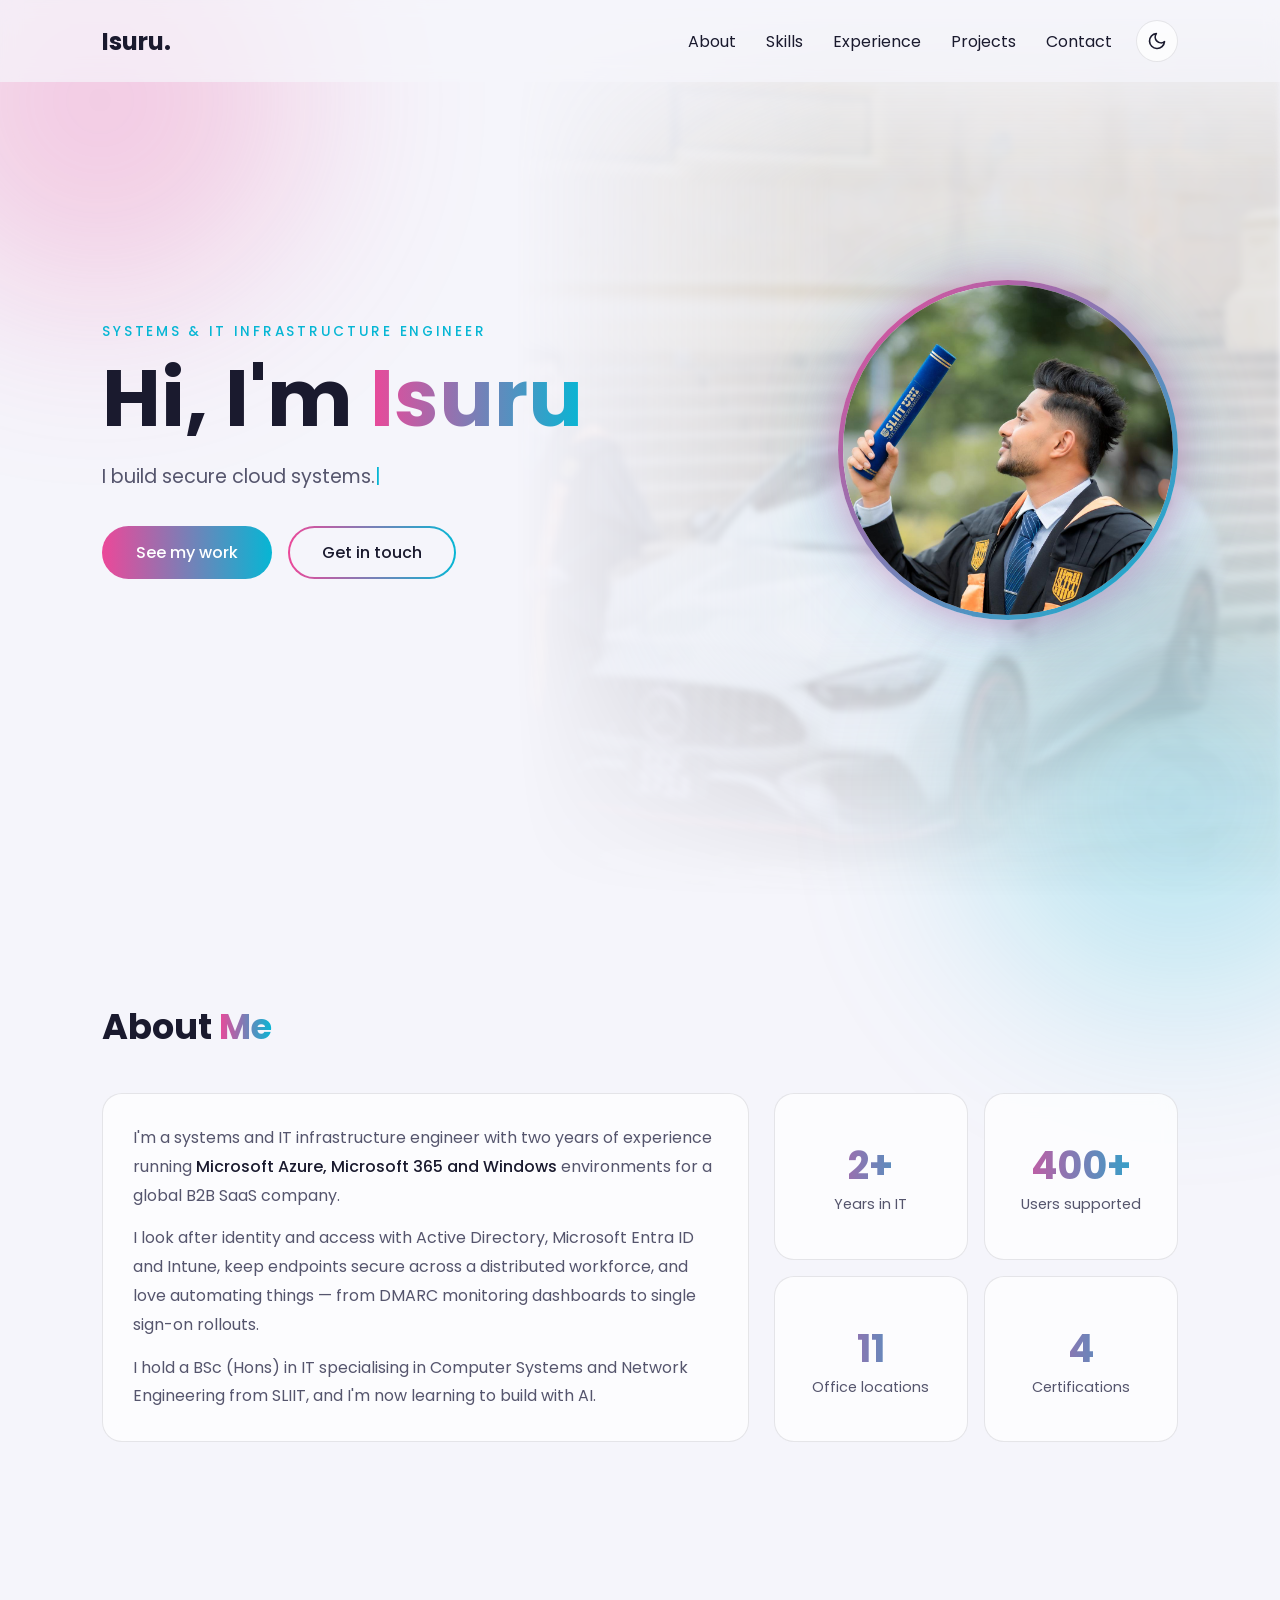
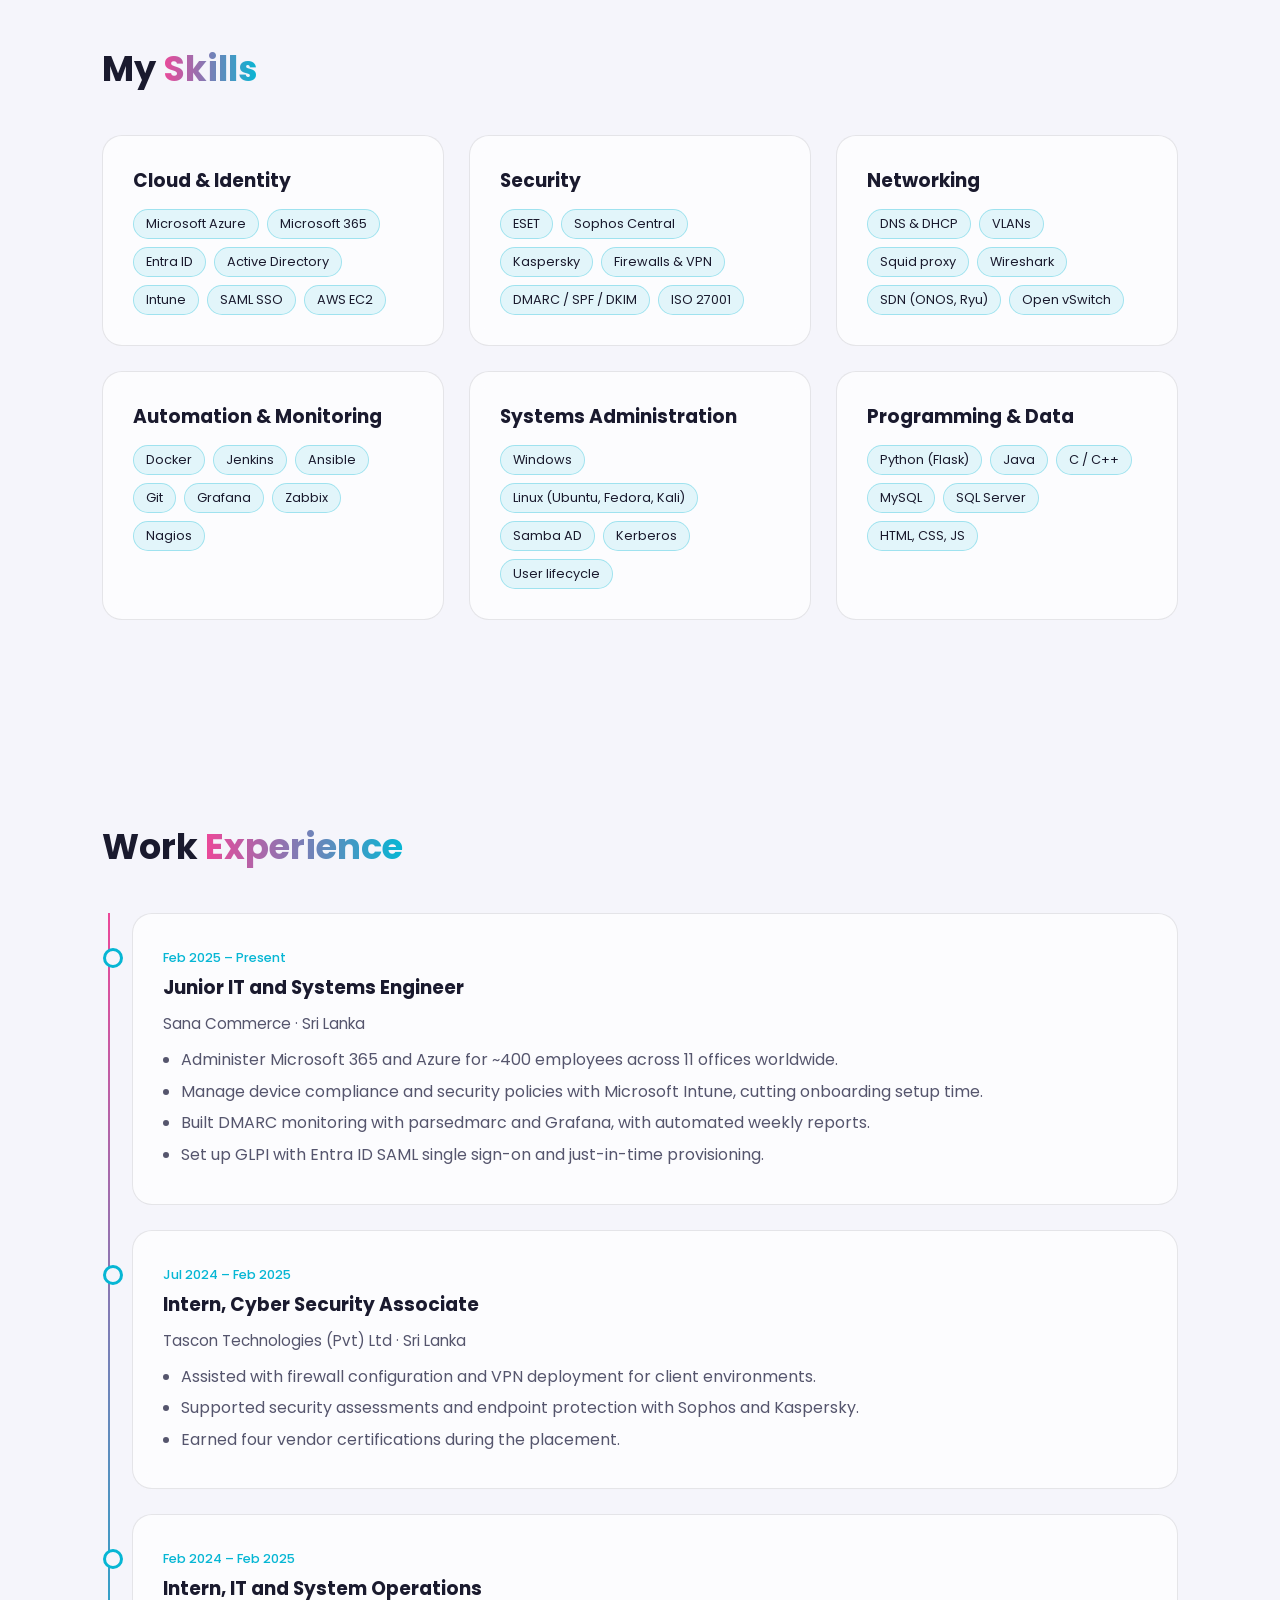
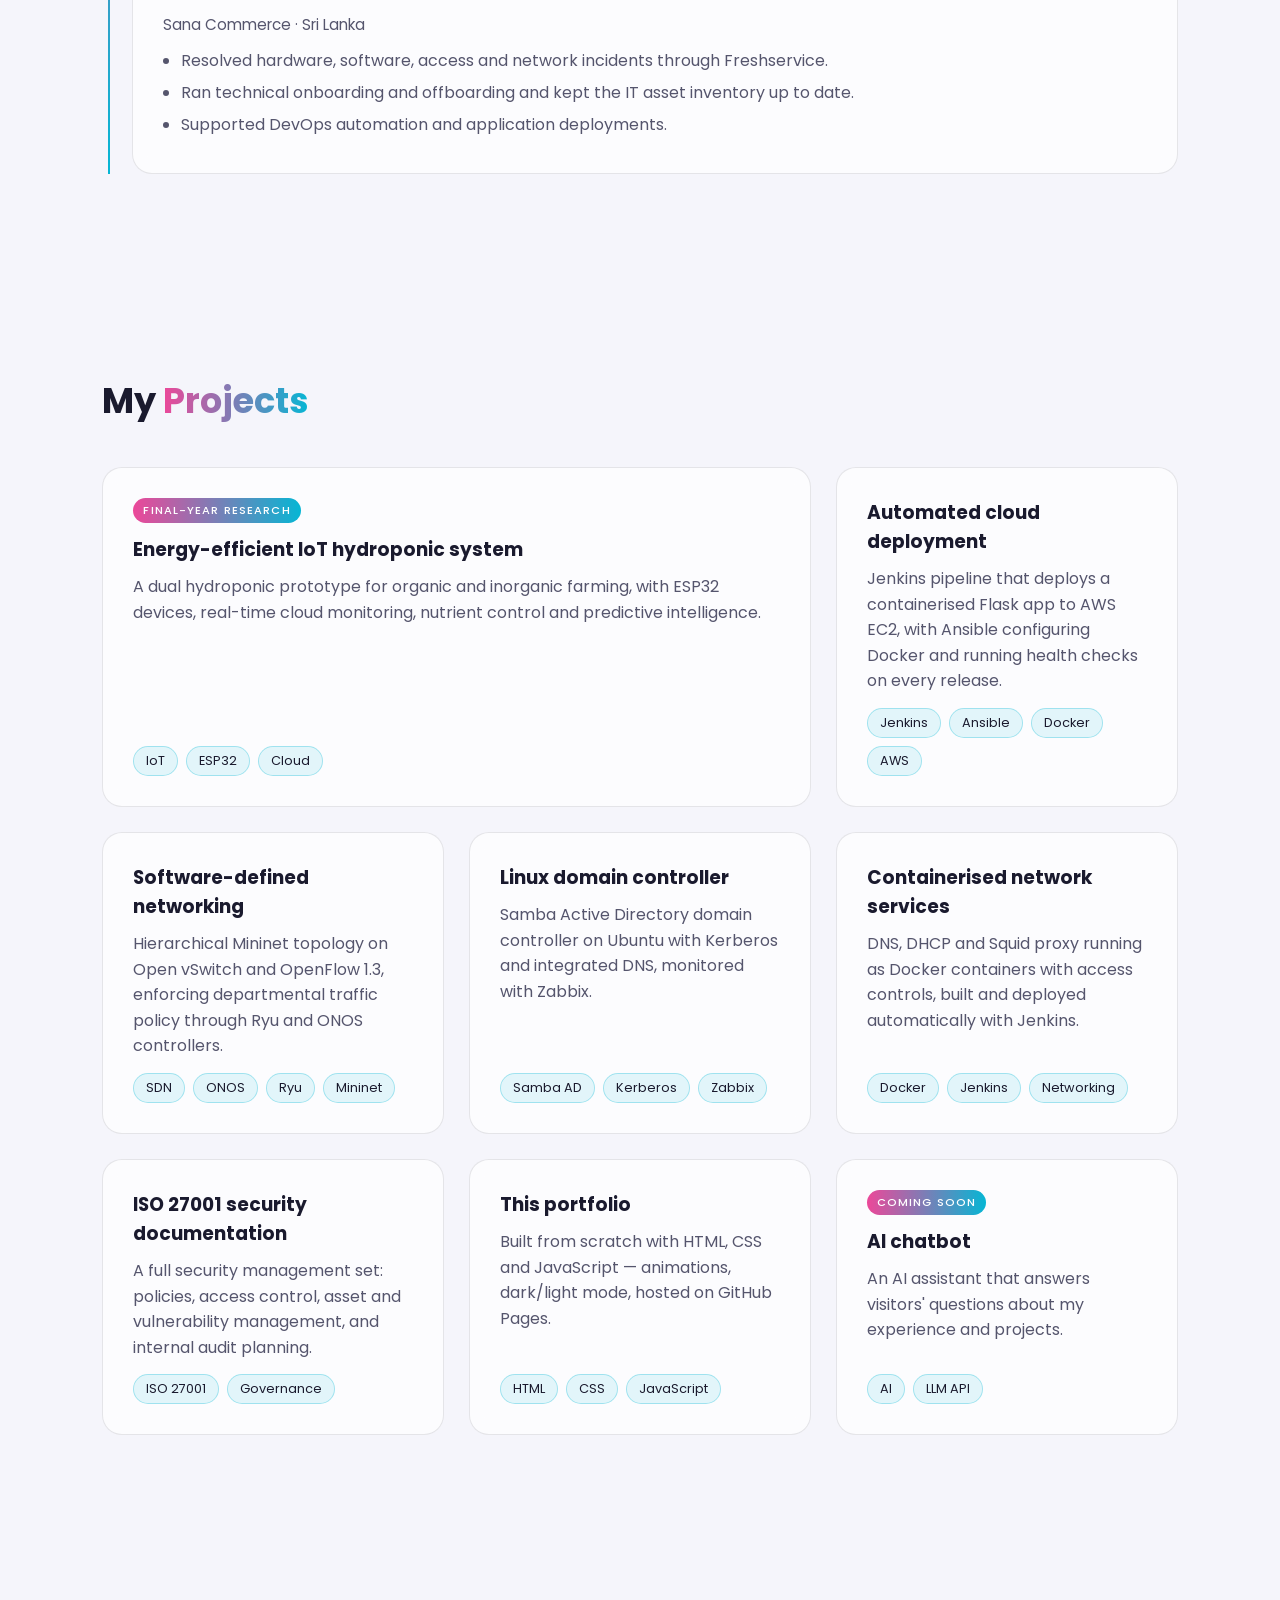
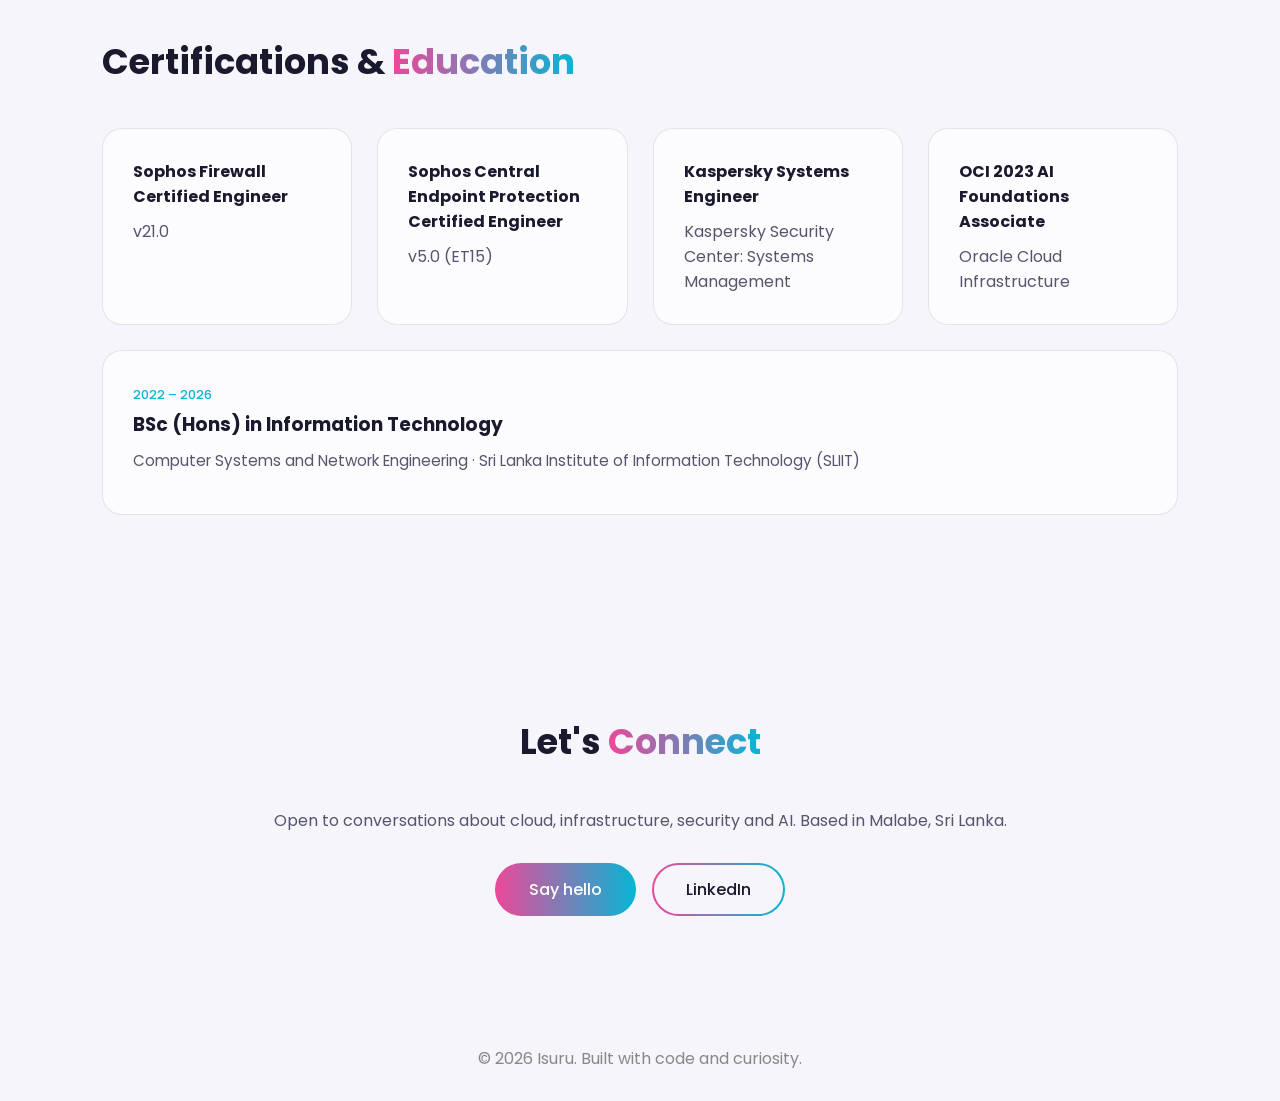
==== index.html @ 91cd4a97 "Add favicon" ====
<!DOCTYPE html>
<html lang="en">
<head>
    <meta charset="UTF-8">
    <meta name="viewport" content="width=device-width, initial-scale=1.0">
    <title>Isuru Dissanayaka | Systems &amp; IT Infrastructure Engineer</title>
    <meta name="description" content="Portfolio of Isuru Dissanayaka, a systems and IT infrastructure engineer working with Azure, Microsoft 365, security and automation.">
    <link href="https://fonts.googleapis.com/css2?family=Poppins:wght@300;500;700&display=swap" rel="stylesheet">
    <!-- Favicon: the little icon on the browser tab -->
    <link rel="icon" href="favicon.svg" type="image/svg+xml">
    <link rel="icon" href="images/favicon-32.png" type="image/png" sizes="32x32">
    <link rel="apple-touch-icon" href="images/apple-touch-icon.png">

    <link rel="stylesheet" href="style.css">

    <!-- Apply the saved theme BEFORE the page draws, so there's no flash of the wrong colours -->
    <script>
        try {
            const saved = localStorage.getItem("theme");
            const prefersLight = window.matchMedia("(prefers-color-scheme: light)").matches;
            document.documentElement.dataset.theme = saved || (prefersLight ? "light" : "dark");
        } catch (e) { /* storage blocked: just use the default dark theme */ }
    </script>
</head>
<body>
    <!-- Glowing background shapes -->
    <div class="blob blob-1"></div>
    <div class="blob blob-2"></div>

    <nav>
        <span class="logo">Isuru.</span>

        <div class="nav-right">
            <ul id="nav-links">
                <li><a href="#about">About</a></li>
                <li><a href="#skills">Skills</a></li>
                <li><a href="#experience">Experience</a></li>
                <li><a href="#projects">Projects</a></li>
                <li><a href="#contact">Contact</a></li>
            </ul>

            <!-- Dark/light mode button: both icons are here, CSS shows the right one -->
            <button class="theme-toggle" aria-label="Switch to light mode">
                <svg class="icon-sun" viewBox="0 0 24 24" fill="none" stroke="currentColor" stroke-width="2" stroke-linecap="round">
                    <circle cx="12" cy="12" r="4"/>
                    <path d="M12 2v2M12 20v2M4.93 4.93l1.41 1.41M17.66 17.66l1.41 1.41M2 12h2M20 12h2M4.93 19.07l1.41-1.41M17.66 6.34l1.41-1.41"/>
                </svg>
                <svg class="icon-moon" viewBox="0 0 24 24" fill="none" stroke="currentColor" stroke-width="2" stroke-linecap="round" stroke-linejoin="round">
                    <path d="M21 12.79A9 9 0 1 1 11.21 3 7 7 0 0 0 21 12.79z"/>
                </svg>
            </button>

            <!-- Hamburger button: only visible on small screens (see style.css) -->
            <button class="menu-toggle" aria-label="Open menu" aria-expanded="false" aria-controls="nav-links">
                <span></span><span></span><span></span>
            </button>
        </div>
    </nav>

    <header class="hero">
        <div class="hero-text">
            <p class="eyebrow">Systems &amp; IT Infrastructure Engineer</p>
            <h1>Hi, I'm <span class="gradient">Isuru</span></h1>
            <p>I build <span id="typing"></span><span class="cursor">|</span></p>
            <div class="hero-buttons">
                <a href="#experience" class="btn">See my work</a>
                <a href="#contact" class="btn btn-outline">Get in touch</a>
            </div>
        </div>

        <!-- Outer div = fade-in on load, inner div = gradient ring + floating -->
        <div class="hero-photo">
            <div class="photo-ring">
                <img src="images/profile.jpg"
                     alt="Isuru in a black graduation gown with orange trim, holding his SLIIT degree">
            </div>
        </div>
    </header>

    <!-- ===== ABOUT ===== -->
    <section id="about">
        <h2>About <span class="gradient">Me</span></h2>
        <div class="about-grid">
            <div class="card about-text">
                <p>I'm a systems and IT infrastructure engineer with two years of experience running
                   <strong>Microsoft Azure, Microsoft 365 and Windows</strong> environments for a global B2B SaaS company.</p>
                <p>I look after identity and access with Active Directory, Microsoft Entra ID and Intune, keep endpoints
                   secure across a distributed workforce, and love automating things &mdash; from DMARC monitoring dashboards
                   to single sign-on rollouts.</p>
                <p>I hold a BSc (Hons) in IT specialising in Computer Systems and Network Engineering from SLIIT,
                   and I'm now learning to build with AI.</p>
            </div>
            <div class="stats">
                <div class="card stat"><span class="stat-num" data-target="2" data-suffix="+">0</span><span class="stat-label">Years in IT</span></div>
                <div class="card stat"><span class="stat-num" data-target="400" data-suffix="+">0</span><span class="stat-label">Users supported</span></div>
                <div class="card stat"><span class="stat-num" data-target="11">0</span><span class="stat-label">Office locations</span></div>
                <div class="card stat"><span class="stat-num" data-target="4">0</span><span class="stat-label">Certifications</span></div>
            </div>
        </div>
    </section>

    <!-- ===== SKILLS ===== -->
    <section id="skills">
        <h2>My <span class="gradient">Skills</span></h2>
        <div class="cards wide">
            <div class="card">
                <h3>Cloud &amp; Identity</h3>
                <ul class="tags"><li>Microsoft Azure</li><li>Microsoft 365</li><li>Entra ID</li><li>Active Directory</li><li>Intune</li><li>SAML SSO</li><li>AWS EC2</li></ul>
            </div>
            <div class="card">
                <h3>Security</h3>
                <ul class="tags"><li>ESET</li><li>Sophos Central</li><li>Kaspersky</li><li>Firewalls &amp; VPN</li><li>DMARC / SPF / DKIM</li><li>ISO 27001</li></ul>
            </div>
            <div class="card">
                <h3>Networking</h3>
                <ul class="tags"><li>DNS &amp; DHCP</li><li>VLANs</li><li>Squid proxy</li><li>Wireshark</li><li>SDN (ONOS, Ryu)</li><li>Open vSwitch</li></ul>
            </div>
            <div class="card">
                <h3>Automation &amp; Monitoring</h3>
                <ul class="tags"><li>Docker</li><li>Jenkins</li><li>Ansible</li><li>Git</li><li>Grafana</li><li>Zabbix</li><li>Nagios</li></ul>
            </div>
            <div class="card">
                <h3>Systems Administration</h3>
                <ul class="tags"><li>Windows</li><li>Linux (Ubuntu, Fedora, Kali)</li><li>Samba AD</li><li>Kerberos</li><li>User lifecycle</li></ul>
            </div>
            <div class="card">
                <h3>Programming &amp; Data</h3>
                <ul class="tags"><li>Python (Flask)</li><li>Java</li><li>C / C++</li><li>MySQL</li><li>SQL Server</li><li>HTML, CSS, JS</li></ul>
            </div>
        </div>
    </section>

    <!-- ===== EXPERIENCE (timeline) ===== -->
    <section id="experience">
        <h2>Work <span class="gradient">Experience</span></h2>
        <div class="timeline">
            <div class="card timeline-item">
                <span class="date">Feb 2025 &ndash; Present</span>
                <h3>Junior IT and Systems Engineer</h3>
                <p class="company">Sana Commerce &middot; Sri Lanka</p>
                <ul>
                    <li>Administer Microsoft 365 and Azure for ~400 employees across 11 offices worldwide.</li>
                    <li>Manage device compliance and security policies with Microsoft Intune, cutting onboarding setup time.</li>
                    <li>Built DMARC monitoring with parsedmarc and Grafana, with automated weekly reports.</li>
                    <li>Set up GLPI with Entra ID SAML single sign-on and just-in-time provisioning.</li>
                </ul>
            </div>
            <div class="card timeline-item">
                <span class="date">Jul 2024 &ndash; Feb 2025</span>
                <h3>Intern, Cyber Security Associate</h3>
                <p class="company">Tascon Technologies (Pvt) Ltd &middot; Sri Lanka</p>
                <ul>
                    <li>Assisted with firewall configuration and VPN deployment for client environments.</li>
                    <li>Supported security assessments and endpoint protection with Sophos and Kaspersky.</li>
                    <li>Earned four vendor certifications during the placement.</li>
                </ul>
            </div>
            <div class="card timeline-item">
                <span class="date">Feb 2024 &ndash; Feb 2025</span>
                <h3>Intern, IT and System Operations</h3>
                <p class="company">Sana Commerce &middot; Sri Lanka</p>
                <ul>
                    <li>Resolved hardware, software, access and network incidents through Freshservice.</li>
                    <li>Ran technical onboarding and offboarding and kept the IT asset inventory up to date.</li>
                    <li>Supported DevOps automation and application deployments.</li>
                </ul>
            </div>
        </div>
    </section>

    <!-- ===== PROJECTS ===== -->
    <section id="projects">
        <h2>My <span class="gradient">Projects</span></h2>
        <div class="cards wide">
            <div class="card project featured">
                <span class="badge">Final-year research</span>
                <h3>Energy-efficient IoT hydroponic system</h3>
                <p>A dual hydroponic prototype for organic and inorganic farming, with ESP32 devices, real-time cloud monitoring, nutrient control and predictive intelligence.</p>
                <ul class="tags"><li>IoT</li><li>ESP32</li><li>Cloud</li></ul>
            </div>
            <div class="card project">
                <h3>Automated cloud deployment</h3>
                <p>Jenkins pipeline that deploys a containerised Flask app to AWS EC2, with Ansible configuring Docker and running health checks on every release.</p>
                <ul class="tags"><li>Jenkins</li><li>Ansible</li><li>Docker</li><li>AWS</li></ul>
            </div>
            <div class="card project">
                <h3>Software-defined networking</h3>
                <p>Hierarchical Mininet topology on Open vSwitch and OpenFlow 1.3, enforcing departmental traffic policy through Ryu and ONOS controllers.</p>
                <ul class="tags"><li>SDN</li><li>ONOS</li><li>Ryu</li><li>Mininet</li></ul>
            </div>
            <div class="card project">
                <h3>Linux domain controller</h3>
                <p>Samba Active Directory domain controller on Ubuntu with Kerberos and integrated DNS, monitored with Zabbix.</p>
                <ul class="tags"><li>Samba AD</li><li>Kerberos</li><li>Zabbix</li></ul>
            </div>
            <div class="card project">
                <h3>Containerised network services</h3>
                <p>DNS, DHCP and Squid proxy running as Docker containers with access controls, built and deployed automatically with Jenkins.</p>
                <ul class="tags"><li>Docker</li><li>Jenkins</li><li>Networking</li></ul>
            </div>
            <div class="card project">
                <h3>ISO 27001 security documentation</h3>
                <p>A full security management set: policies, access control, asset and vulnerability management, and internal audit planning.</p>
                <ul class="tags"><li>ISO 27001</li><li>Governance</li></ul>
            </div>
            <div class="card project">
                <h3>This portfolio</h3>
                <p>Built from scratch with HTML, CSS and JavaScript &mdash; animations, dark/light mode, hosted on GitHub Pages.</p>
                <ul class="tags"><li>HTML</li><li>CSS</li><li>JavaScript</li></ul>
            </div>
            <div class="card project">
                <span class="badge">Coming soon</span>
                <h3>AI chatbot</h3>
                <p>An AI assistant that answers visitors' questions about my experience and projects.</p>
                <ul class="tags"><li>AI</li><li>LLM API</li></ul>
            </div>
        </div>
    </section>

    <!-- ===== CERTIFICATIONS & EDUCATION ===== -->
    <section id="credentials">
        <h2>Certifications &amp; <span class="gradient">Education</span></h2>
        <div class="cards">
            <div class="card cert"><h3>Sophos Firewall Certified Engineer</h3><p>v21.0</p></div>
            <div class="card cert"><h3>Sophos Central Endpoint Protection Certified Engineer</h3><p>v5.0 (ET15)</p></div>
            <div class="card cert"><h3>Kaspersky Systems Engineer</h3><p>Kaspersky Security Center: Systems Management</p></div>
            <div class="card cert"><h3>OCI 2023 AI Foundations Associate</h3><p>Oracle Cloud Infrastructure</p></div>
        </div>
        <div class="card education">
            <span class="date">2022 &ndash; 2026</span>
            <h3>BSc (Hons) in Information Technology</h3>
            <p class="company">Computer Systems and Network Engineering &middot; Sri Lanka Institute of Information Technology (SLIIT)</p>
        </div>
    </section>

    <!-- ===== CONTACT ===== -->
    <section id="contact">
        <h2>Let's <span class="gradient">Connect</span></h2>
        <p>Open to conversations about cloud, infrastructure, security and AI. Based in Malabe, Sri Lanka.</p>
        <div class="contact-buttons">
            <a href="mailto:isuruprabathdm@gmail.com" class="btn">Say hello</a>
            <a href="https://www.linkedin.com/in/isuru-dissanayaka-1279262a2" class="btn btn-outline" target="_blank" rel="noopener">LinkedIn</a>
        </div>
    </section>

    <footer>© 2026 Isuru. Built with code and curiosity.</footer>
    <script src="script.js"></script>
</body>

</html>
---- style.css ----
/* ---------- Theme colours (CSS variables) ----------
   Every colour that changes between dark and light mode lives here.
   The rest of the file uses var(--name) instead of a fixed colour. */
:root {
    --bg: #0b0b1a;
    --text: #e6e6f0;
    --muted: #a0a0b8;
    --nav-bg: rgba(11, 11, 26, 0.6);
    --nav-bg-solid: rgba(11, 11, 26, 0.95);
    --card-bg: rgba(255, 255, 255, 0.05);
    --card-border: rgba(255, 255, 255, 0.1);
    --footer: #666;
    --blob-opacity: 0.5;
    --hero-photo-opacity: 0.35;
}
/* Light mode: same names, new values. JavaScript sets data-theme="light" on <html> */
[data-theme="light"] {
    --bg: #f5f5fb;
    --text: #1a1a2e;
    --muted: #55556d;
    --nav-bg: rgba(245, 245, 251, 0.7);
    --nav-bg-solid: rgba(245, 245, 251, 0.97);
    --card-bg: rgba(255, 255, 255, 0.7);
    --card-border: rgba(26, 26, 46, 0.1);
    --footer: #888;
    --blob-opacity: 0.25;
    --hero-photo-opacity: 0.22;
}

/* ---------- Basic reset ---------- */
* { margin: 0; padding: 0; box-sizing: border-box; }
html { scroll-behavior: smooth; }
body {
    font-family: 'Poppins', sans-serif;
    background: var(--bg);
    color: var(--text);
    overflow-x: hidden;
    transition: background-color 0.4s, color 0.4s;   /* smooth theme switch */
}

/* ---------- Floating glowing blobs ---------- */
.blob {
    position: fixed;
    width: 400px; height: 400px;
    border-radius: 50%;
    filter: blur(100px);
    opacity: var(--blob-opacity);
    z-index: -1;
    animation: float 12s ease-in-out infinite;
}
.blob-1 { background: #ec4899; top: -100px; left: -100px; }
.blob-2 { background: #06b6d4; bottom: -100px; right: -100px; animation-delay: -6s; }

@keyframes float {
    0%, 100% { transform: translate(0, 0) scale(1); }
    50%      { transform: translate(80px, 60px) scale(1.2); }
}

/* ---------- Navigation (glass effect) ---------- */
nav {
    position: fixed; top: 0; width: 100%;
    display: flex; justify-content: space-between; align-items: center;
    padding: 20px 8%;
    background: var(--nav-bg);
    backdrop-filter: blur(10px);
    z-index: 10;
    transition: background-color 0.4s;
}
.logo { font-size: 1.5rem; font-weight: 700; }
nav ul { display: flex; gap: 30px; list-style: none; }
nav a { color: var(--text); text-decoration: none; position: relative; }

/* Underline that grows on hover */
nav a::after {
    content: '';
    position: absolute; left: 0; bottom: -4px;
    width: 0; height: 2px;
    background: #06b6d4;
    transition: width 0.3s;
}
nav a:hover::after { width: 100%; }

/* ---------- Hamburger button (hidden on desktop) ---------- */
.menu-toggle {
    display: none;
    flex-direction: column; justify-content: center; gap: 5px;
    width: 44px; height: 44px;          /* 44px = comfortable finger-sized tap target */
    padding: 10px;
    background: none; border: none; cursor: pointer;
}
.menu-toggle span {
    display: block;
    height: 2px; width: 100%;
    background: var(--text);
    border-radius: 2px;
    transition: transform 0.3s, opacity 0.3s;
}
/* When open, the three lines morph into an "X" */
.menu-toggle[aria-expanded="true"] span:nth-child(1) { transform: translateY(7px) rotate(45deg); }
.menu-toggle[aria-expanded="true"] span:nth-child(2) { opacity: 0; }
.menu-toggle[aria-expanded="true"] span:nth-child(3) { transform: translateY(-7px) rotate(-45deg); }

/* ---------- Right side of the nav: links + theme button + hamburger ---------- */
.nav-right { display: flex; align-items: center; gap: 24px; }

/* ---------- Dark/light toggle button ---------- */
.theme-toggle {
    position: relative;
    width: 42px; height: 42px;
    border-radius: 50%;
    border: 1px solid var(--card-border);
    background: var(--card-bg);
    color: var(--text);
    cursor: pointer;
    display: grid; place-items: center;
    transition: transform 0.3s, border-color 0.3s, background-color 0.4s;
}
.theme-toggle:hover { transform: rotate(15deg) scale(1.08); border-color: #06b6d4; }
.theme-toggle svg {
    position: absolute;
    width: 20px; height: 20px;
    transition: opacity 0.4s, transform 0.5s;
}
/* Dark mode shows the sun (click it to go light); light mode shows the moon */
.theme-toggle .icon-moon { opacity: 0; transform: rotate(-90deg) scale(0.5); }
[data-theme="light"] .theme-toggle .icon-sun  { opacity: 0; transform: rotate(90deg) scale(0.5); }
[data-theme="light"] .theme-toggle .icon-moon { opacity: 1; transform: rotate(0) scale(1); }

/* Stop sections hiding underneath the fixed nav when you jump to them */
section { scroll-margin-top: 80px; }

/* ---------- Hero (top section) ---------- */
/* Desktop: text on the left, photo on the right */
.hero {
    min-height: 100vh;
    display: flex; align-items: center; justify-content: space-between;
    gap: 60px;
    padding: 0 8%;
}
.hero-text { flex: 1; display: flex; flex-direction: column; }
.hero h1 { font-size: clamp(2.5rem, 7vw, 5rem); line-height: 1.1; }
.hero p  { font-size: 1.2rem; color: var(--muted); margin: 20px 0 35px; }

/* Each hero text item fades up, one after another */
.hero-text > * { opacity: 0; animation: fadeUp 0.8s ease forwards; }
.hero-text > *:nth-child(2) { animation-delay: 0.3s; }
.hero-text > *:nth-child(3) { animation-delay: 0.6s; }

/* ---------- Profile photo ---------- */
.hero-photo {
    flex-shrink: 0;                     /* never squash the circle */
    opacity: 0;
    animation: fadeUp 0.8s ease 0.45s forwards;
}
.photo-ring {
    position: relative;
    width: clamp(220px, 28vw, 340px);
    aspect-ratio: 1;                    /* always a perfect square -> perfect circle */
    border-radius: 50%;
    overflow: hidden;                   /* clips the photo to the circle */
    /* Gradient border trick: dark fill inside, pink->cyan gradient in the border area */
    border: 5px solid transparent;
    background:
        linear-gradient(var(--bg), var(--bg)) padding-box,
        linear-gradient(135deg, #ec4899, #06b6d4) border-box;
    /* Two soft shadows = the pink + cyan glow */
    box-shadow:
        0 0 40px rgba(236, 72, 153, 0.45),
        0 0 80px rgba(6, 182, 212, 0.3);
    animation: bob 6s ease-in-out infinite;
}
/* The photo is a tall 1365x2048 graduation shot, so zoom in on the head and shoulders
   (a ~1100px square starting at x 265, y 100 of the original image) */
.photo-ring img {
    position: absolute;
    width: 124%; max-width: none; height: auto;
    left: -24%;
    top: -9%;
}

/* Gentle floating: a slow up-and-down drift */
@keyframes bob {
    0%, 100% { transform: translateY(0); }
    50%      { transform: translateY(-14px); }
}

/* Respect people who've asked their device for less motion */
@media (prefers-reduced-motion: reduce) {
    .photo-ring { animation: none; }
}

@keyframes fadeUp {
    from { opacity: 0; transform: translateY(40px); }
    to   { opacity: 1; transform: translateY(0); }
}

/* ---------- Shiny moving gradient text ---------- */
.gradient {
    background: linear-gradient(90deg, #ec4899, #06b6d4, #ec4899);
    background-size: 200% auto;
    -webkit-background-clip: text;
    background-clip: text;
    color: transparent;
    animation: shine 4s linear infinite;
}
@keyframes shine { to { background-position: 200% center; } }

/* ---------- Buttons ---------- */
.btn {
    align-self: flex-start;
    display: inline-block;
    padding: 14px 34px;
    border-radius: 50px;
    background: linear-gradient(90deg, #ec4899, #06b6d4);
    color: #fff; text-decoration: none; font-weight: 500;
    transition: transform 0.3s, box-shadow 0.3s;
}
.btn:hover {
    transform: translateY(-3px);
    box-shadow: 0 10px 30px rgba(124, 58, 237, 0.5);
}

/* ---------- Sections and cards ---------- */
section { padding: 100px 8%; }
section h2 { font-size: 2.2rem; margin-bottom: 40px; }

.cards {
    display: grid;
    /* min(220px, 100%) stops cards overflowing on very narrow phones */
    grid-template-columns: repeat(auto-fit, minmax(min(220px, 100%), 1fr));
    gap: 25px;
}
.card {
    padding: 30px;
    border-radius: 20px;
    background: var(--card-bg);
    border: 1px solid var(--card-border);
    backdrop-filter: blur(10px);
    transition: transform 0.3s, border-color 0.3s, background-color 0.4s;
}
.card:hover { transform: translateY(-10px); border-color: #06b6d4; }
.card h3 { margin-bottom: 10px; }
.card p  { color: var(--muted); }

/* ---------- Contact and footer ---------- */
#contact { text-align: center; }
#contact p { color: var(--muted); margin-bottom: 30px; }
footer { text-align: center; padding: 30px; color: var(--footer); }

/* ---------- Blinking typing cursor ---------- */
.cursor {
    color: #06b6d4;
    animation: blink 0.8s step-end infinite;
}
@keyframes blink { 50% { opacity: 0; } }

/* ---------- Scroll reveal ---------- */
.reveal {
    opacity: 0;
    translate: 0 50px;
    transition: opacity 0.8s ease, translate 0.8s ease, transform 0.3s, border-color 0.3s;
}
.reveal.show {
    opacity: 1;
    translate: 0 0;
}

/* ---------- Touch screens: no "sticky" hover lift ---------- */
@media (hover: none) {
    .card:hover { transform: none; border-color: var(--card-border); }
    .btn:hover  { transform: none; box-shadow: none; }
}

/* ---------- Tablets and phones (768px and below) ---------- */
@media (max-width: 768px) {
    nav { padding: 14px 6%; }
    .nav-right { gap: 10px; }

    /* Show the hamburger */
    .menu-toggle { display: flex; }

    /* Turn the link row into a dropdown panel under the nav bar */
    nav ul {
        position: absolute; top: 100%; left: 0; right: 0;
        flex-direction: column; align-items: center; gap: 0;
        background: var(--nav-bg-solid);
        border-bottom: 1px solid var(--card-border);
        /* Hidden by default; visibility also removes links from keyboard tab order */
        opacity: 0; visibility: hidden; transform: translateY(-10px);
        transition: opacity 0.3s, transform 0.3s, visibility 0.3s;
    }
    nav ul.open { opacity: 1; visibility: visible; transform: translateY(0); }
    nav li { width: 100%; text-align: center; }
    nav ul a { display: block; padding: 16px; font-size: 1.1rem; }
    nav ul a::after { display: none; }   /* underline effect doesn't suit a stacked menu */

    /* Use 100svh so mobile browser toolbars don't push content off-screen */
    .hero { min-height: 100svh; padding: 0 6%; }

    /* Mobile: stack vertically, photo first, everything centred */
    .hero {
        flex-direction: column; justify-content: center;
        gap: 32px;
        padding-top: 90px; padding-bottom: 40px;   /* clear the fixed nav */
        text-align: center;
    }
    .hero-photo { order: -1; }                      /* move photo above the text */
    .hero-text { align-items: center; }
    .hero .btn { align-self: center; }
    .photo-ring { width: 180px; }
    .hero p { font-size: 1.05rem; }

    /* Mobile only: graduation photo as a faded "reflection" behind the hero */
    .hero { position: relative; isolation: isolate; }
    .hero::before {
        content: '';
        position: absolute; inset: 0;
        z-index: -1;                                  /* behind the hero content */
        background: url('images/bg-mobile.jpg') center 35% / cover no-repeat;
        opacity: var(--hero-photo-opacity);           /* faded, like a reflection */
        filter: blur(2px) saturate(1.1);
        -webkit-mask-image: linear-gradient(to bottom, transparent 0%, #000 25%, #000 60%, transparent 100%);
        mask-image: linear-gradient(to bottom, transparent 0%, #000 25%, #000 60%, transparent 100%);
    }

    section { padding: 70px 6%; }
    section h2 { font-size: 1.8rem; margin-bottom: 28px; }
    .card { padding: 24px; }

    /* Smaller blobs: big blurred layers are expensive on phone GPUs */
    .blob { width: 250px; height: 250px; filter: blur(70px); }
}

/* ---------- Small phones (480px and below) ---------- */
@media (max-width: 480px) {
    .btn { padding: 12px 28px; }
    section h2 { font-size: 1.6rem; }
}

/* =====================================================
   CV CONTENT SECTIONS (About, Skills tags, Experience,
   Projects, Certifications)
   ===================================================== */

/* ---------- Hero extras ---------- */
.hero .eyebrow {
    font-size: 0.85rem; font-weight: 500;
    letter-spacing: 0.2em; text-transform: uppercase;
    color: #06b6d4;
    margin: 0 0 12px;
}
.hero-text > *:nth-child(4) { animation-delay: 0.9s; }
.hero-buttons, .contact-buttons { display: flex; gap: 16px; flex-wrap: wrap; }
.contact-buttons { justify-content: center; }

/* Outline button: transparent inside, gradient border */
.btn-outline {
    color: var(--text);
    border: 2px solid transparent;
    padding: 12px 32px;
    background:
        linear-gradient(var(--bg), var(--bg)) padding-box,
        linear-gradient(90deg, #ec4899, #06b6d4) border-box;
}

/* ---------- About ---------- */
.about-grid { display: grid; grid-template-columns: 1.6fr 1fr; gap: 25px; }
.about-text p { color: var(--muted); line-height: 1.8; margin-bottom: 14px; }
.about-text p:last-child { margin-bottom: 0; }
.about-text strong { color: var(--text); font-weight: 500; }
.stats { display: grid; grid-template-columns: 1fr 1fr; gap: 16px; }
.stat {
    display: flex; flex-direction: column; justify-content: center;
    text-align: center; padding: 24px 12px;
}
.stat-num {
    font-size: 2.4rem; font-weight: 700;
    background: linear-gradient(90deg, #ec4899, #06b6d4);
    -webkit-background-clip: text; background-clip: text; color: transparent;
}
.stat-label { color: var(--muted); font-size: 0.9rem; }

/* ---------- Skill / tech tags (little pills) ---------- */
.tags { list-style: none; display: flex; flex-wrap: wrap; gap: 8px; margin-top: 14px; }
.tags li {
    font-size: 0.8rem;
    padding: 5px 12px;
    border-radius: 50px;
    background: rgba(6, 182, 212, 0.1);
    border: 1px solid rgba(6, 182, 212, 0.3);
}

/* ---------- Experience timeline ---------- */
.timeline { position: relative; display: grid; gap: 25px; padding-left: 30px; }
/* The vertical gradient line */
.timeline::before {
    content: '';
    position: absolute; left: 6px; top: 0; bottom: 0;
    width: 2px;
    background: linear-gradient(#ec4899, #06b6d4);
}
.timeline-item { position: relative; }
/* The dot on the line for each job */
.timeline-item::before {
    content: '';
    position: absolute; left: -30px; top: 34px;
    width: 14px; height: 14px;
    border-radius: 50%;
    background: var(--bg);
    border: 3px solid #06b6d4;
}
.date {
    display: inline-block;
    font-size: 0.8rem; font-weight: 500;
    color: #06b6d4;
    margin-bottom: 6px;
}
.company { color: var(--muted); font-size: 0.95rem; margin-bottom: 12px; }
.timeline-item ul { padding-left: 18px; color: var(--muted); }
.timeline-item li { margin-bottom: 6px; line-height: 1.6; }

/* ---------- Projects ---------- */
.project { display: flex; flex-direction: column; }
.project p { flex: 1; line-height: 1.6; }
.badge {
    align-self: flex-start;
    font-size: 0.7rem; font-weight: 500;
    letter-spacing: 0.1em; text-transform: uppercase;
    padding: 4px 10px; border-radius: 50px;
    background: linear-gradient(90deg, #ec4899, #06b6d4);
    color: #fff;
    margin-bottom: 12px;
}
/* The featured project is twice as wide on bigger screens */
@media (min-width: 769px) { .featured { grid-column: span 2; } }

/* ---------- Certifications & education ---------- */
.cert h3 { font-size: 1rem; }
.education { margin-top: 25px; }

/* ---------- Phones and tablets ---------- */
@media (max-width: 768px) {
    .hero-buttons { justify-content: center; }
    .about-grid { grid-template-columns: 1fr; }
    .stat-num { font-size: 2rem; }
}

/* Wider cards (3 per row on desktop) for Skills and Projects */
.cards.wide { grid-template-columns: repeat(auto-fit, minmax(min(300px, 100%), 1fr)); }

/* ---------- Desktop only: graduation photo as a faded "reflection" behind the hero ---------- */
@media (min-width: 769px) {
    .hero { position: relative; isolation: isolate; }
    .hero::before {
        content: '';
        position: absolute; inset: 0;
        z-index: -1;                                  /* behind the hero content */
        /* Portrait photo: scale by height and pin it to the right,
           so you stand between the text and the circle photo */
        background: url('images/bg-desktop.jpg') right 85% / auto 150% no-repeat;
        opacity: var(--hero-photo-opacity);           /* faded, like a reflection */
        filter: blur(3px) saturate(1.1);
        /* Two fades combined: left-to-right (keeps the text area clean)
           and top/bottom (blends into the page) */
        -webkit-mask-image:
            linear-gradient(to right, transparent 40%, #000 65%),
            linear-gradient(to bottom, transparent 0%, #000 20%, #000 70%, transparent 100%);
        -webkit-mask-composite: source-in;
        mask-image:
            linear-gradient(to right, transparent 40%, #000 65%),
            linear-gradient(to bottom, transparent 0%, #000 20%, #000 70%, transparent 100%);
        mask-composite: intersect;
    }
}
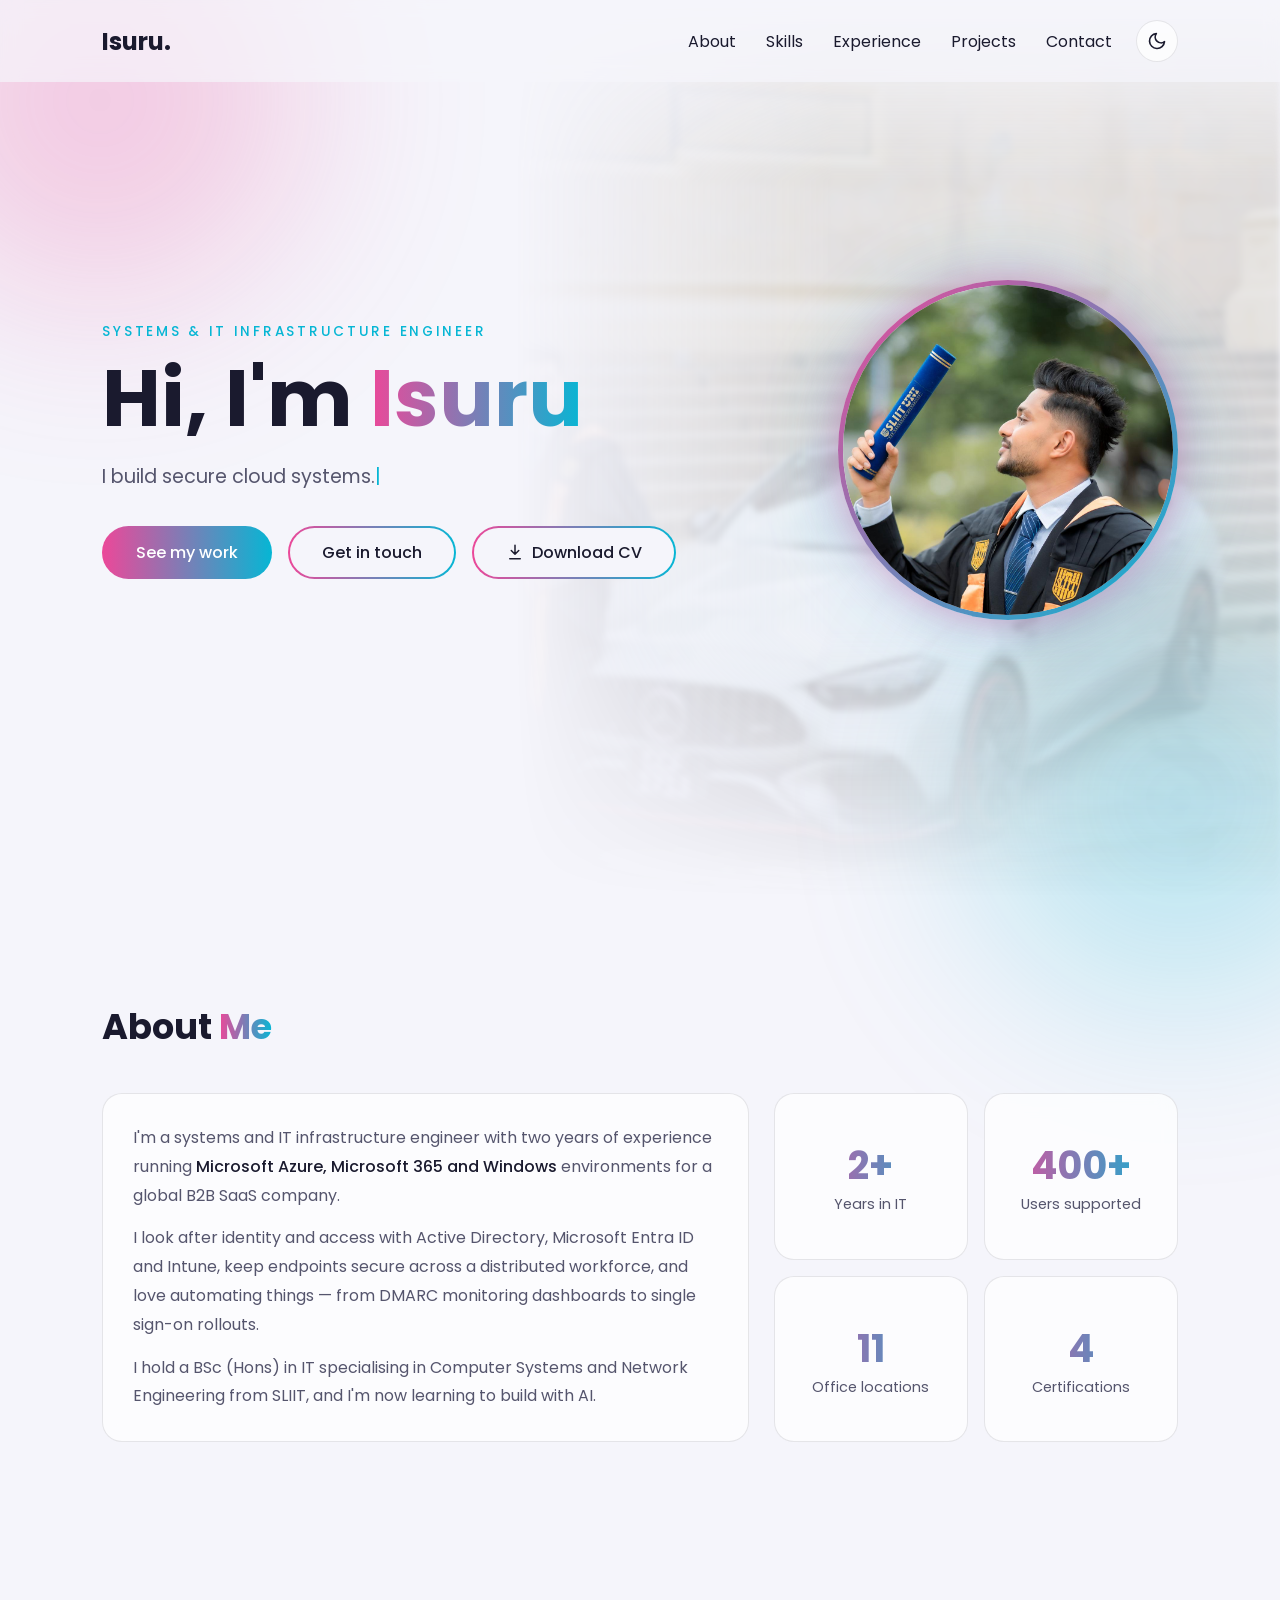
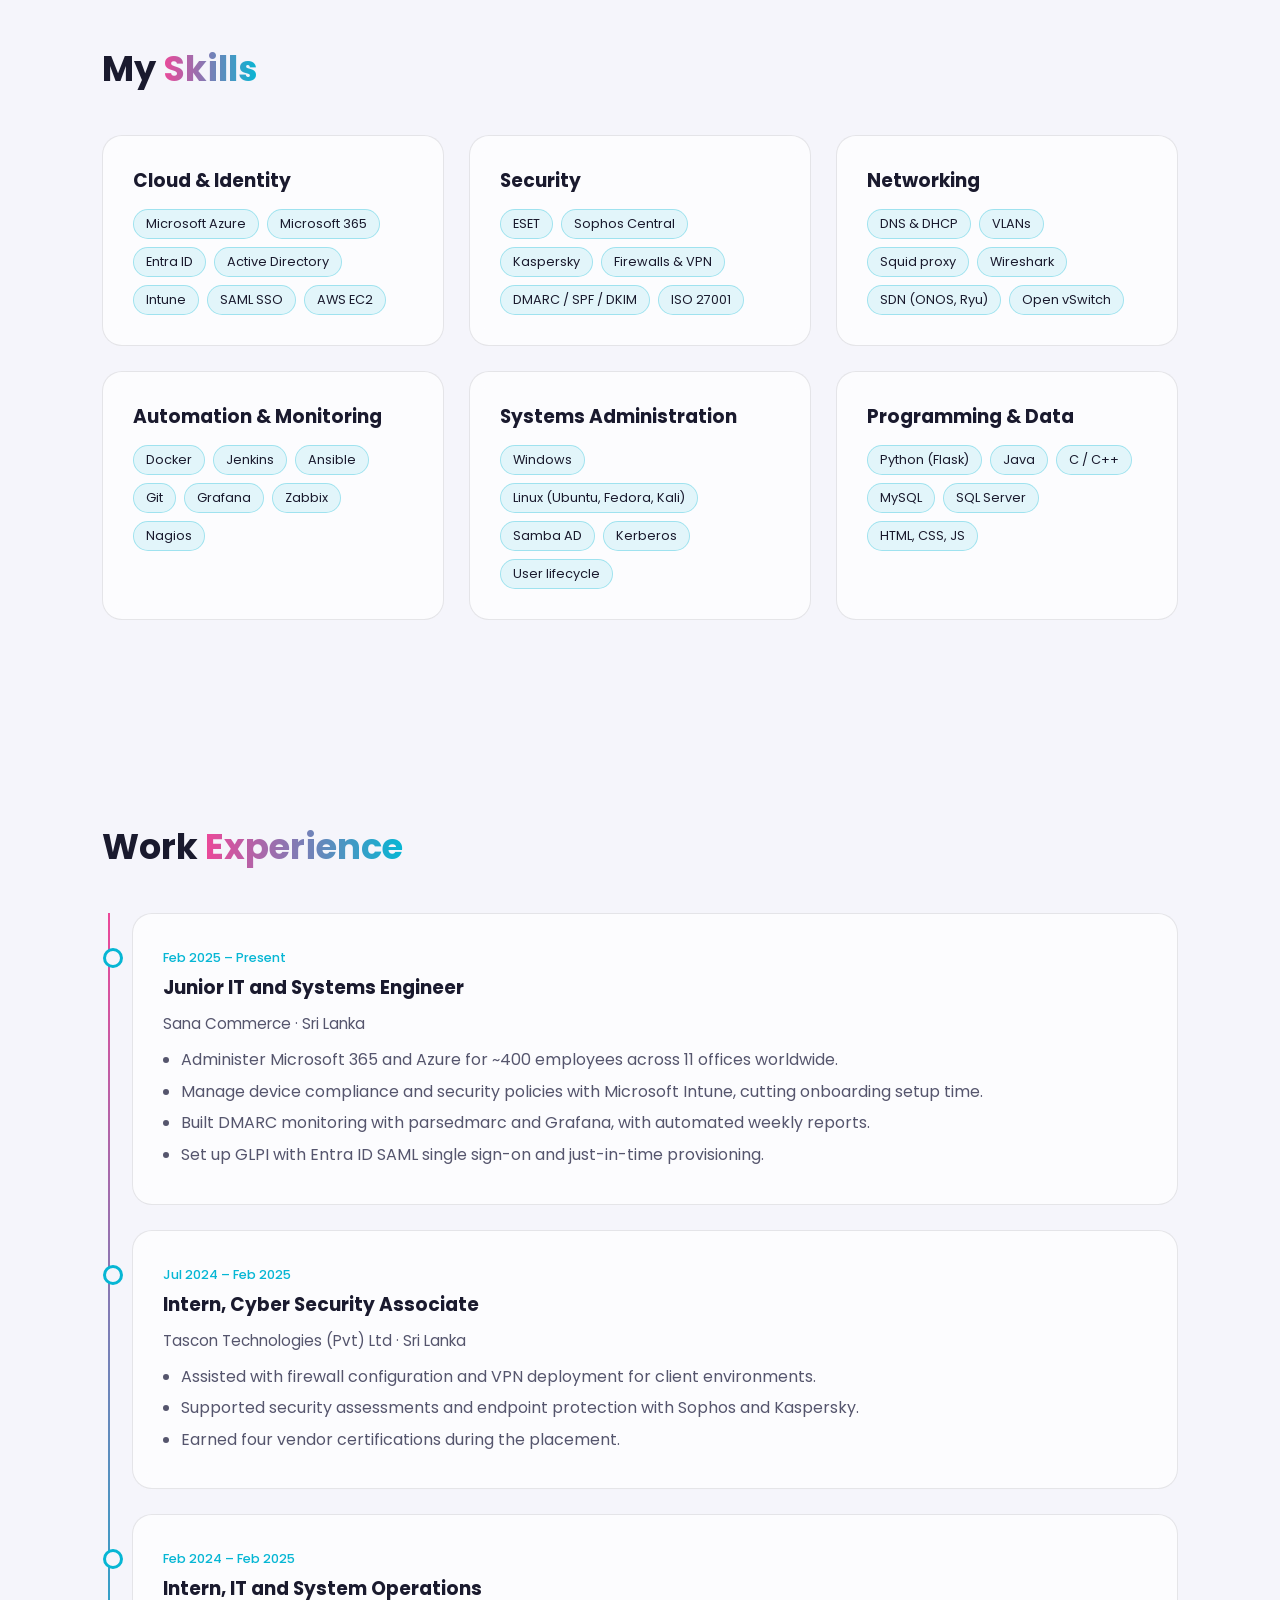
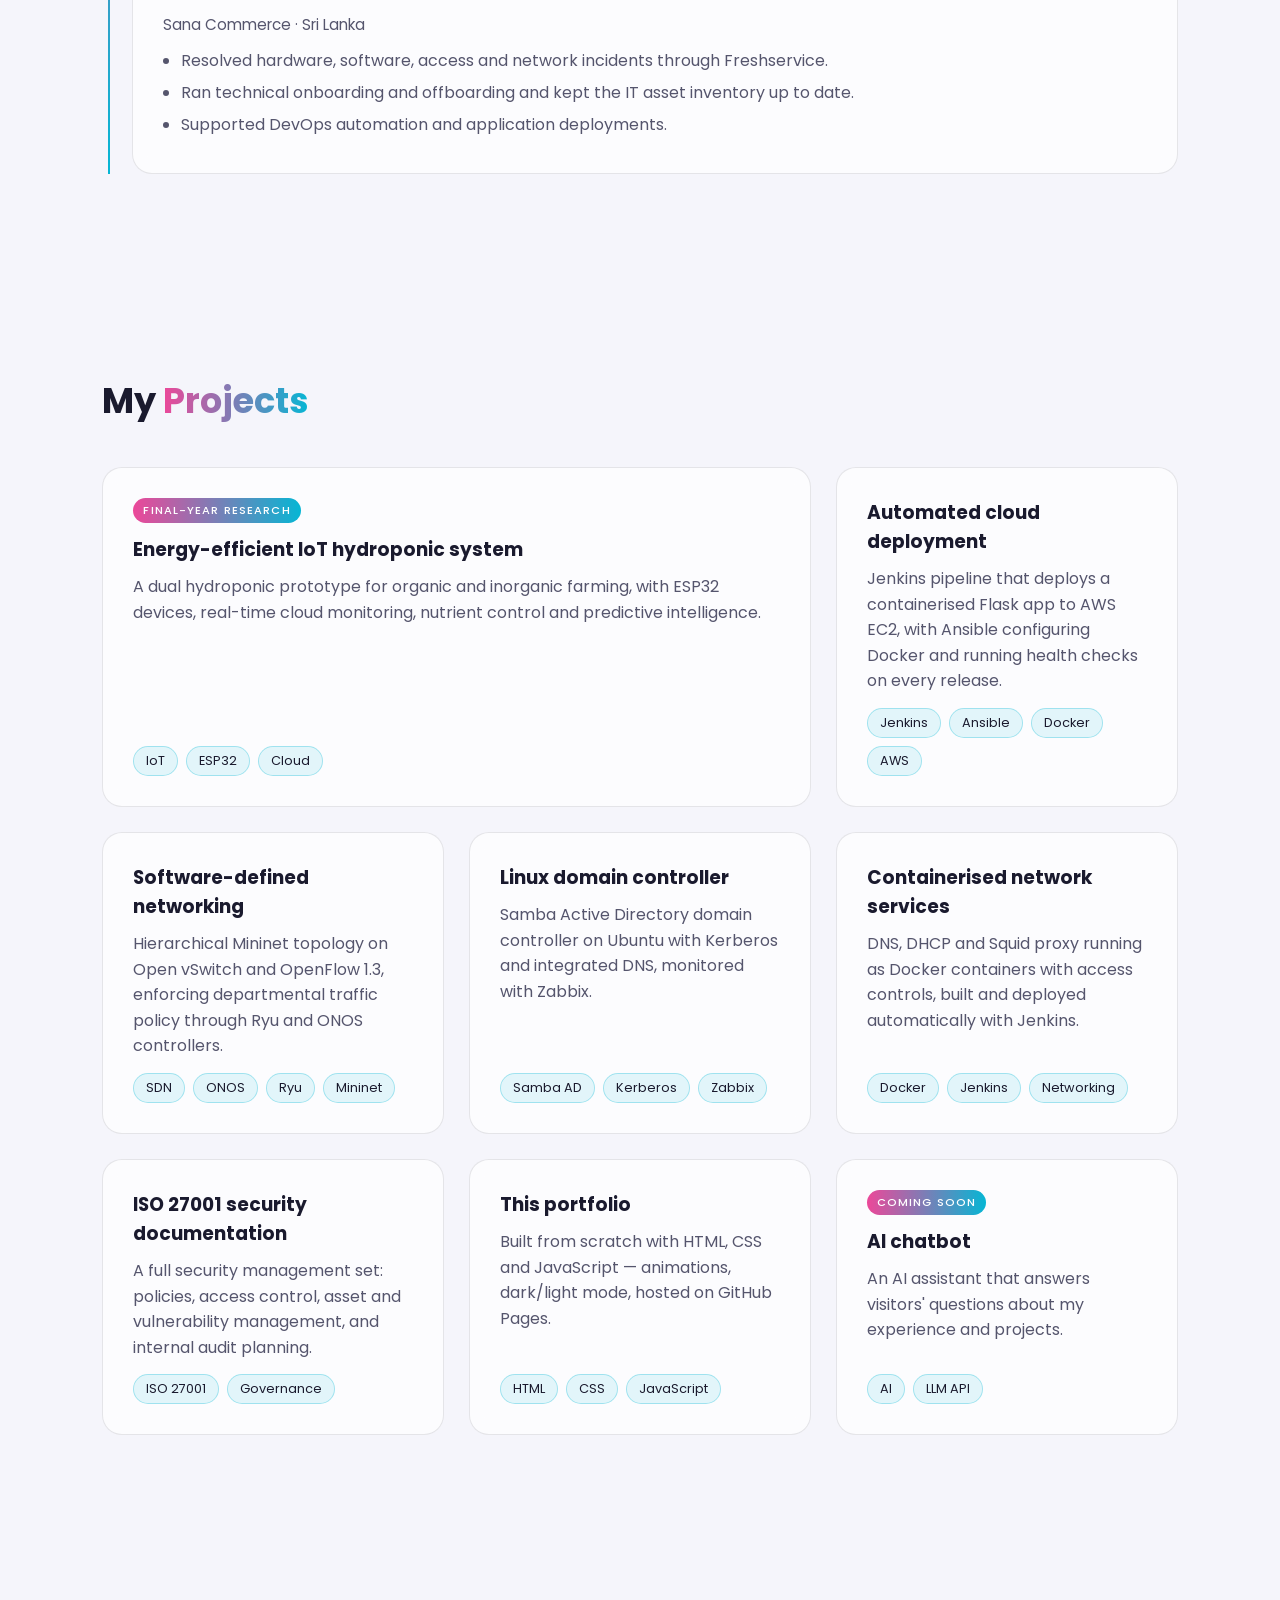
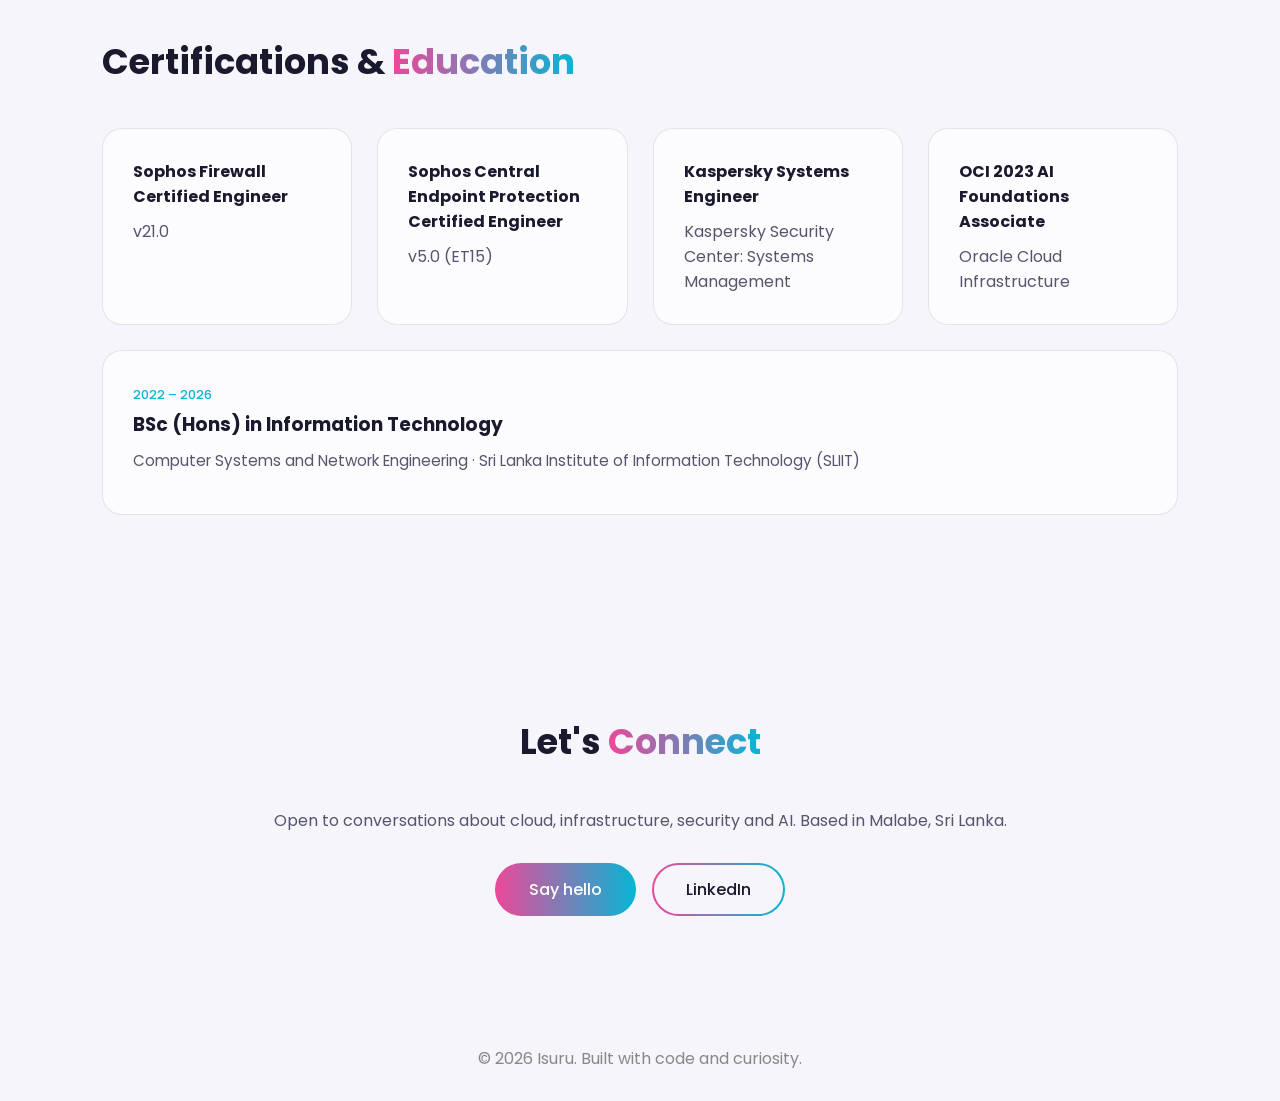
==== commit 32054ed1: "Add Download CV button" ====
--- a/index.html
+++ b/index.html
@@ -6,6 +6,17 @@
     <title>Isuru Dissanayaka | Systems &amp; IT Infrastructure Engineer</title>
     <meta name="description" content="Portfolio of Isuru Dissanayaka, a systems and IT infrastructure engineer working with Azure, Microsoft 365, security and automation.">
     <link href="https://fonts.googleapis.com/css2?family=Poppins:wght@300;500;700&display=swap" rel="stylesheet">
+    <!-- Share preview (WhatsApp, LinkedIn, Facebook, Teams...) - "Open Graph" tags -->
+    <meta property="og:type" content="website">
+    <meta property="og:url" content="https://it22167682.github.io/">
+    <meta property="og:title" content="Isuru Dissanayaka | Systems &amp; IT Infrastructure Engineer">
+    <meta property="og:description" content="Azure, Microsoft 365, security and automation. See my experience, projects and certifications.">
+    <meta property="og:image" content="https://it22167682.github.io/images/og-image.jpg">
+    <meta property="og:image:width" content="1200">
+    <meta property="og:image:height" content="630">
+    <!-- Same preview for X / Twitter -->
+    <meta name="twitter:card" content="summary_large_image">
+
     <!-- Favicon: the little icon on the browser tab -->
     <link rel="icon" href="favicon.svg" type="image/svg+xml">
     <link rel="icon" href="images/favicon-32.png" type="image/png" sizes="32x32">
@@ -65,6 +76,13 @@
             <div class="hero-buttons">
                 <a href="#experience" class="btn">See my work</a>
                 <a href="#contact" class="btn btn-outline">Get in touch</a>
+                <!-- "download" tells the browser to save the file instead of opening it -->
+                <a href="files/Isuru_Dissanayaka_CV.pdf" class="btn btn-outline btn-icon" download>
+                    <svg viewBox="0 0 24 24" fill="none" stroke="currentColor" stroke-width="2" stroke-linecap="round" stroke-linejoin="round" aria-hidden="true">
+                        <path d="M12 3v12M7 10l5 5 5-5M5 21h14"/>
+                    </svg>
+                    Download CV
+                </a>
             </div>
         </div>
 
--- a/style.css
+++ b/style.css
@@ -472,3 +472,8 @@
         mask-composite: intersect;
     }
 }
+
+/* ---------- Download CV button (button with an icon) ---------- */
+.btn-icon { display: inline-flex; align-items: center; gap: 8px; }
+.btn-icon svg { width: 18px; height: 18px; transition: transform 0.3s; }
+.btn-icon:hover svg { transform: translateY(3px); }   /* little "downloading" nudge */
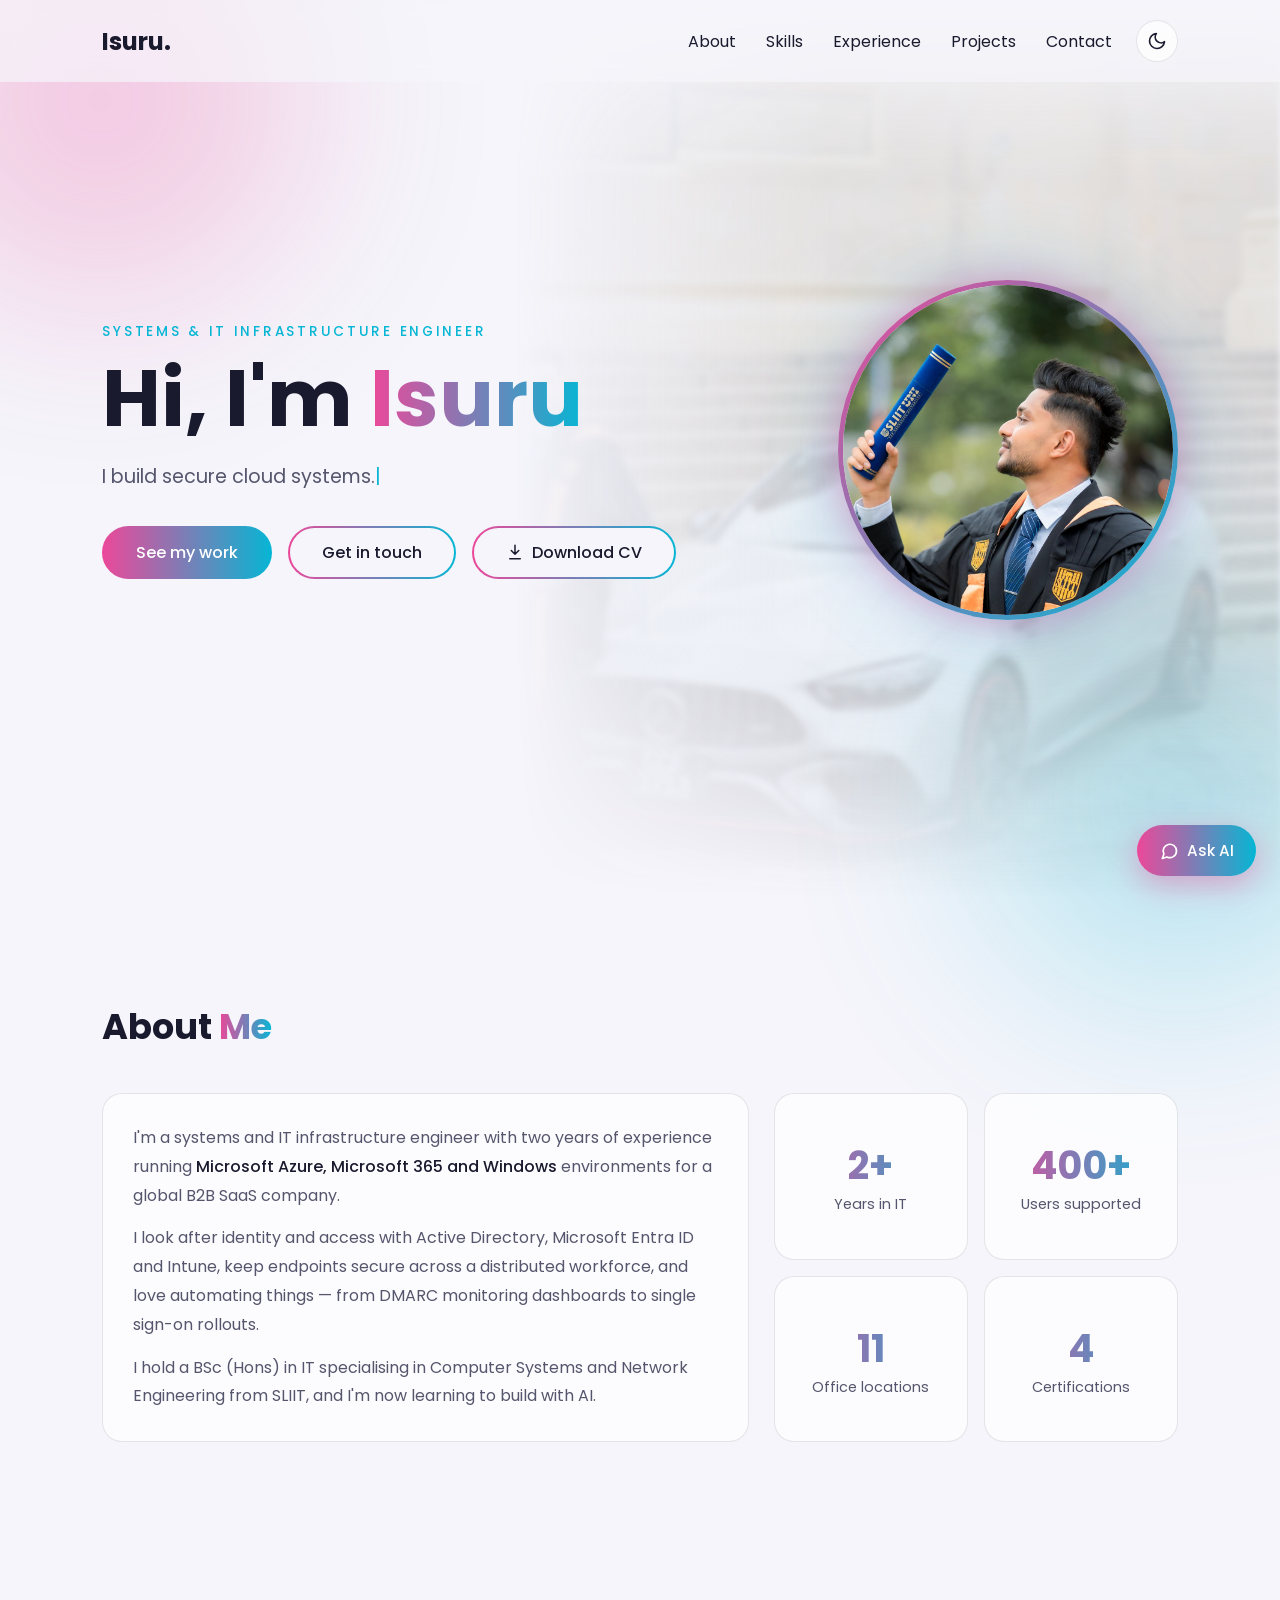
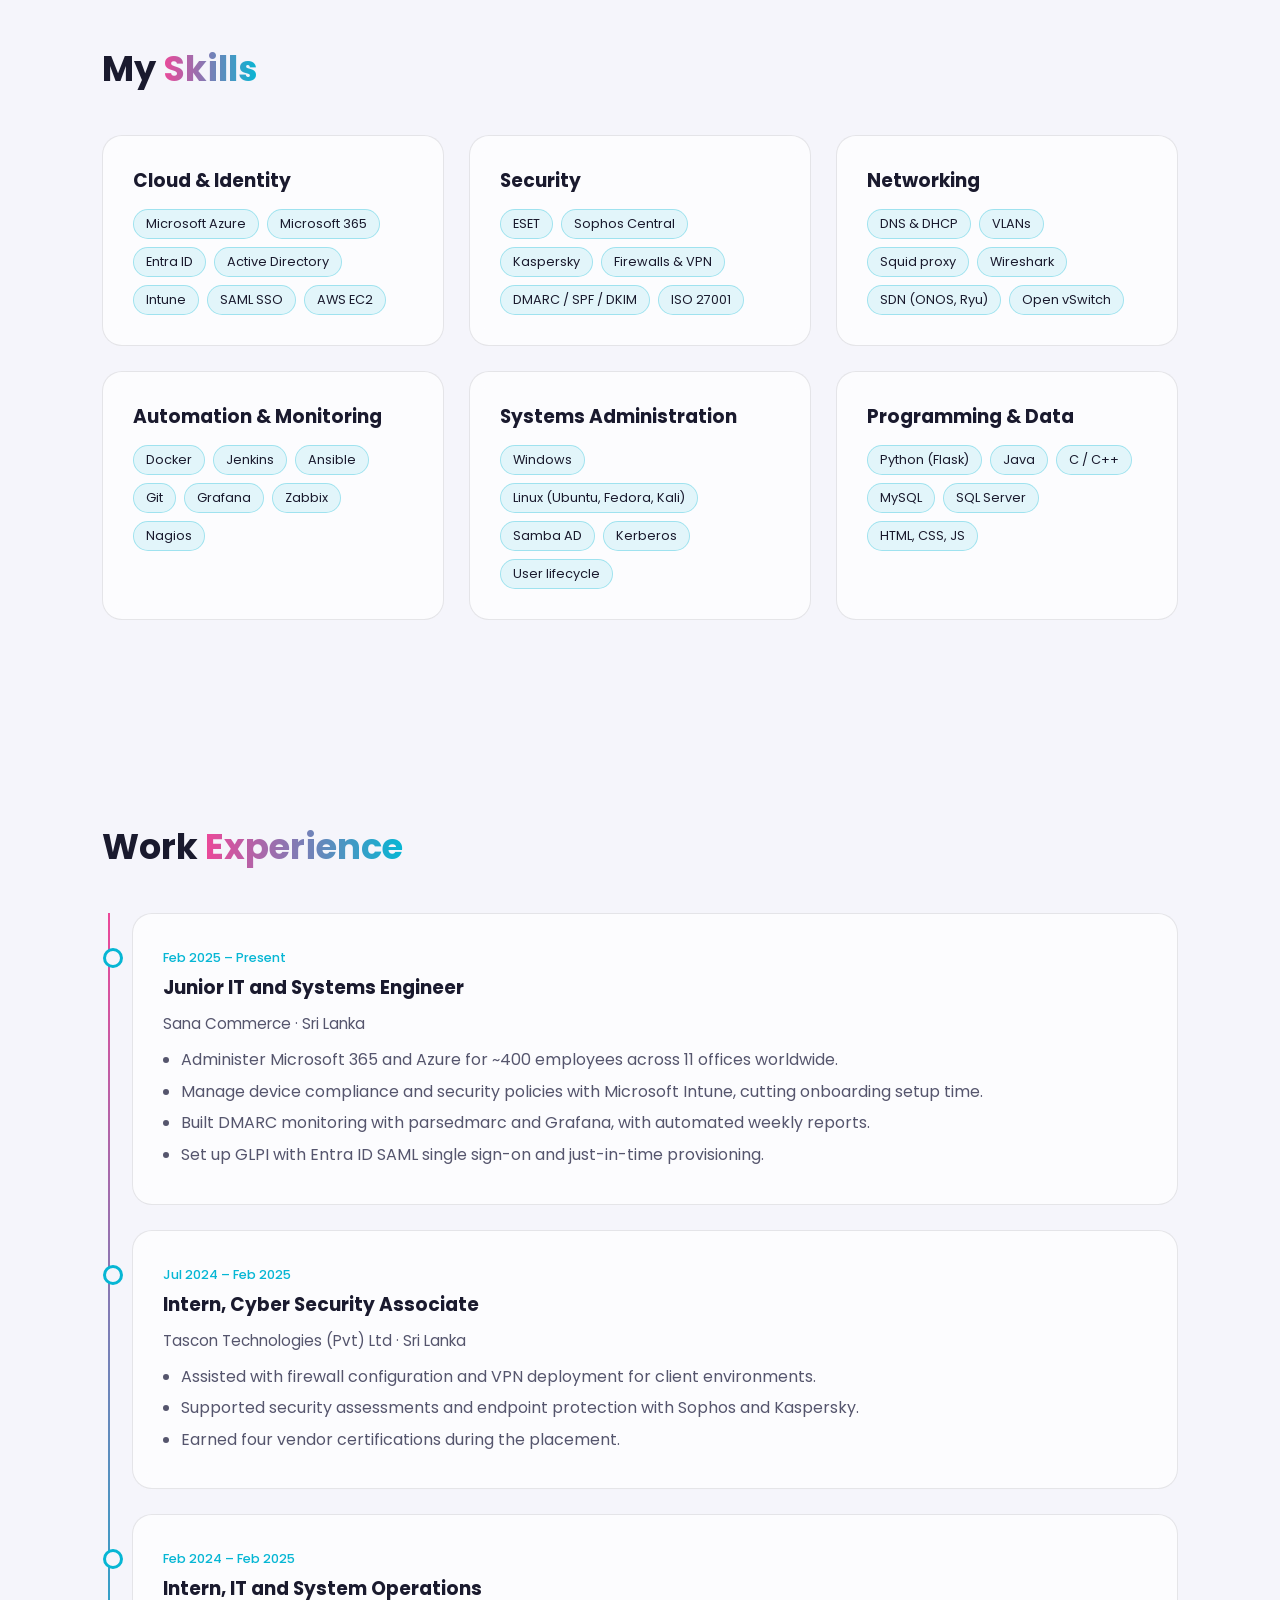
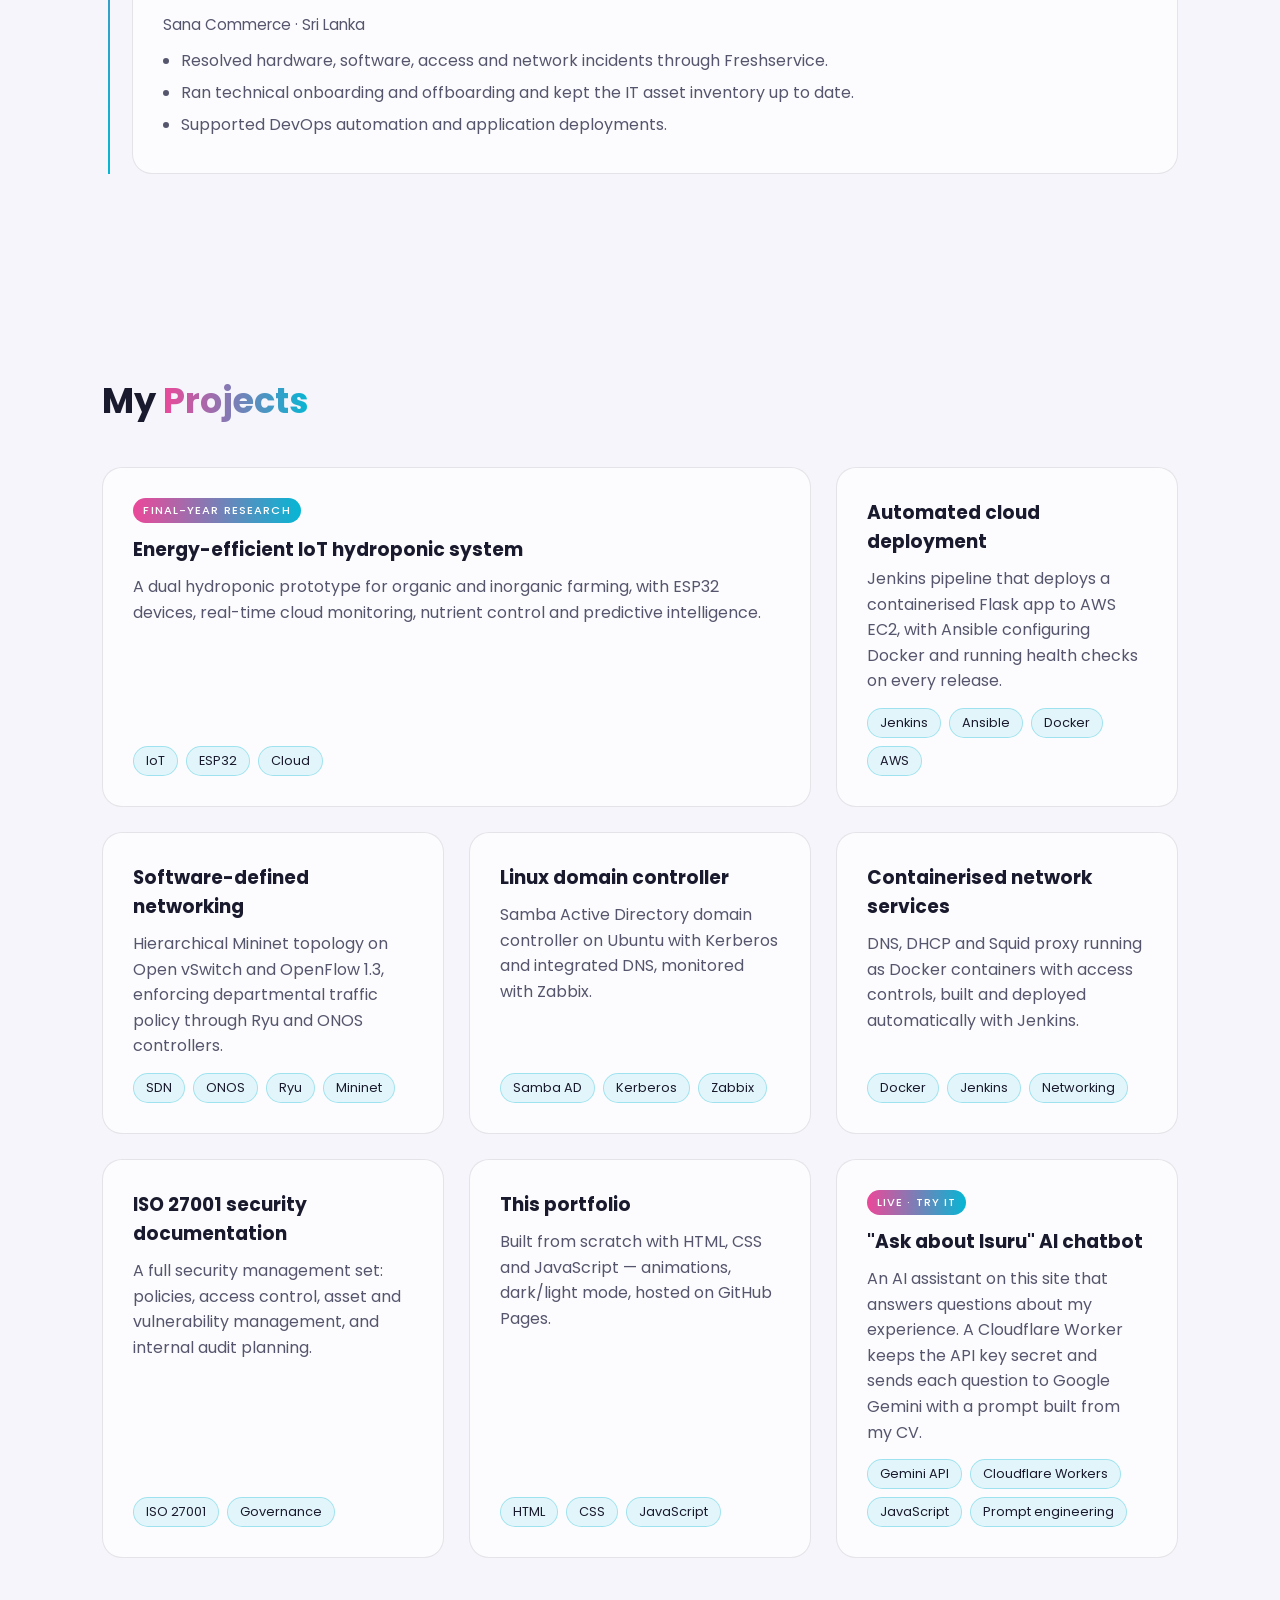
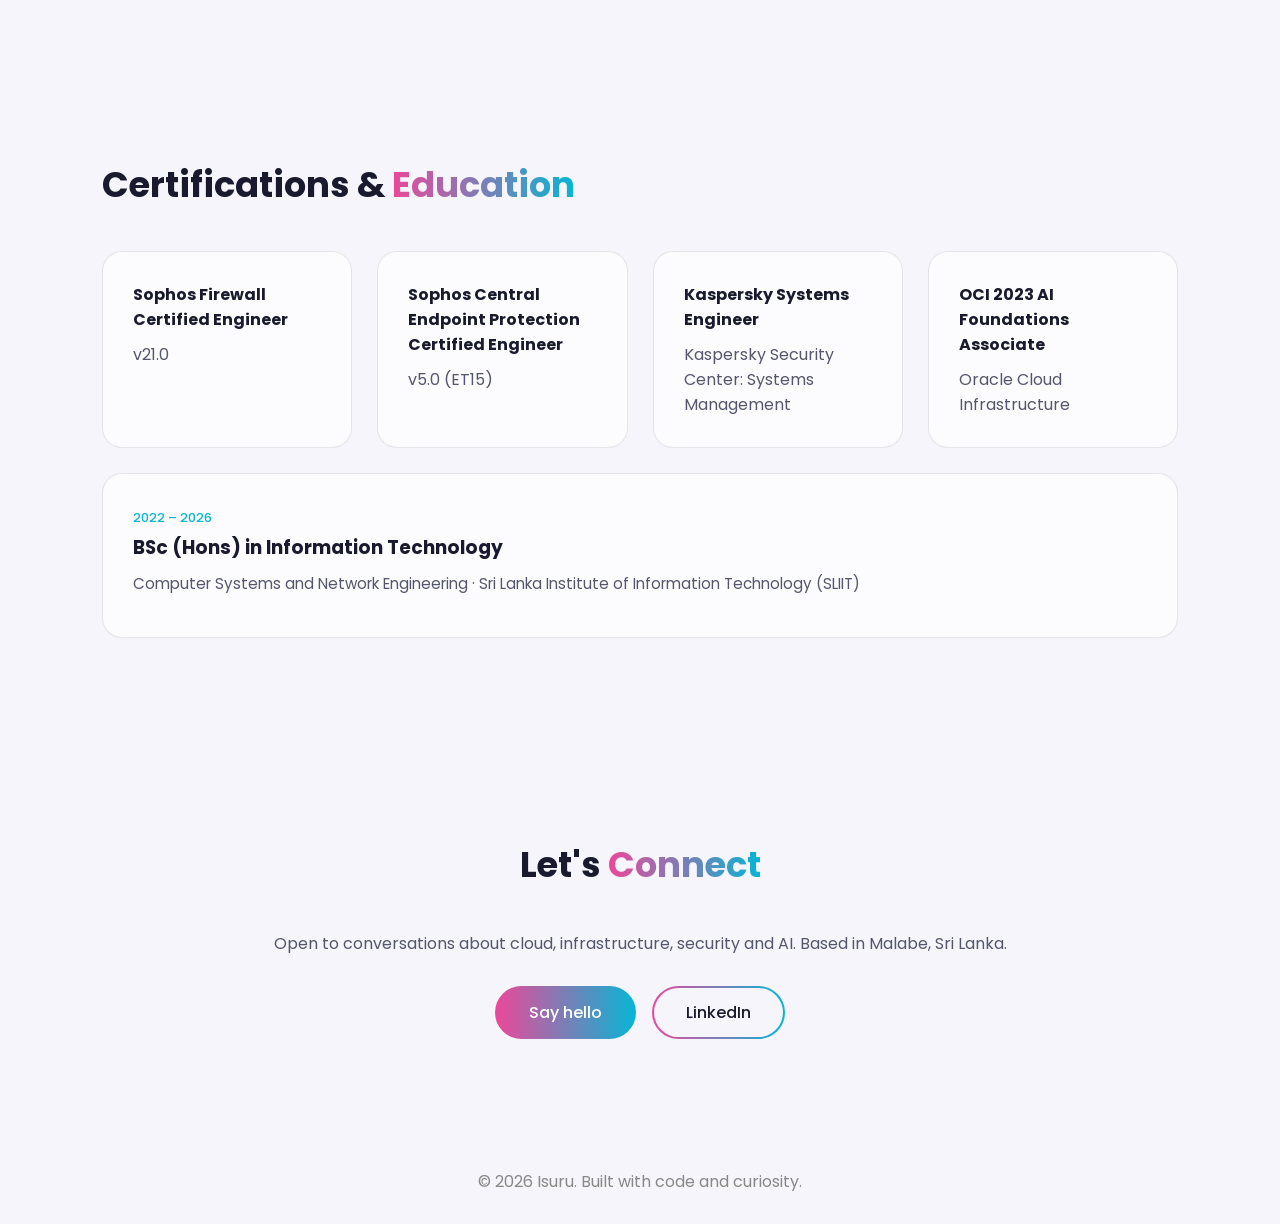
==== commit d3b2d180: "Add AI chatbot (Gemini + Cloudflare Workers)" ====
--- a/index.html
+++ b/index.html
@@ -227,10 +227,10 @@
                 <ul class="tags"><li>HTML</li><li>CSS</li><li>JavaScript</li></ul>
             </div>
             <div class="card project">
-                <span class="badge">Coming soon</span>
-                <h3>AI chatbot</h3>
-                <p>An AI assistant that answers visitors' questions about my experience and projects.</p>
-                <ul class="tags"><li>AI</li><li>LLM API</li></ul>
+                <span class="badge">Live &middot; try it</span>
+                <h3>"Ask about Isuru" AI chatbot</h3>
+                <p>An AI assistant on this site that answers questions about my experience. A Cloudflare Worker keeps the API key secret and sends each question to Google Gemini with a prompt built from my CV.</p>
+                <ul class="tags"><li>Gemini API</li><li>Cloudflare Workers</li><li>JavaScript</li><li>Prompt engineering</li></ul>
             </div>
         </div>
     </section>
@@ -262,7 +262,42 @@
     </section>
 
     <footer>© 2026 Isuru. Built with code and curiosity.</footer>
+    <!-- ===== AI CHATBOT ("Ask about Isuru") ===== -->
+    <button class="chat-toggle" aria-label="Chat with Isuru's AI assistant" aria-expanded="false">
+        <svg viewBox="0 0 24 24" fill="none" stroke="currentColor" stroke-width="2" stroke-linecap="round" stroke-linejoin="round" aria-hidden="true">
+            <path d="M21 12a8 8 0 0 1-11.6 7.1L4 21l1.9-5.4A8 8 0 1 1 21 12z"/>
+        </svg>
+        <span>Ask AI</span>
+    </button>
+
+    <div class="chat-panel" role="dialog" aria-label="Chat with Isuru's AI assistant">
+        <div class="chat-header">
+            <div>
+                <strong>Ask about <span class="gradient">Isuru</span></strong>
+                <small>AI assistant · answers from my CV</small>
+            </div>
+            <button class="chat-close" aria-label="Close chat">&times;</button>
+        </div>
+        <div class="chat-messages" aria-live="polite">
+            <div class="msg msg-bot">Hi! I'm Isuru's AI assistant. Ask me anything about his experience, skills or projects.</div>
+        </div>
+        <div class="chat-suggestions">
+            <button type="button">What does Isuru do?</button>
+            <button type="button">Does he know Azure?</button>
+            <button type="button">What projects has he built?</button>
+        </div>
+        <form class="chat-form">
+            <input class="chat-input" type="text" placeholder="Type your question..." maxlength="500" autocomplete="off" aria-label="Your question">
+            <button type="submit" class="chat-send" aria-label="Send">
+                <svg viewBox="0 0 24 24" fill="none" stroke="currentColor" stroke-width="2" stroke-linecap="round" stroke-linejoin="round" aria-hidden="true">
+                    <path d="M22 2 11 13M22 2l-7 20-4-9-9-4 20-7z"/>
+                </svg>
+            </button>
+        </form>
+    </div>
+
     <script src="script.js"></script>
+    <script src="chat.js"></script>
 </body>
 
 </html>
--- a/style.css
+++ b/style.css
@@ -477,3 +477,140 @@
 .btn-icon { display: inline-flex; align-items: center; gap: 8px; }
 .btn-icon svg { width: 18px; height: 18px; transition: transform 0.3s; }
 .btn-icon:hover svg { transform: translateY(3px); }   /* little "downloading" nudge */
+
+/* Mobile: smaller, lighter Download CV button so it doesn't compete with the main buttons */
+@media (max-width: 768px) {
+    .hero .btn-icon {
+        padding: 7px 18px;
+        font-size: 0.85rem;
+        gap: 6px;
+        border-width: 1.5px;
+    }
+    .hero .btn-icon svg { width: 15px; height: 15px; }
+}
+
+/* Mobile: push the hero buttons lower so they don't cover the face in the background photo */
+@media (max-width: 768px) {
+    .hero-buttons { margin-top: clamp(40px, 13svh, 120px); }   /* scales with screen height */
+}
+
+
+/* =====================================================
+   AI CHATBOT
+   ===================================================== */
+
+/* Floating "Ask AI" button, bottom-right */
+.chat-toggle {
+    position: fixed; right: 24px; bottom: 24px;
+    z-index: 20;
+    display: flex; align-items: center; gap: 8px;
+    padding: 14px 22px;
+    border: none; border-radius: 50px;
+    background: linear-gradient(90deg, #ec4899, #06b6d4);
+    color: #fff; font: 500 0.95rem 'Poppins', sans-serif;
+    cursor: pointer;
+    box-shadow: 0 10px 30px rgba(236, 72, 153, 0.4);
+    transition: transform 0.3s, box-shadow 0.3s;
+    animation: chatPulse 2.5s ease-in-out infinite;
+}
+.chat-toggle svg { width: 20px; height: 20px; }
+.chat-toggle:hover { transform: translateY(-3px); box-shadow: 0 14px 36px rgba(6, 182, 212, 0.5); }
+.chat-toggle[aria-expanded="true"] { animation: none; }
+@keyframes chatPulse {
+    0%, 100% { box-shadow: 0 10px 30px rgba(236, 72, 153, 0.4); }
+    50%      { box-shadow: 0 10px 40px rgba(6, 182, 212, 0.6); }
+}
+
+/* The chat window */
+.chat-panel {
+    position: fixed; right: 24px; bottom: 96px;
+    z-index: 20;
+    width: 370px; height: 520px; max-height: calc(100svh - 130px);
+    display: flex; flex-direction: column;
+    border-radius: 20px;
+    background: var(--nav-bg-solid);
+    border: 1px solid var(--card-border);
+    backdrop-filter: blur(16px);
+    box-shadow: 0 20px 60px rgba(0, 0, 0, 0.35);
+    overflow: hidden;
+    /* hidden until opened */
+    opacity: 0; visibility: hidden; transform: translateY(20px) scale(0.97);
+    transform-origin: bottom right;
+    transition: opacity 0.3s, transform 0.3s, visibility 0.3s;
+}
+.chat-panel.open { opacity: 1; visibility: visible; transform: translateY(0) scale(1); }
+
+.chat-header {
+    display: flex; justify-content: space-between; align-items: center;
+    padding: 16px 18px;
+    border-bottom: 1px solid var(--card-border);
+}
+.chat-header strong { display: block; font-size: 1.05rem; }
+.chat-header small  { color: var(--muted); font-size: 0.75rem; }
+.chat-close {
+    background: none; border: none; cursor: pointer;
+    color: var(--text); font-size: 1.8rem; line-height: 1;
+    width: 36px; height: 36px; border-radius: 50%;
+}
+.chat-close:hover { background: var(--card-bg); }
+
+/* Messages */
+.chat-messages {
+    flex: 1; overflow-y: auto;
+    padding: 16px;
+    display: flex; flex-direction: column; gap: 10px;
+}
+.msg {
+    max-width: 85%;
+    padding: 10px 14px;
+    border-radius: 16px;
+    font-size: 0.9rem; line-height: 1.5;
+    white-space: pre-wrap;              /* keep line breaks from the AI */
+    animation: msgIn 0.3s ease;
+}
+.msg-bot  { align-self: flex-start; background: var(--card-bg); border: 1px solid var(--card-border); border-bottom-left-radius: 4px; }
+.msg-user { align-self: flex-end; background: linear-gradient(90deg, #ec4899, #06b6d4); color: #fff; border-bottom-right-radius: 4px; }
+@keyframes msgIn { from { opacity: 0; transform: translateY(8px); } to { opacity: 1; transform: none; } }
+
+/* "Thinking..." animated dots */
+.msg.typing::after { content: ''; animation: dots 1.2s steps(4) infinite; }
+@keyframes dots { 0% { content: ''; } 25% { content: '.'; } 50% { content: '..'; } 75% { content: '...'; } }
+
+/* Example questions */
+.chat-suggestions { display: flex; flex-wrap: wrap; gap: 8px; padding: 0 16px 12px; }
+.chat-suggestions button {
+    font: 0.8rem 'Poppins', sans-serif;
+    padding: 6px 12px; border-radius: 50px; cursor: pointer;
+    color: var(--text);
+    background: rgba(6, 182, 212, 0.1);
+    border: 1px solid rgba(6, 182, 212, 0.3);
+    transition: background 0.2s;
+}
+.chat-suggestions button:hover { background: rgba(6, 182, 212, 0.25); }
+.chat-suggestions[hidden] { display: none; }   /* "hidden" must beat display:flex above */
+
+/* Input row */
+.chat-form { display: flex; gap: 8px; padding: 12px; border-top: 1px solid var(--card-border); }
+.chat-input {
+    flex: 1; min-width: 0;
+    padding: 12px 16px; border-radius: 50px;
+    border: 1px solid var(--card-border);
+    background: var(--card-bg); color: var(--text);
+    font: 0.9rem 'Poppins', sans-serif;
+    outline: none;
+}
+.chat-input:focus { border-color: #06b6d4; }
+.chat-send {
+    width: 44px; height: 44px; flex-shrink: 0;
+    border: none; border-radius: 50%; cursor: pointer;
+    display: grid; place-items: center;
+    background: linear-gradient(135deg, #ec4899, #06b6d4); color: #fff;
+}
+.chat-send svg { width: 18px; height: 18px; }
+
+/* Phones: chat fills most of the screen; round button shows only the icon */
+@media (max-width: 768px) {
+    .chat-toggle { right: 16px; bottom: 16px; padding: 14px; }
+    .chat-toggle span { display: none; }
+    .chat-panel { right: 12px; left: 12px; bottom: 84px; width: auto; height: 70svh; }
+}
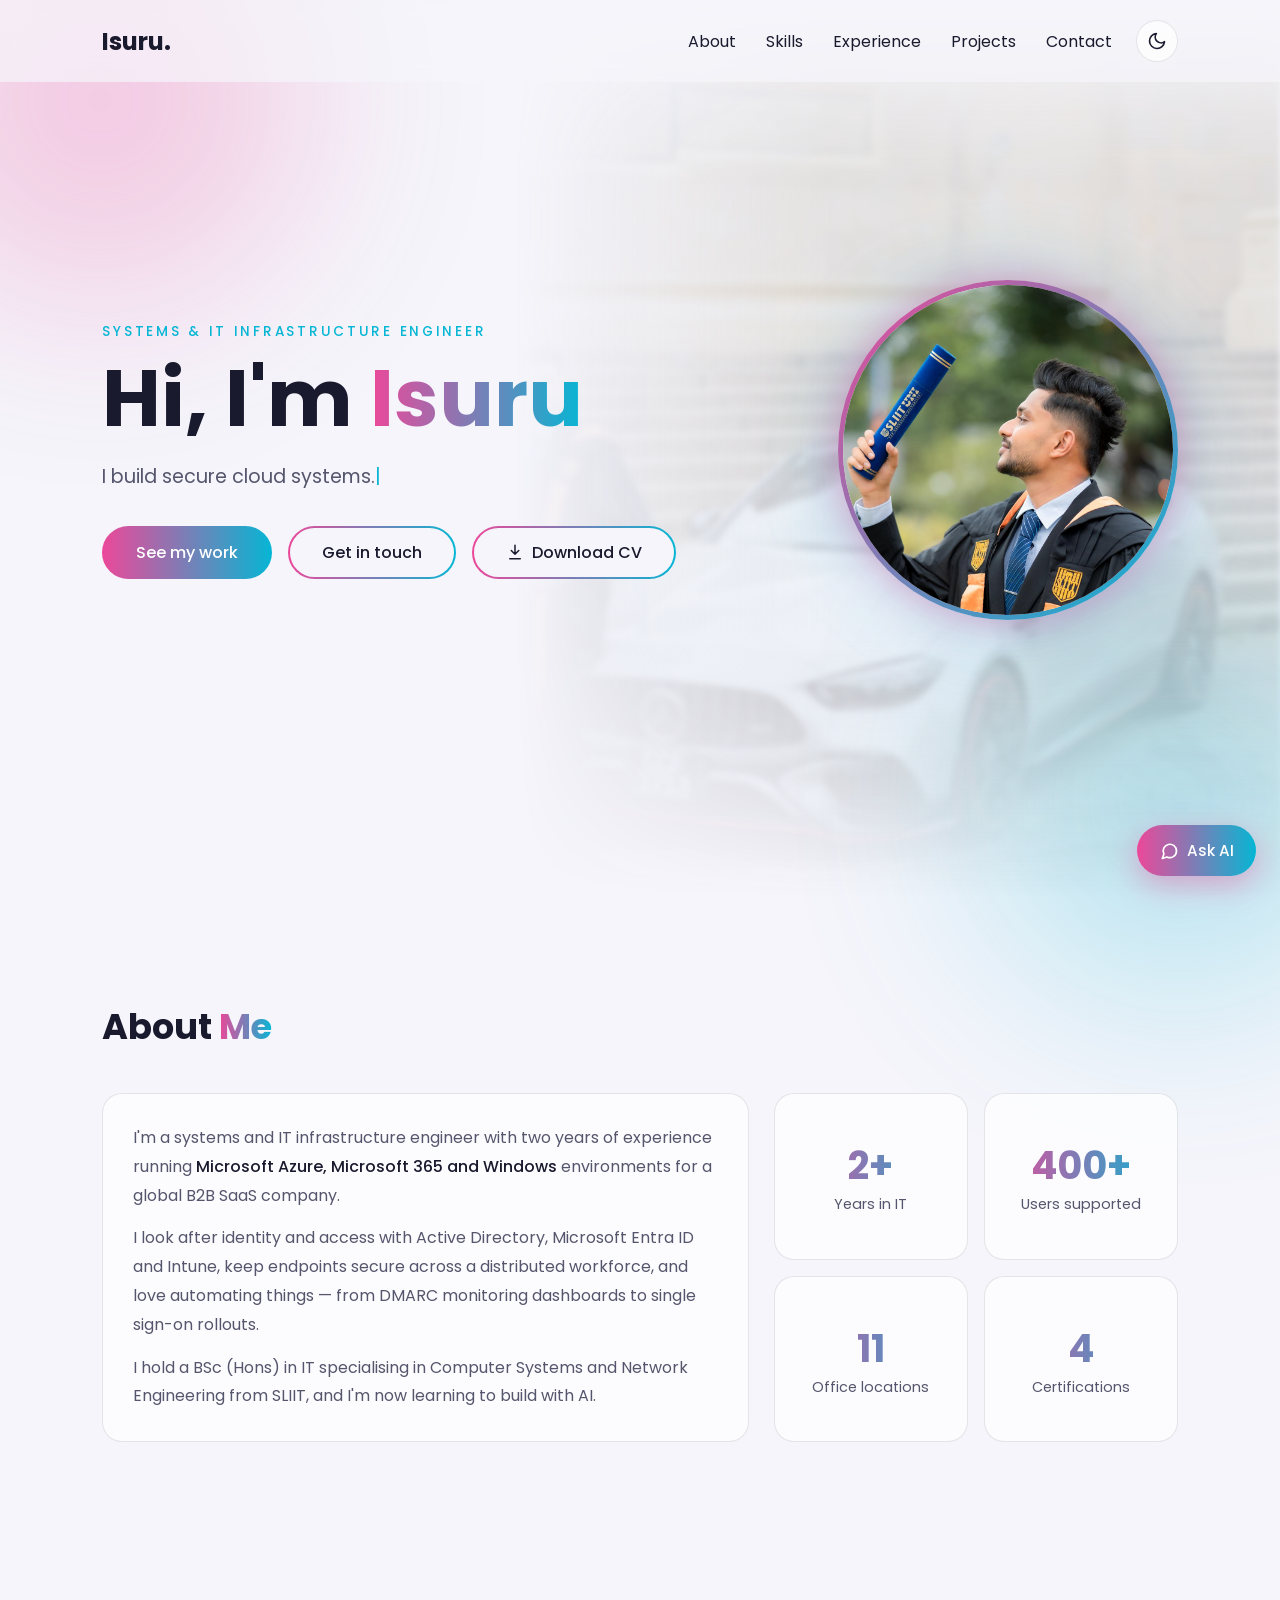
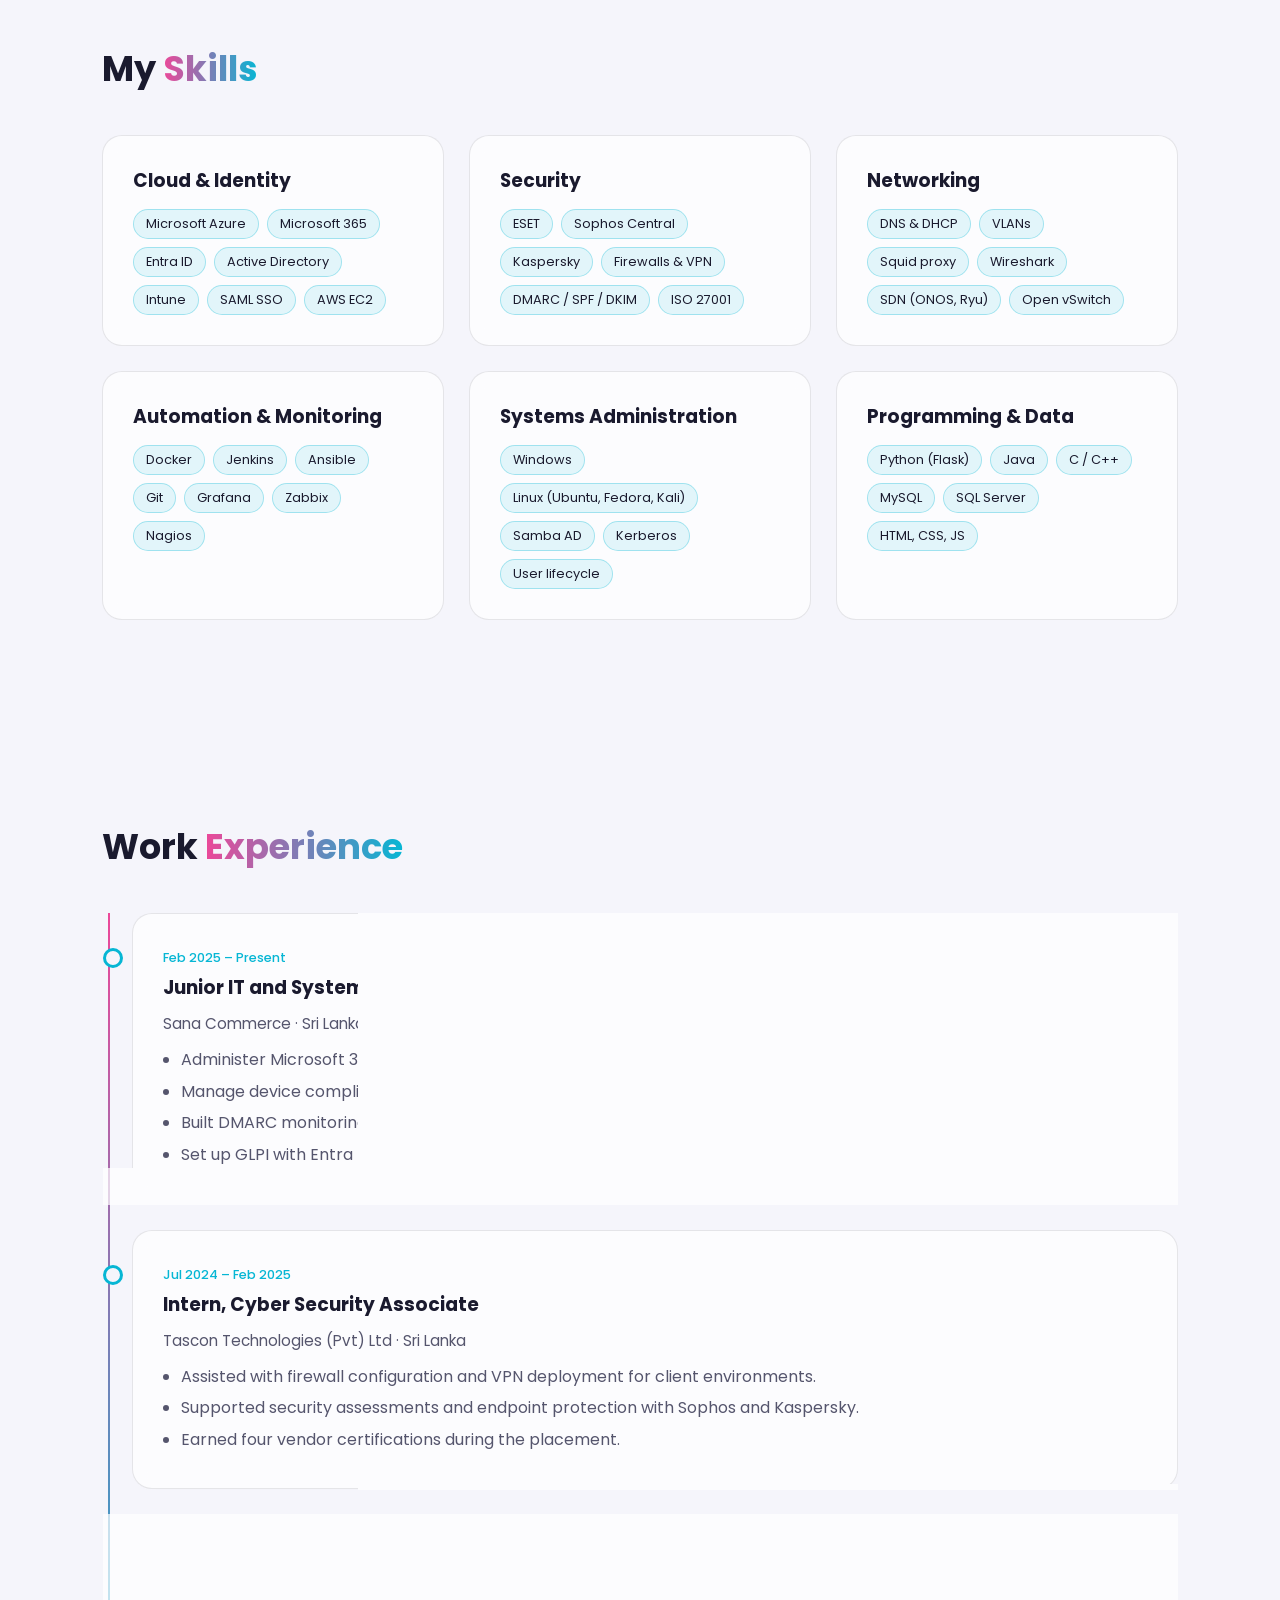
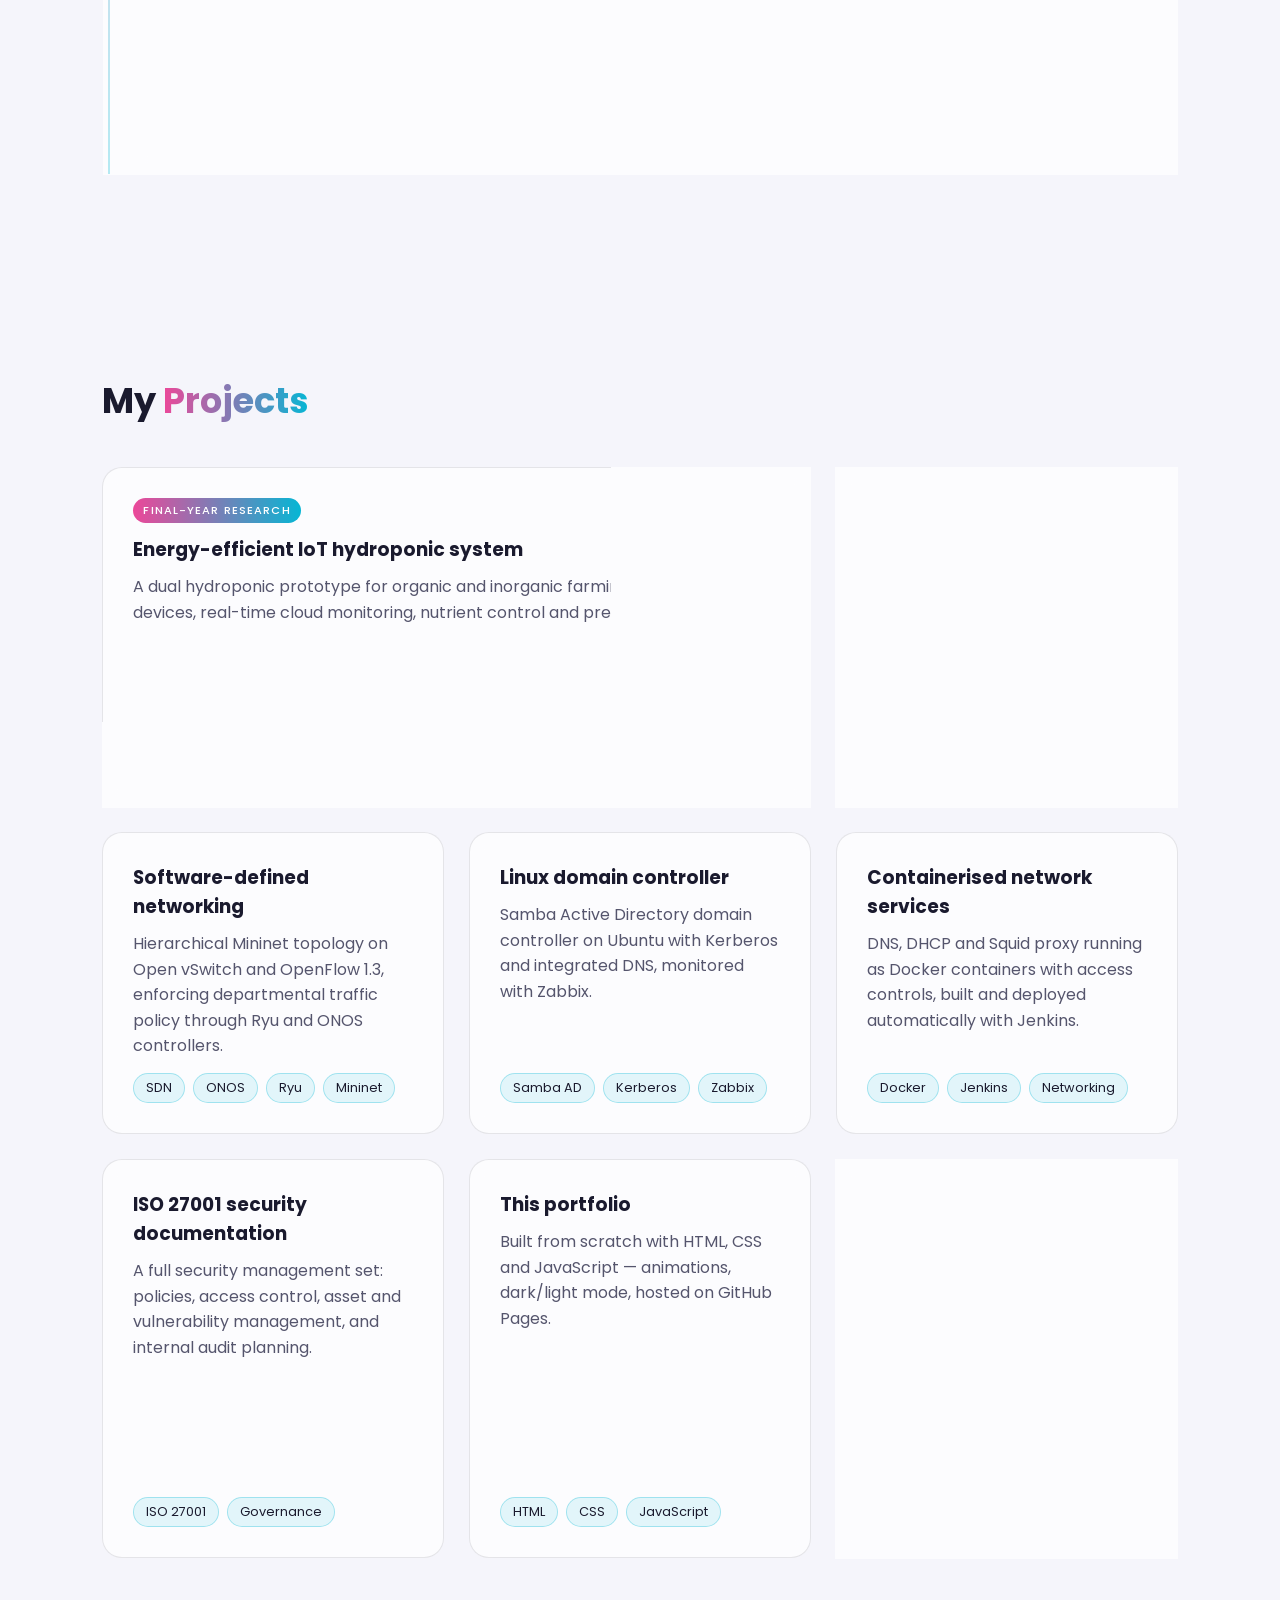
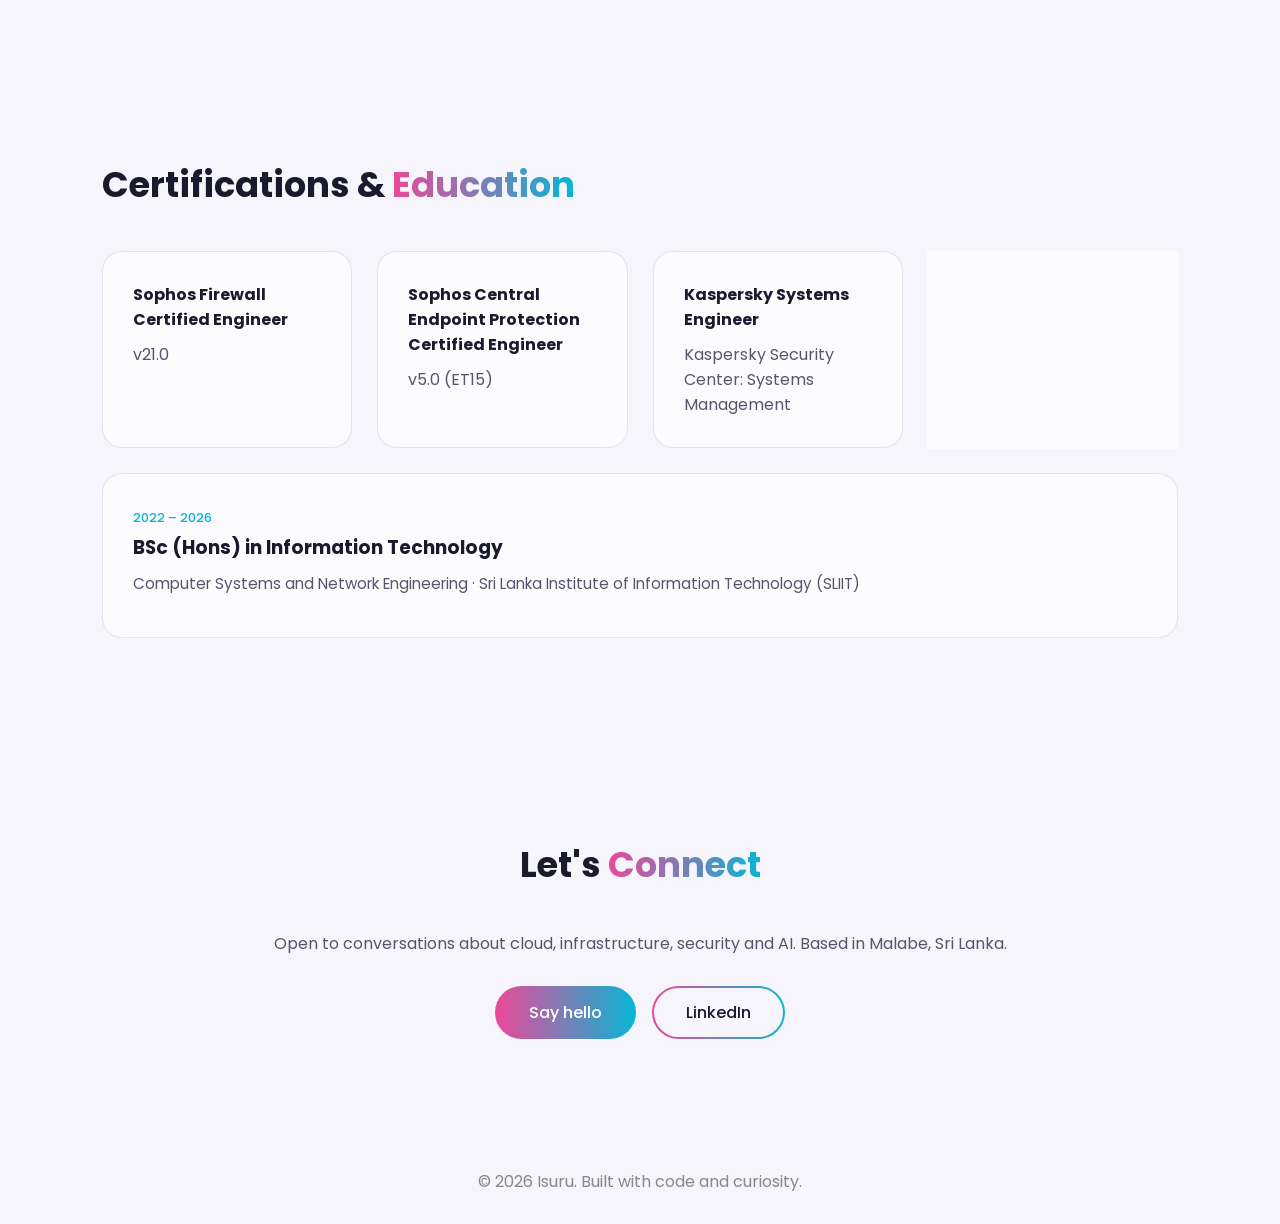
==== commit d39f9922: "Add scroll progress bar" ====
--- a/index.html
+++ b/index.html
@@ -34,6 +34,9 @@
     </script>
 </head>
 <body>
+    <!-- Scroll progress bar (filled by script.js as you scroll) -->
+    <div class="scroll-progress" aria-hidden="true"></div>
+
     <!-- Glowing background shapes -->
     <div class="blob blob-1"></div>
     <div class="blob blob-2"></div>
--- a/style.css
+++ b/style.css
@@ -613,4 +613,27 @@
     .chat-toggle { right: 16px; bottom: 16px; padding: 14px; }
     .chat-toggle span { display: none; }
     .chat-panel { right: 12px; left: 12px; bottom: 84px; width: auto; height: 70svh; }
-}
+    /* iPhones zoom into any text box smaller than 16px - 16px stops that zoom */
+    .chat-input { font-size: 16px; }
+}
+
+/* ---------- Active menu item (set by script.js while you scroll) ---------- */
+nav a { transition: color 0.3s; }
+nav a.active { color: #06b6d4; }
+nav a.active::after { width: 100%; }          /* keep the gradient underline showing */
+@media (max-width: 768px) {
+    /* In the mobile dropdown: a soft highlighted row instead of an underline */
+    nav ul a.active { background: rgba(6, 182, 212, 0.1); }
+}
+
+/* ---------- Scroll progress bar (top of the page) ---------- */
+.scroll-progress {
+    position: fixed; top: 0; left: 0;
+    width: 100%; height: 3px;
+    z-index: 30;                                   /* above the nav bar */
+    background: linear-gradient(90deg, #ec4899, #06b6d4);
+    box-shadow: 0 0 10px rgba(6, 182, 212, 0.6);   /* soft glow */
+    transform: scaleX(0);                          /* starts empty; JS changes this */
+    transform-origin: left;                        /* grow from the left edge */
+    pointer-events: none;                          /* never blocks clicks */
+}
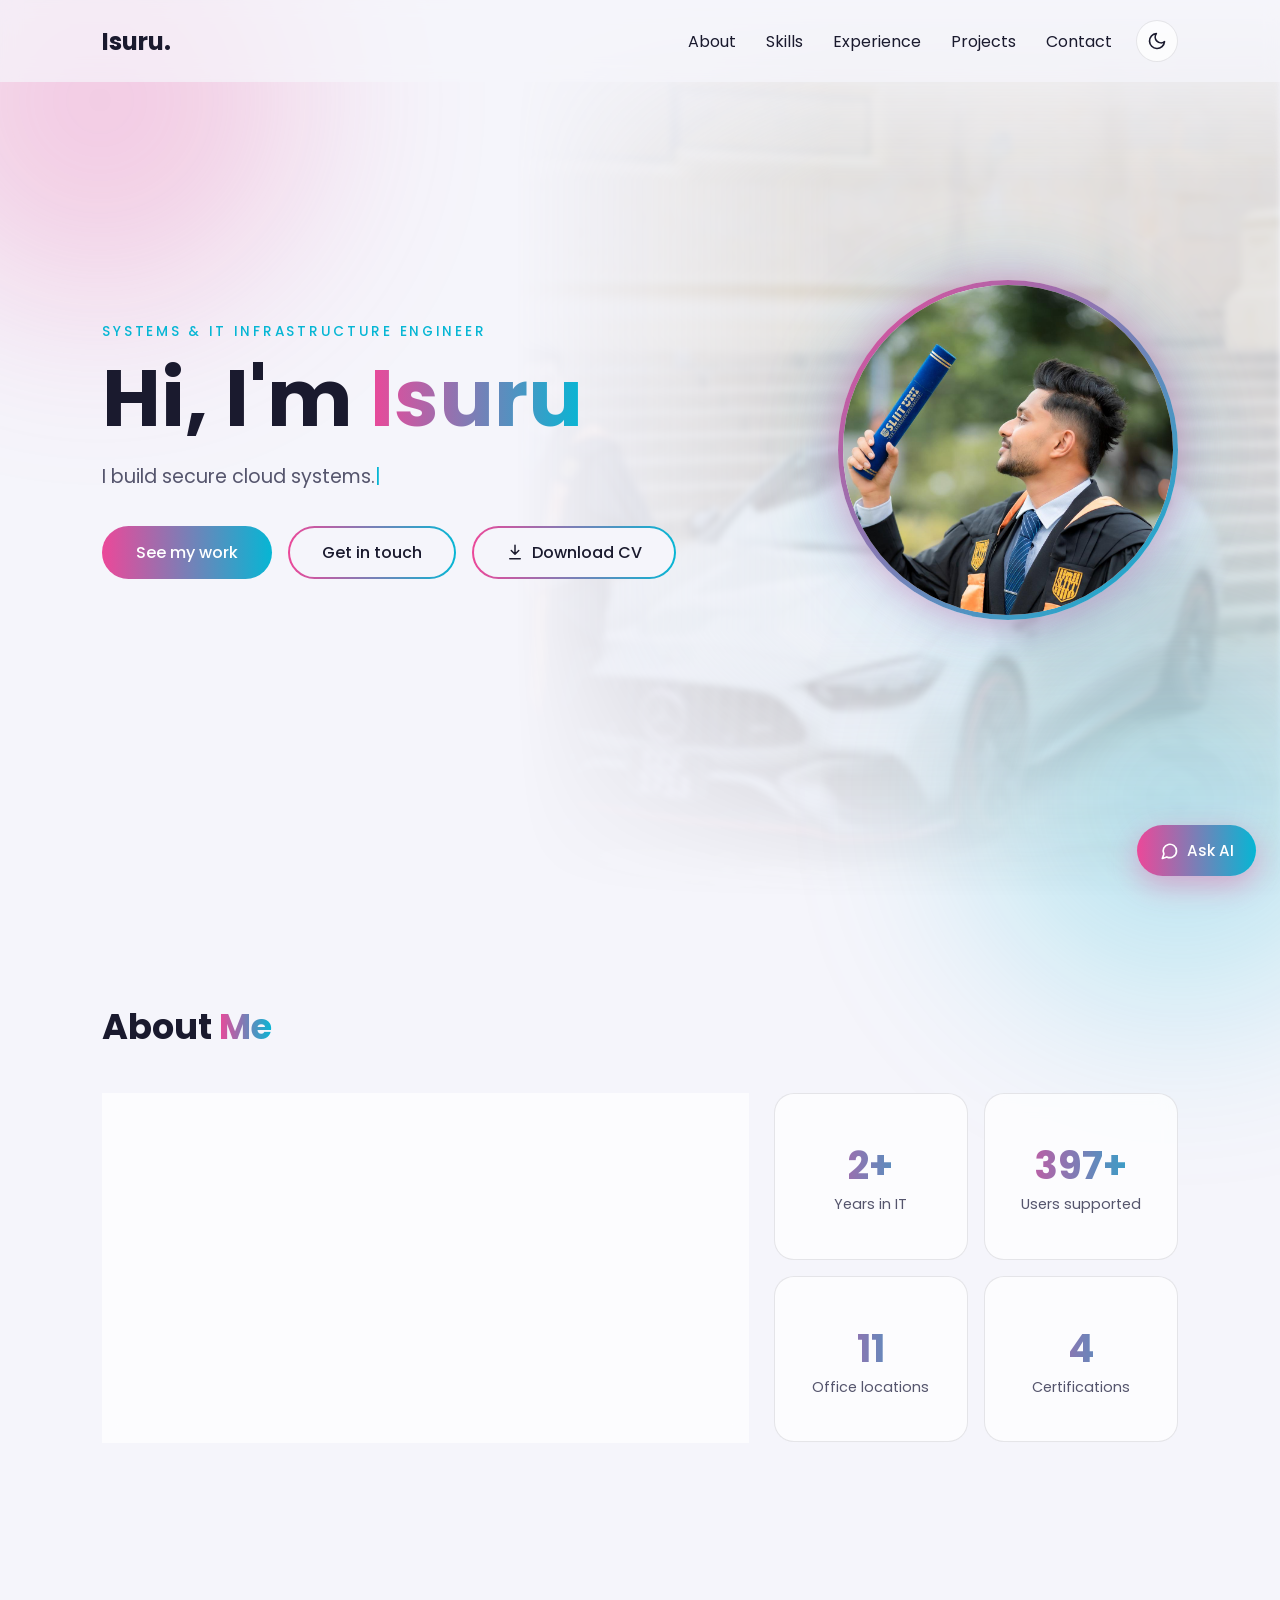
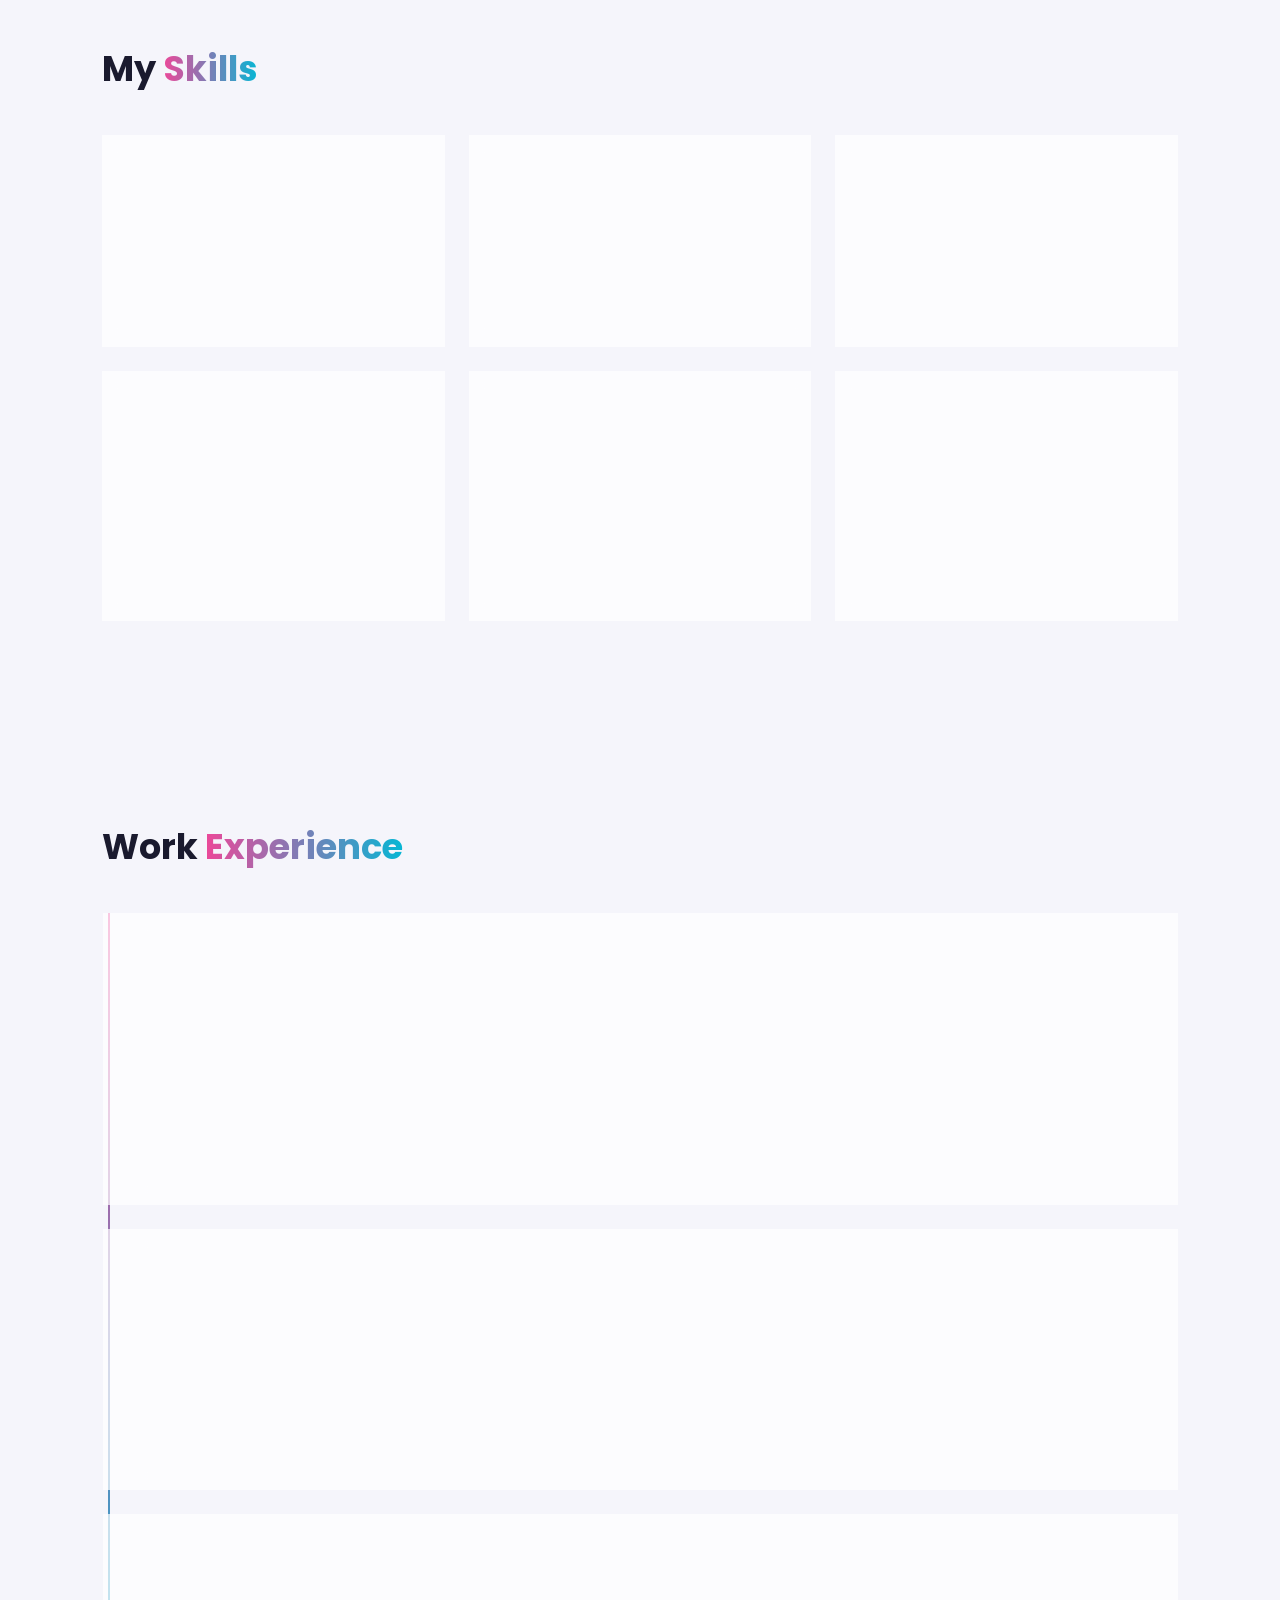
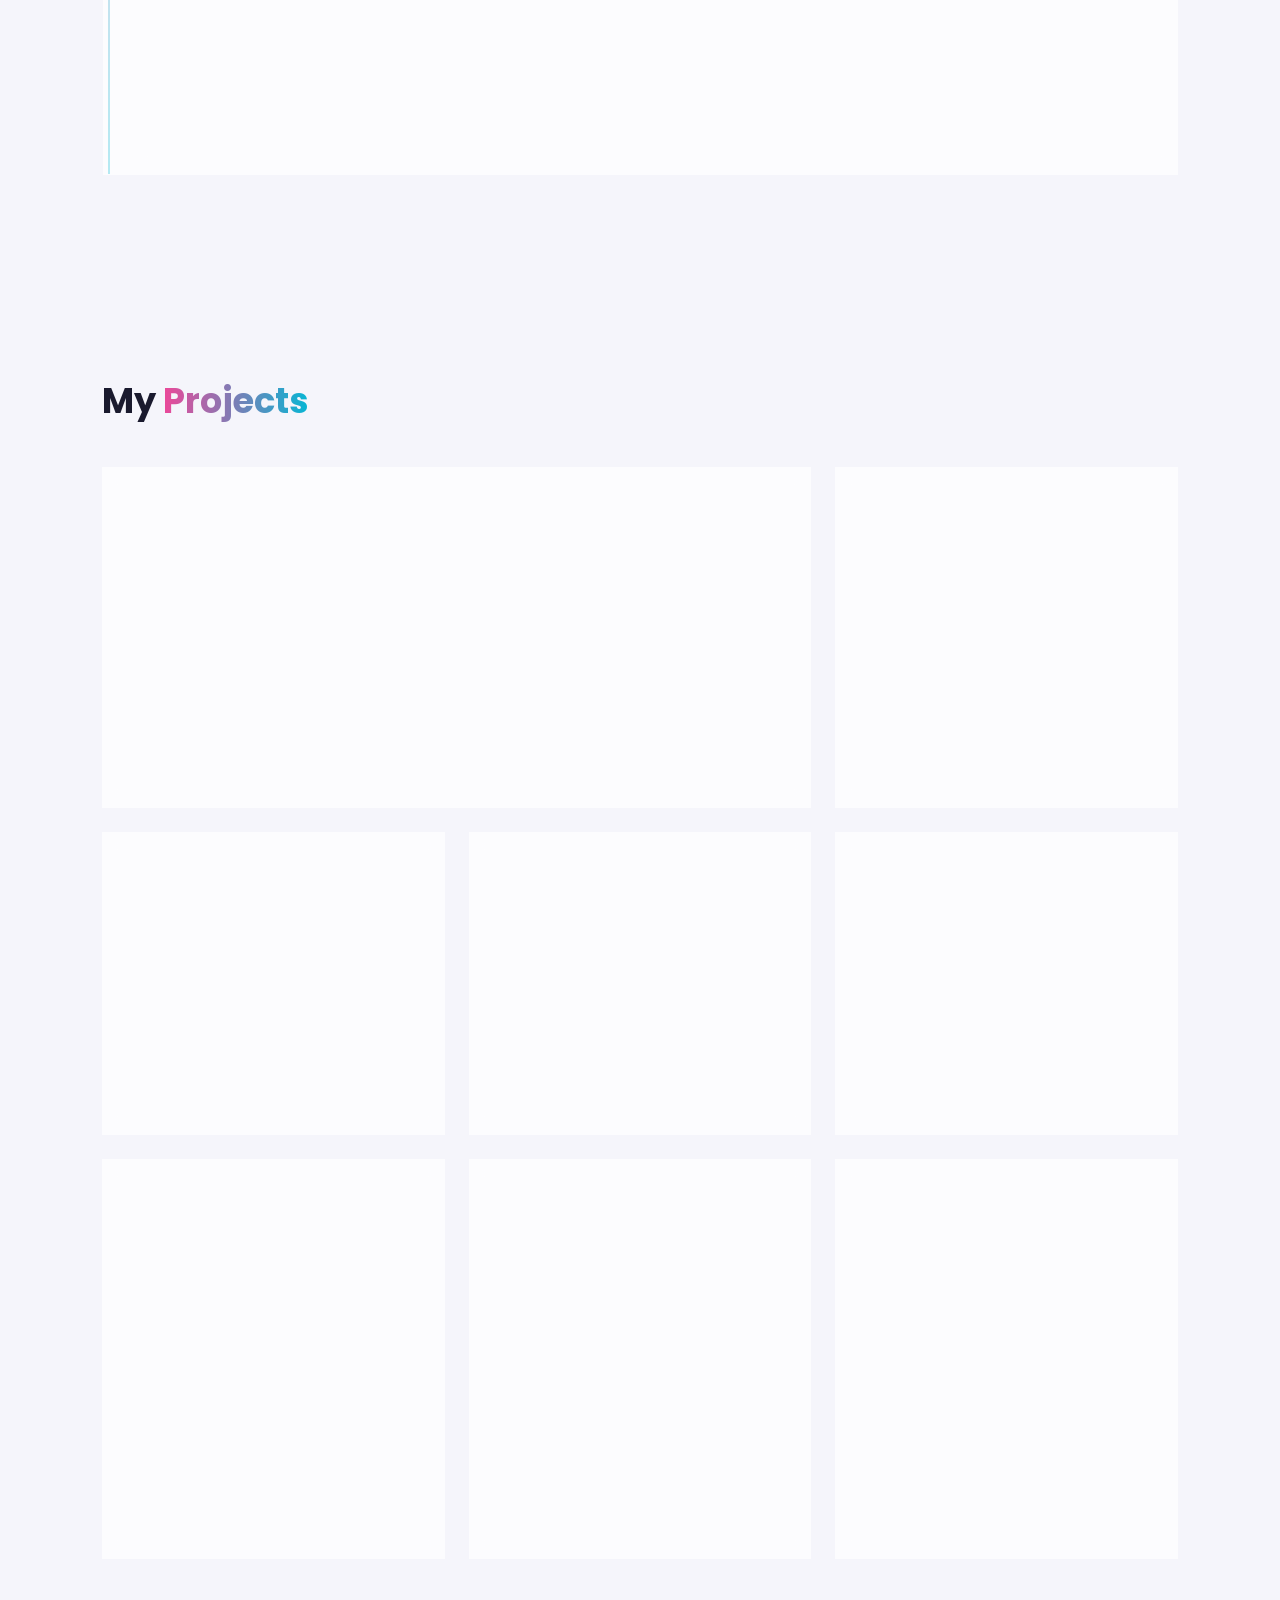
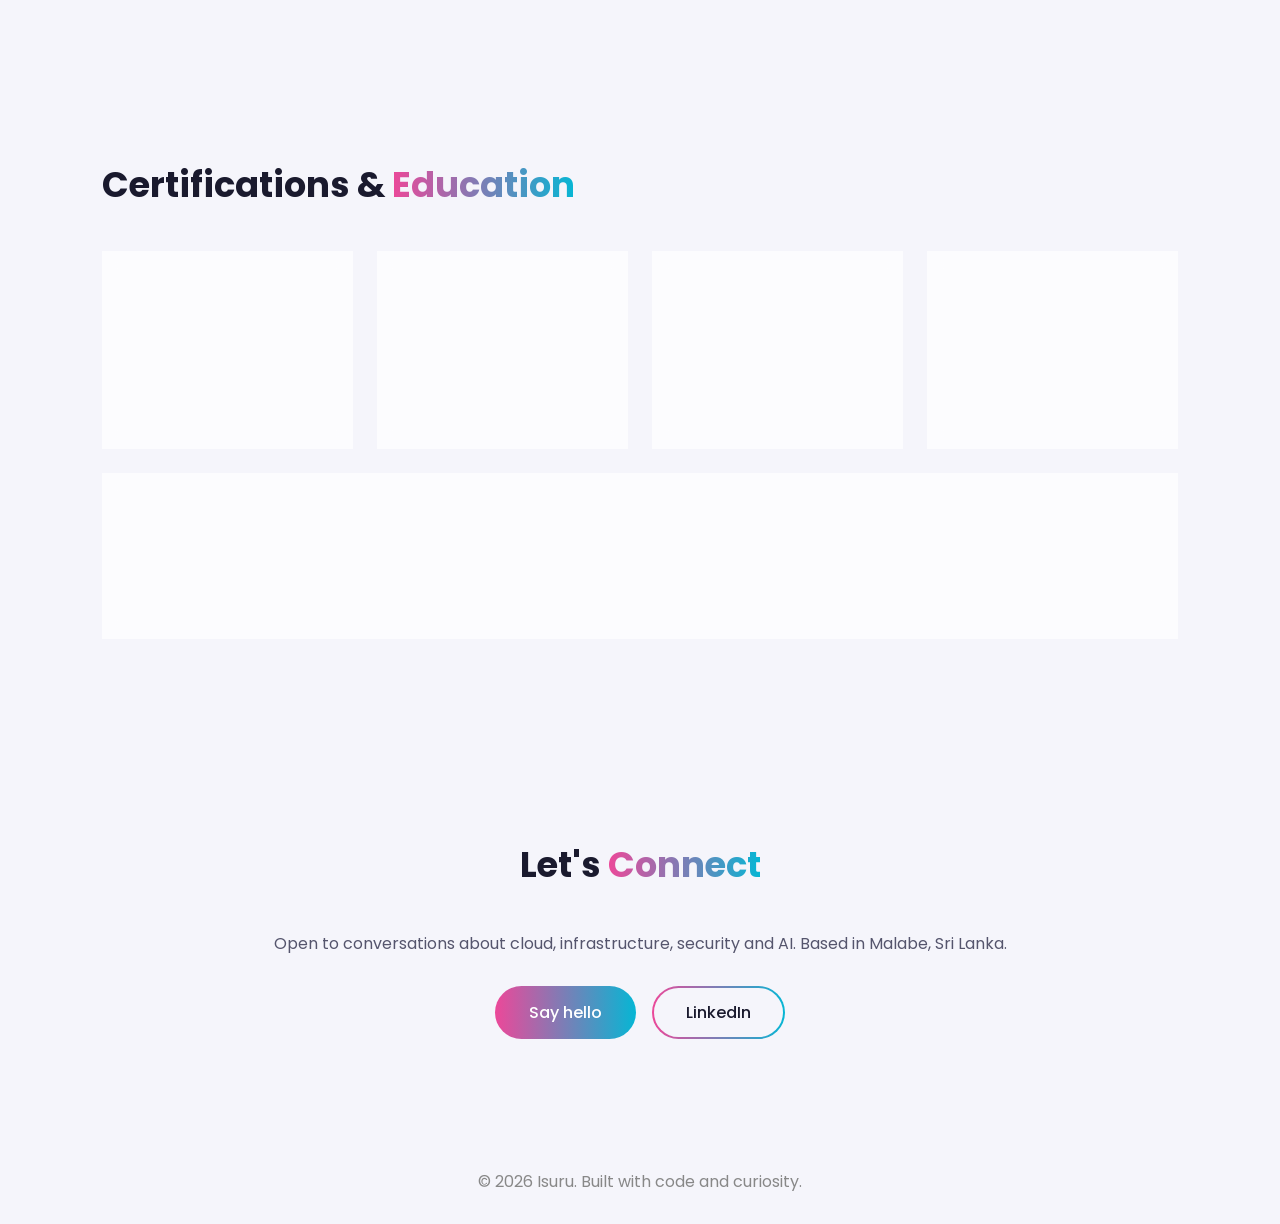
==== commit 176d3699: "Add back-to-top button" ====
--- a/index.html
+++ b/index.html
@@ -265,6 +265,13 @@
     </section>
 
     <footer>© 2026 Isuru. Built with code and curiosity.</footer>
+    <!-- Back-to-top button (appears after scrolling down - see script.js) -->
+    <button class="back-to-top" aria-label="Back to top">
+        <svg viewBox="0 0 24 24" fill="none" stroke="currentColor" stroke-width="2.5" stroke-linecap="round" stroke-linejoin="round" aria-hidden="true">
+            <path d="M12 19V5M5 12l7-7 7 7"/>
+        </svg>
+    </button>
+
     <!-- ===== AI CHATBOT ("Ask about Isuru") ===== -->
     <button class="chat-toggle" aria-label="Chat with Isuru's AI assistant" aria-expanded="false">
         <svg viewBox="0 0 24 24" fill="none" stroke="currentColor" stroke-width="2" stroke-linecap="round" stroke-linejoin="round" aria-hidden="true">
--- a/style.css
+++ b/style.css
@@ -637,3 +637,29 @@
     transform-origin: left;                        /* grow from the left edge */
     pointer-events: none;                          /* never blocks clicks */
 }
+
+/* ---------- Back-to-top button (bottom-left, so it doesn't clash with the chat button) ---------- */
+.back-to-top {
+    position: fixed; left: 24px; bottom: 24px;
+    z-index: 20;
+    width: 48px; height: 48px;
+    display: grid; place-items: center;
+    border-radius: 50%;
+    border: 1px solid var(--card-border);
+    background: var(--nav-bg-solid);
+    backdrop-filter: blur(10px);
+    color: var(--text);
+    cursor: pointer;
+    box-shadow: 0 8px 24px rgba(0, 0, 0, 0.25);
+    /* hidden until you scroll down */
+    opacity: 0; visibility: hidden; transform: translateY(20px);
+    transition: opacity 0.3s, visibility 0.3s, transform 0.3s, border-color 0.3s, color 0.3s;
+}
+.back-to-top svg { width: 20px; height: 20px; transition: transform 0.3s; }
+.back-to-top.show { opacity: 1; visibility: visible; transform: translateY(0); }
+.back-to-top:hover { border-color: #06b6d4; color: #06b6d4; }
+.back-to-top:hover svg { transform: translateY(-3px); }   /* arrow nudges up */
+
+@media (max-width: 768px) {
+    .back-to-top { left: 16px; bottom: 16px; width: 44px; height: 44px; }
+}
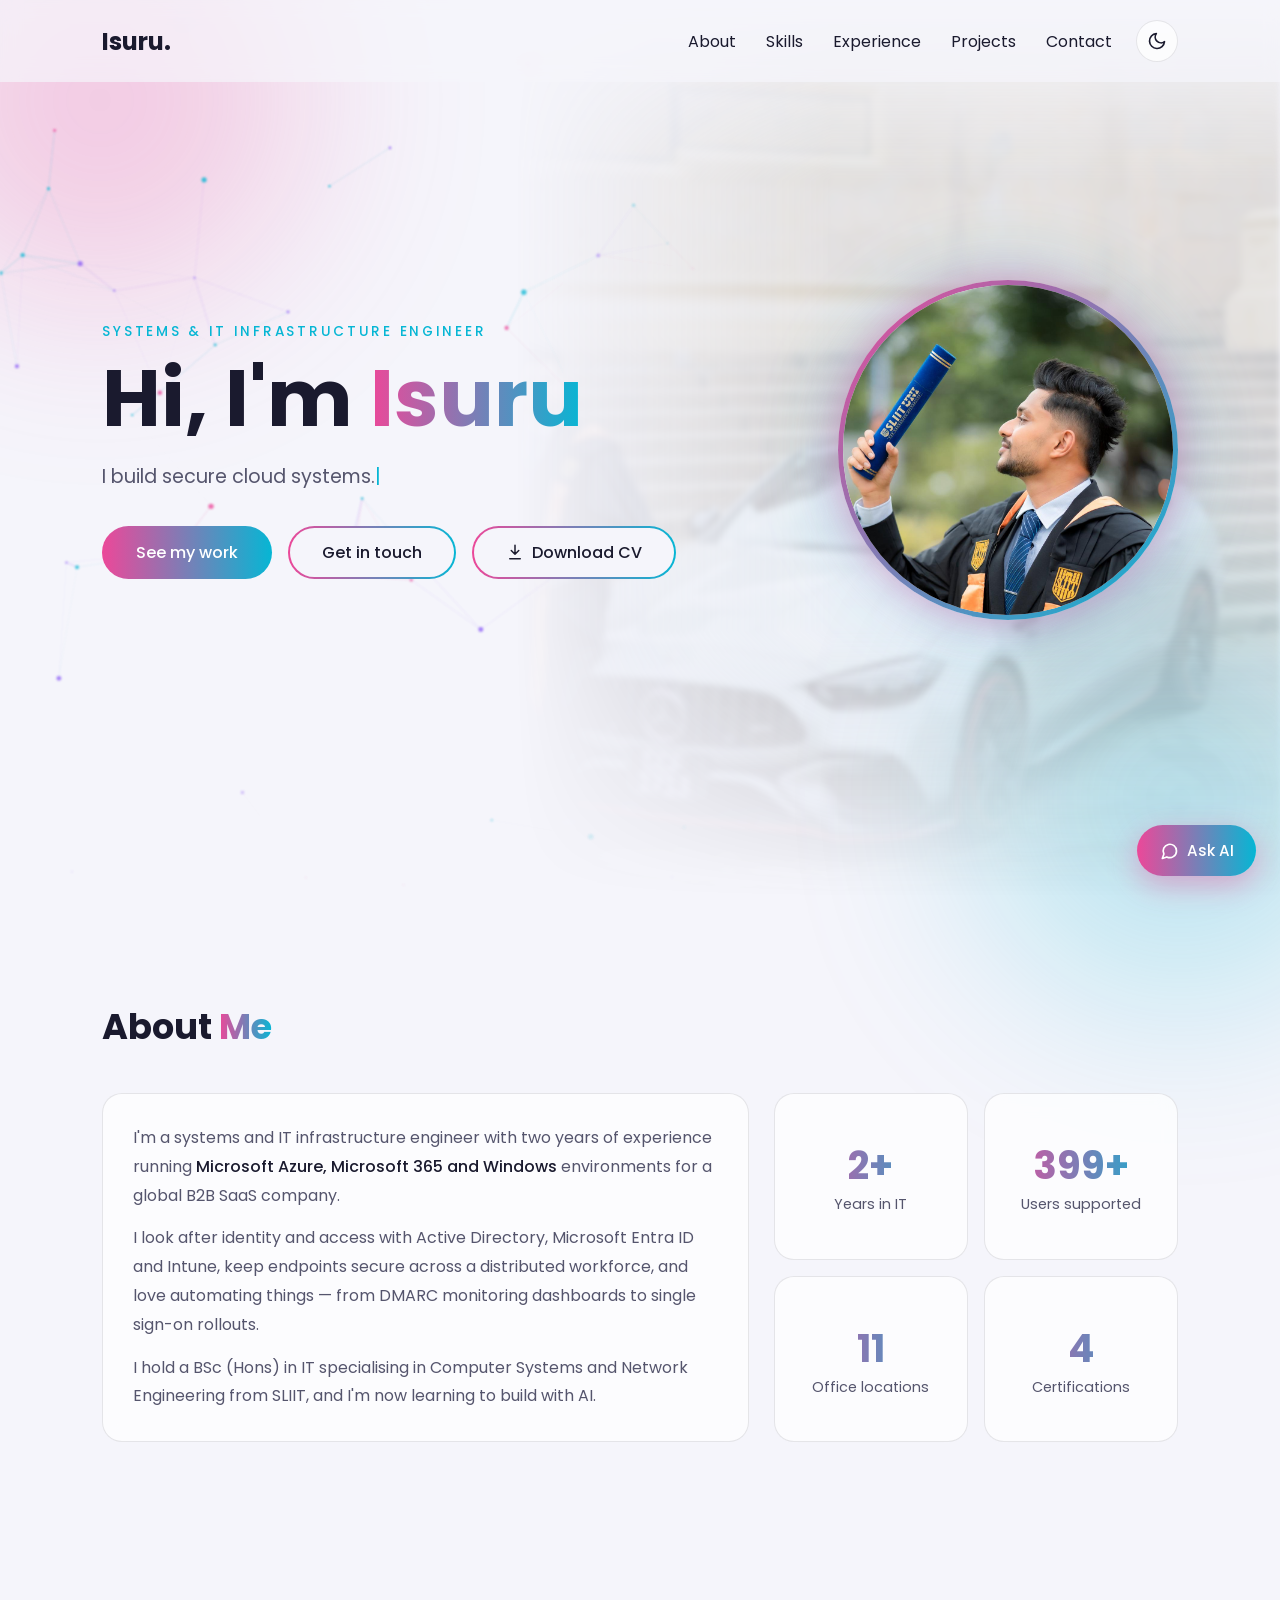
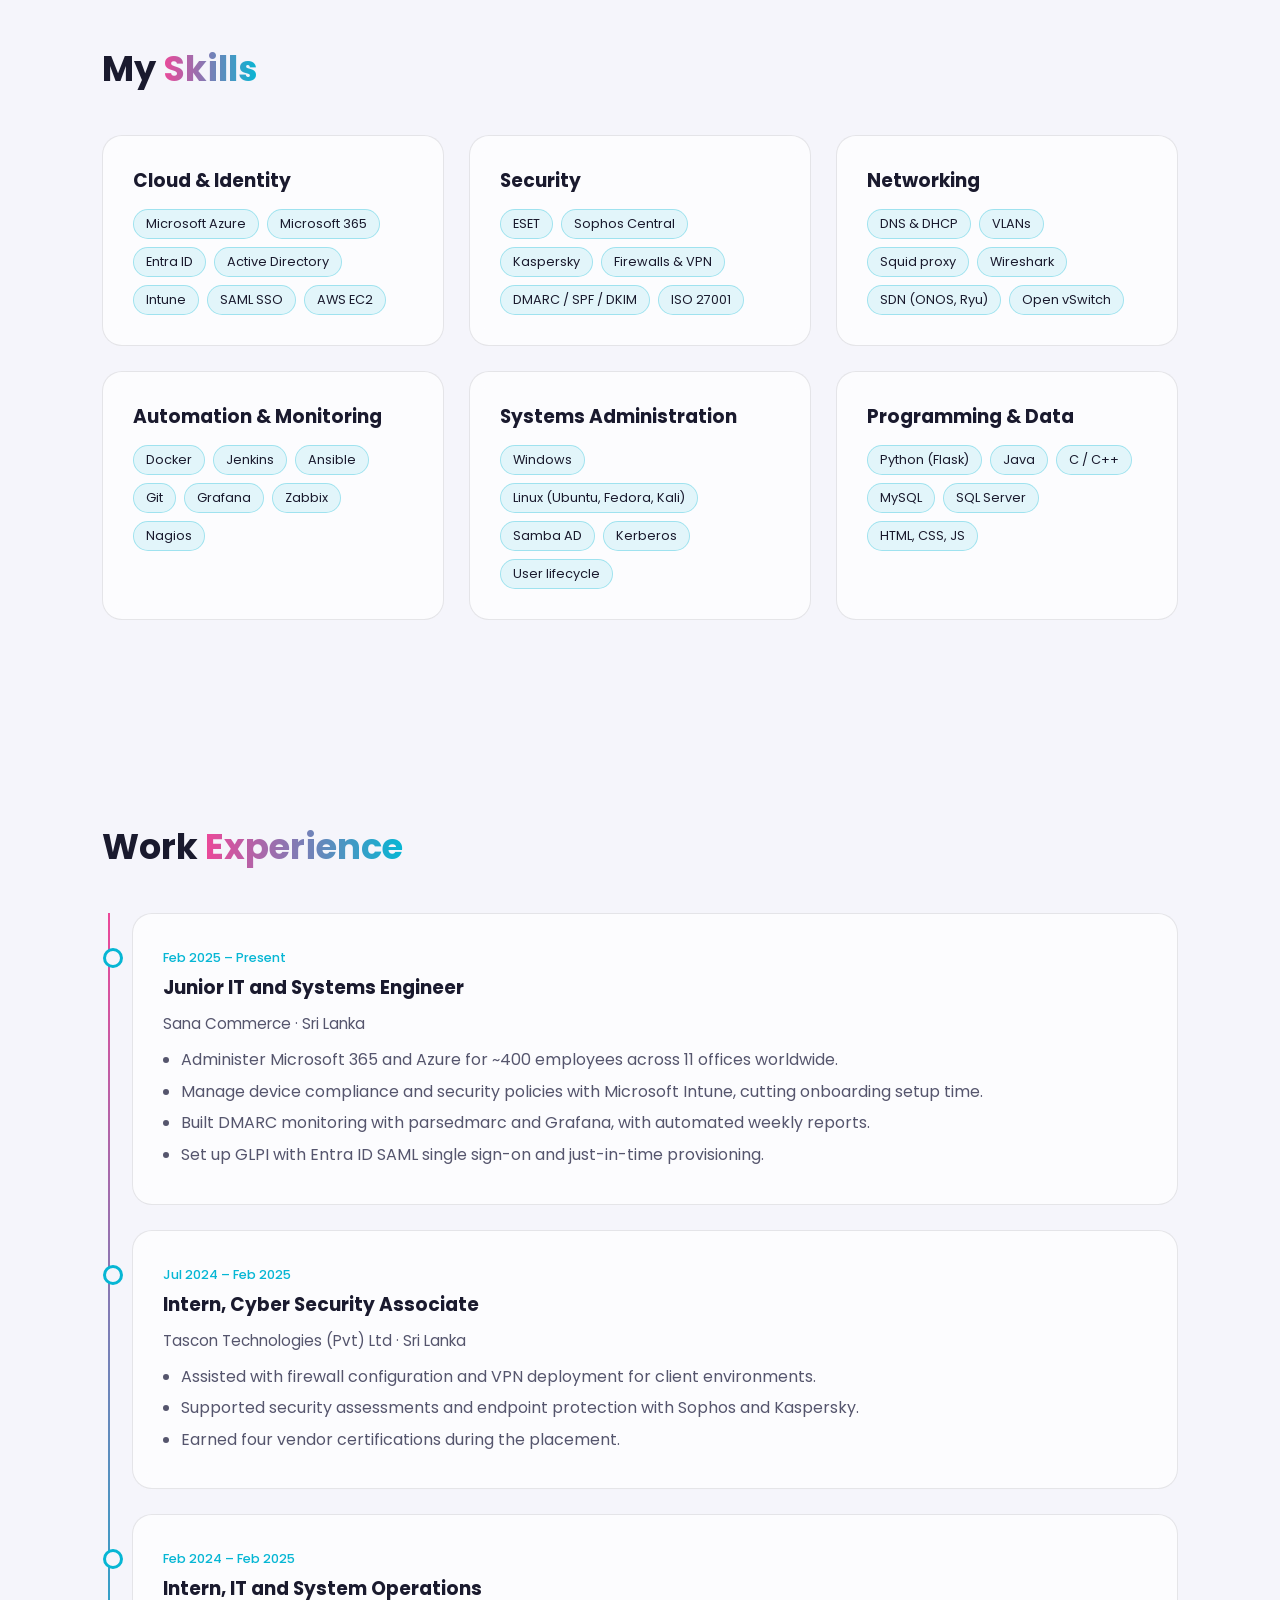
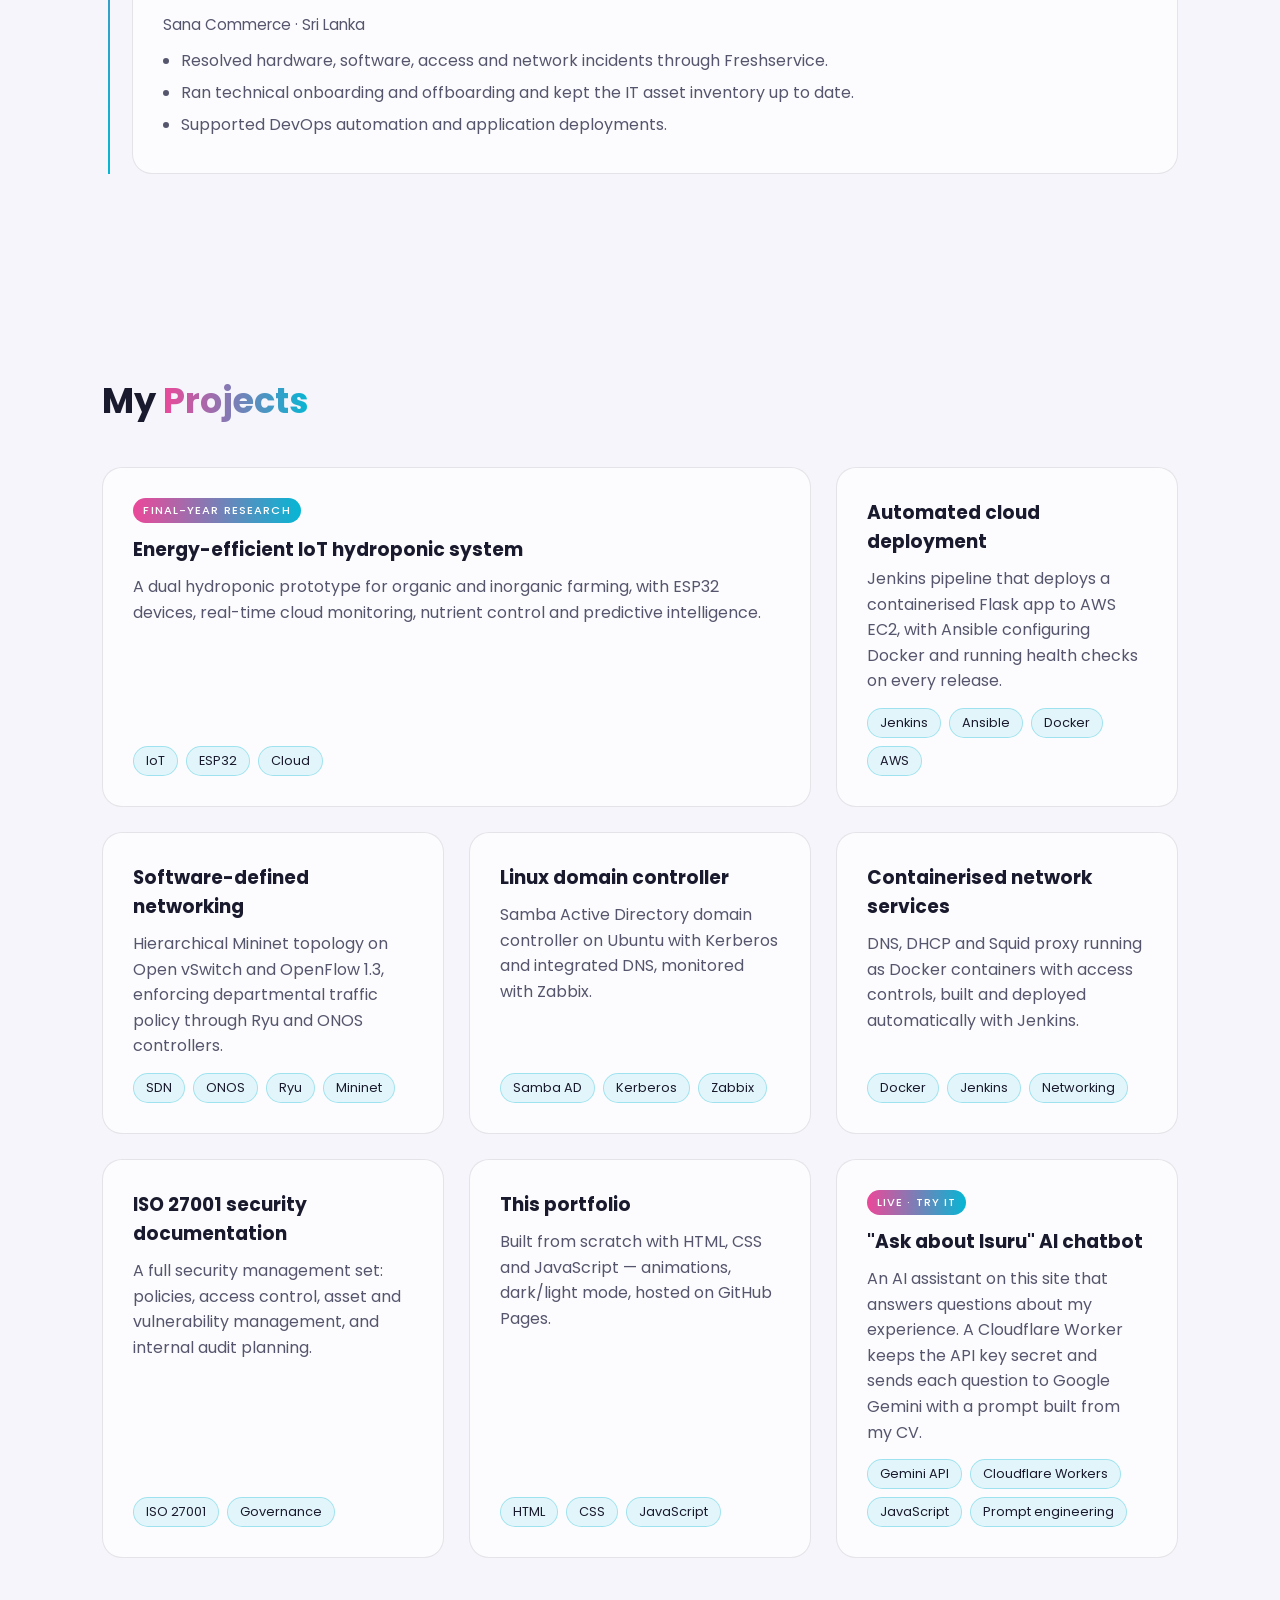
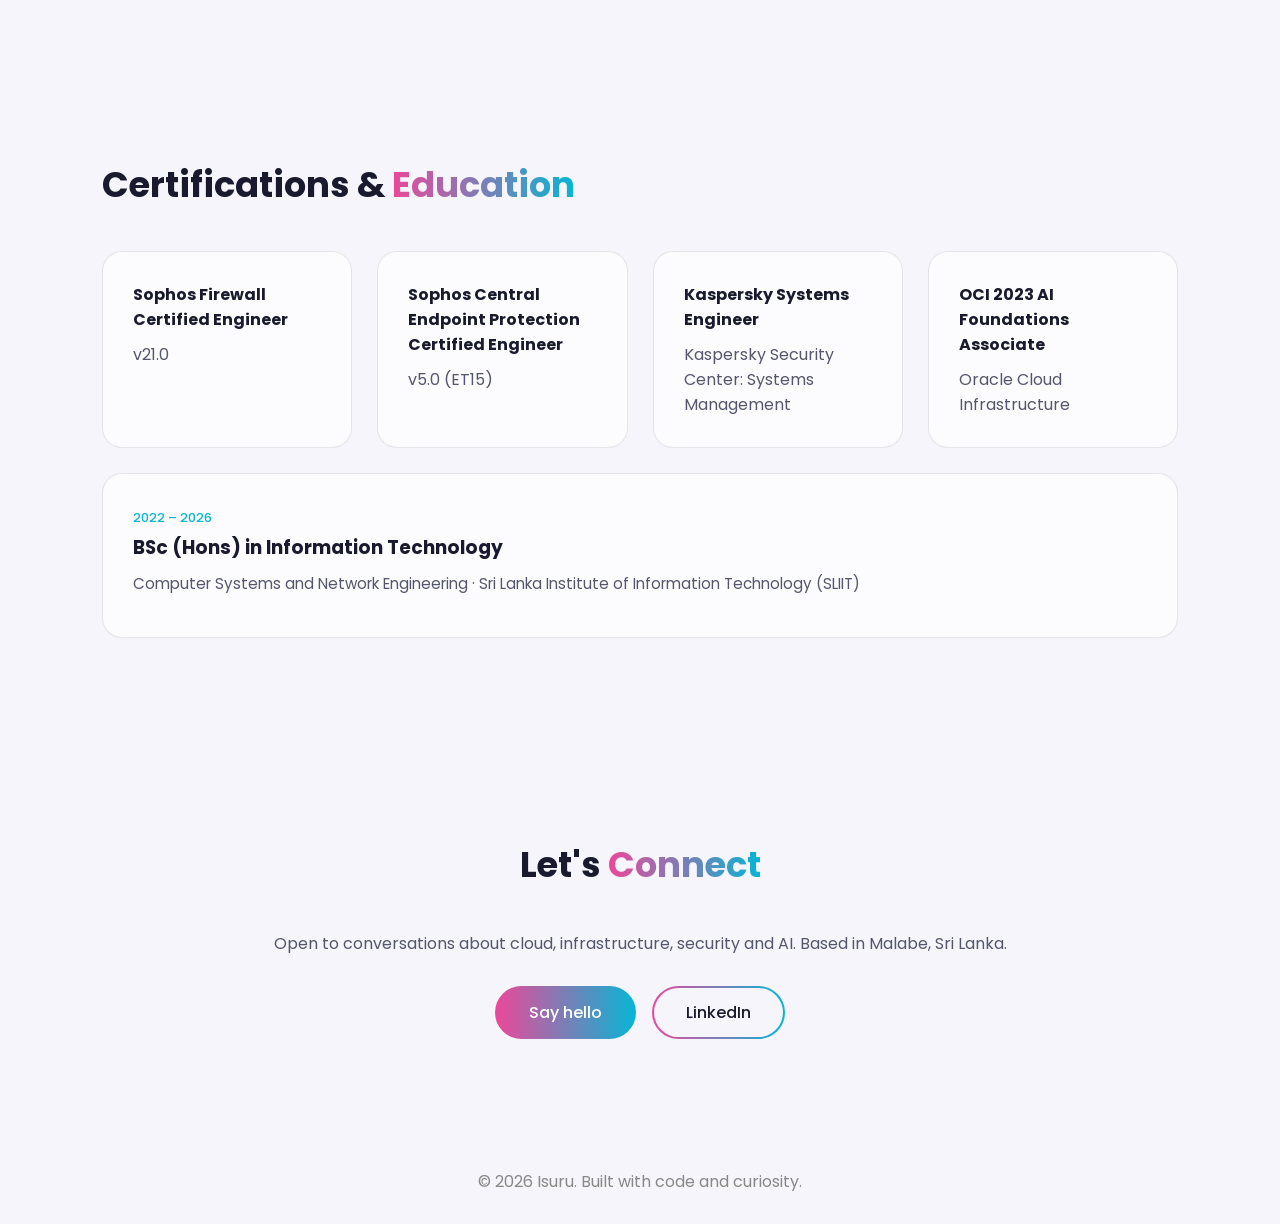
==== commit 8cfadc64: "Keep particle nodes on the left side of the hero" ====
--- a/index.html
+++ b/index.html
@@ -307,6 +307,7 @@
     </div>
 
     <script src="script.js"></script>
+    <script src="particles.js"></script>
     <script src="chat.js"></script>
 </body>
 
--- a/style.css
+++ b/style.css
@@ -663,3 +663,30 @@
 @media (max-width: 768px) {
     .back-to-top { left: 16px; bottom: 16px; width: 44px; height: 44px; }
 }
+
+/* ---------- Particle network canvas (created by particles.js) ---------- */
+.hero { position: relative; isolation: isolate; }
+.particles {
+    position: absolute; inset: 0;
+    width: 100%; height: 100%;
+    z-index: -1;                 /* behind the hero text, in front of the background photo */
+    pointer-events: none;        /* clicks go through to the buttons */
+    filter: blur(1.2px);         /* soft, slightly out-of-focus nodes - raise for more blur */
+    opacity: 0.85;
+    /* fade out at the bottom so it blends into the next section */
+    -webkit-mask-image: linear-gradient(to bottom, #000 75%, transparent 100%);
+    mask-image: linear-gradient(to bottom, #000 75%, transparent 100%);
+}
+/* Desktop: also fade the nodes out towards the middle, so the edge of the left area is soft */
+@media (min-width: 769px) {
+    .particles {
+        -webkit-mask-image:
+            linear-gradient(to right, #000 40%, transparent 56%),
+            linear-gradient(to bottom, #000 75%, transparent 100%);
+        -webkit-mask-composite: source-in;
+        mask-image:
+            linear-gradient(to right, #000 40%, transparent 56%),
+            linear-gradient(to bottom, #000 75%, transparent 100%);
+        mask-composite: intersect;
+    }
+}
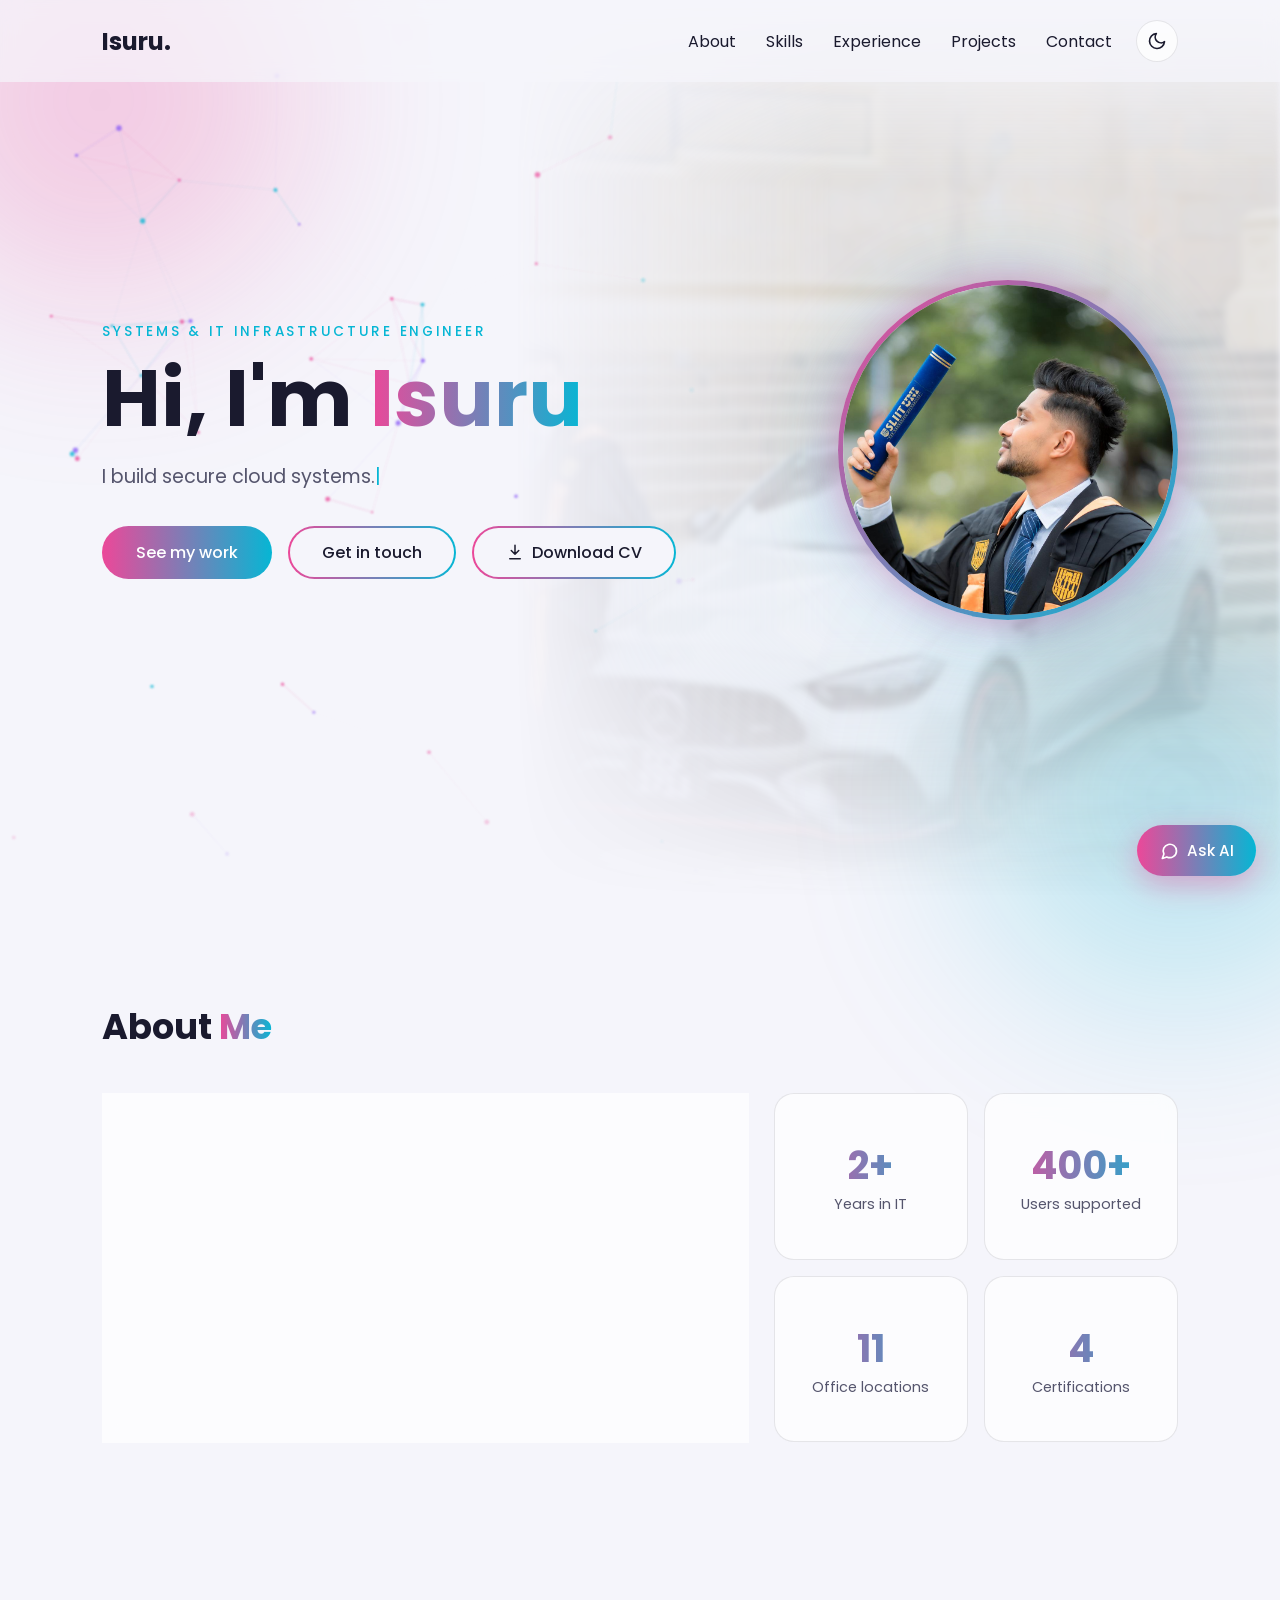
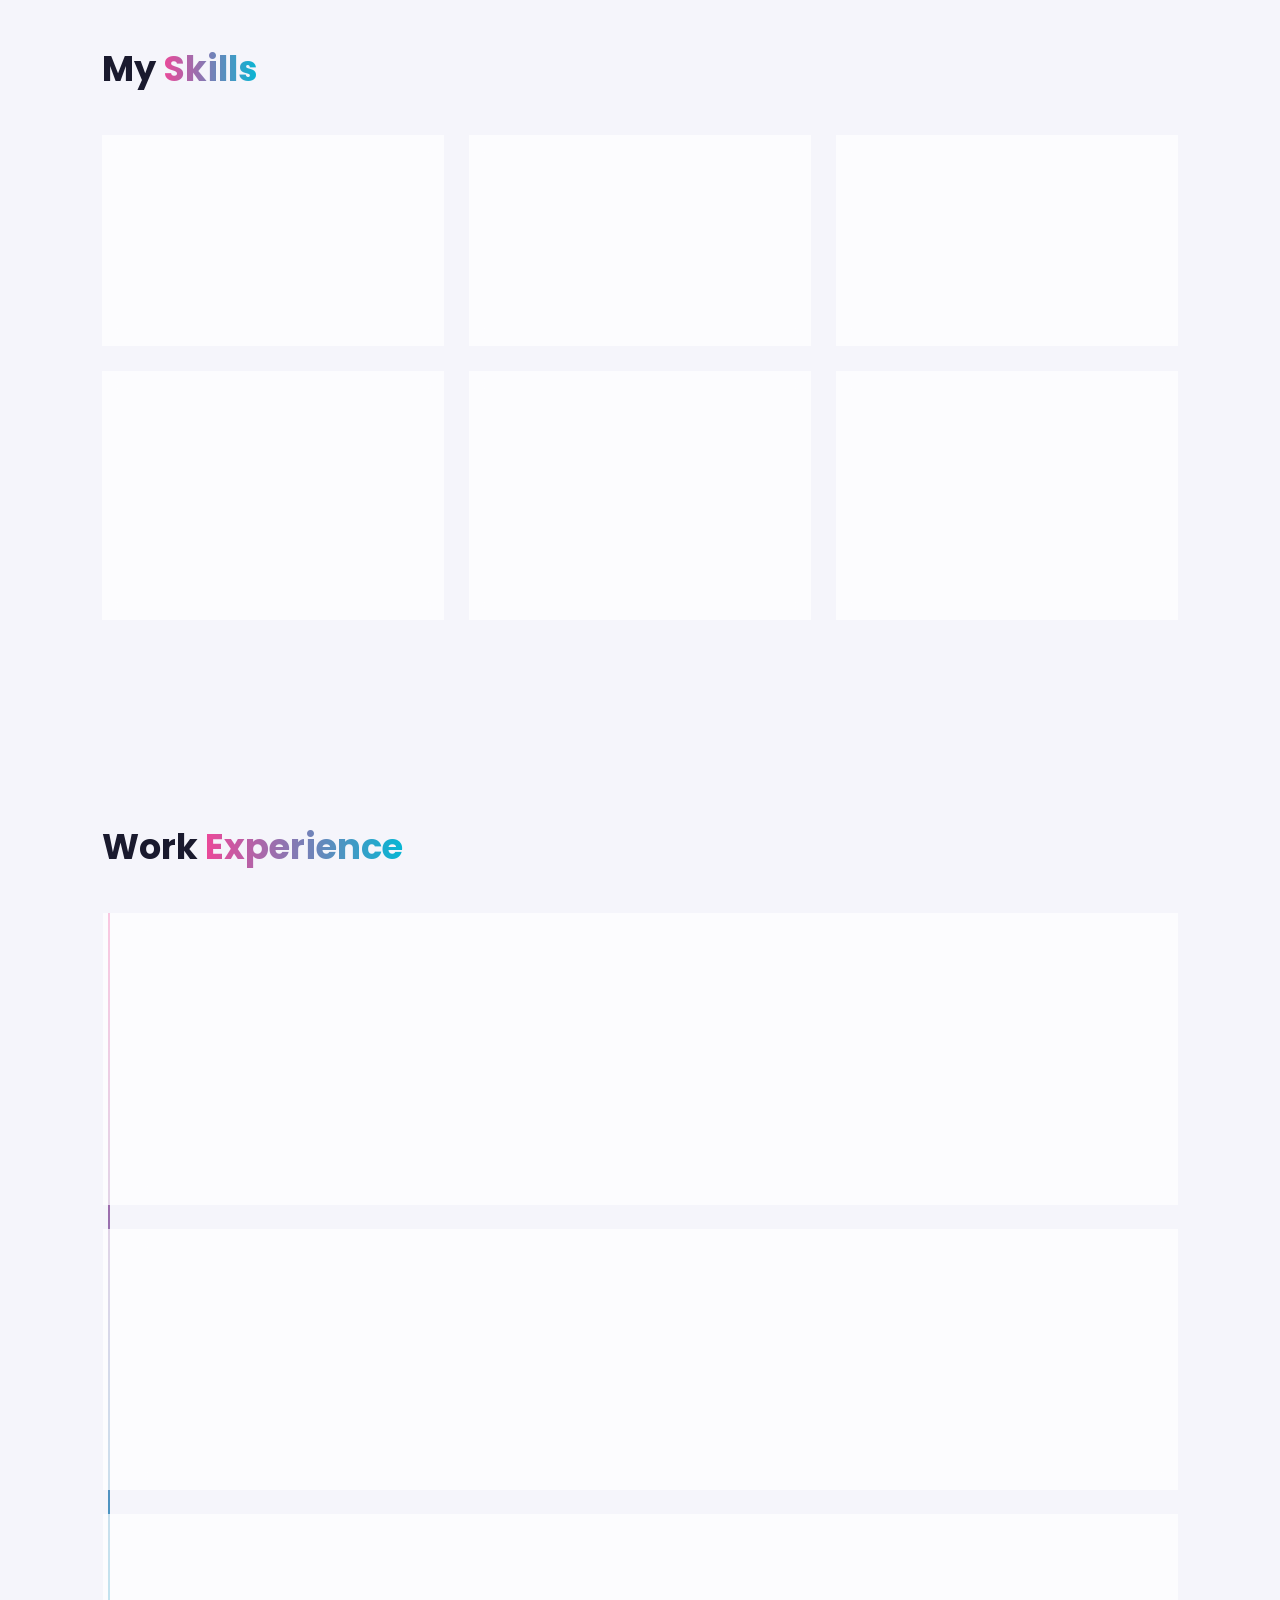
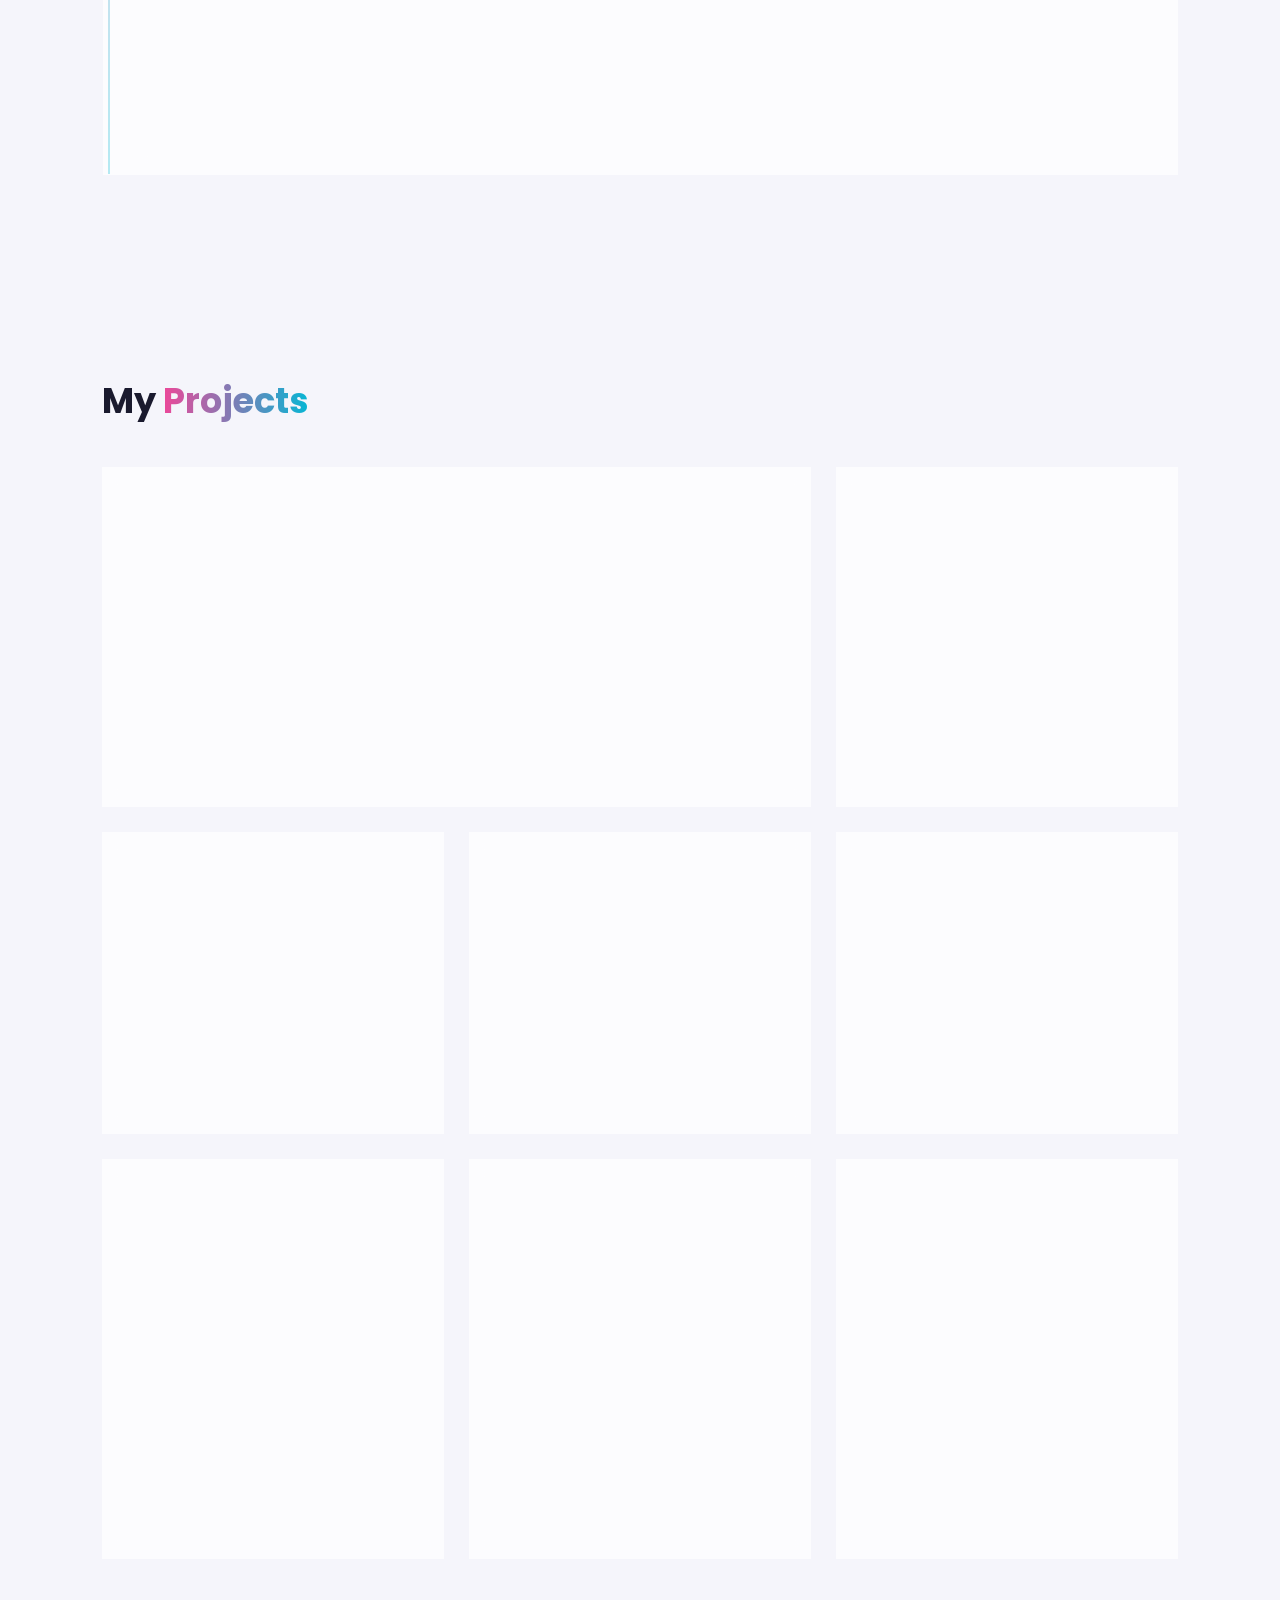
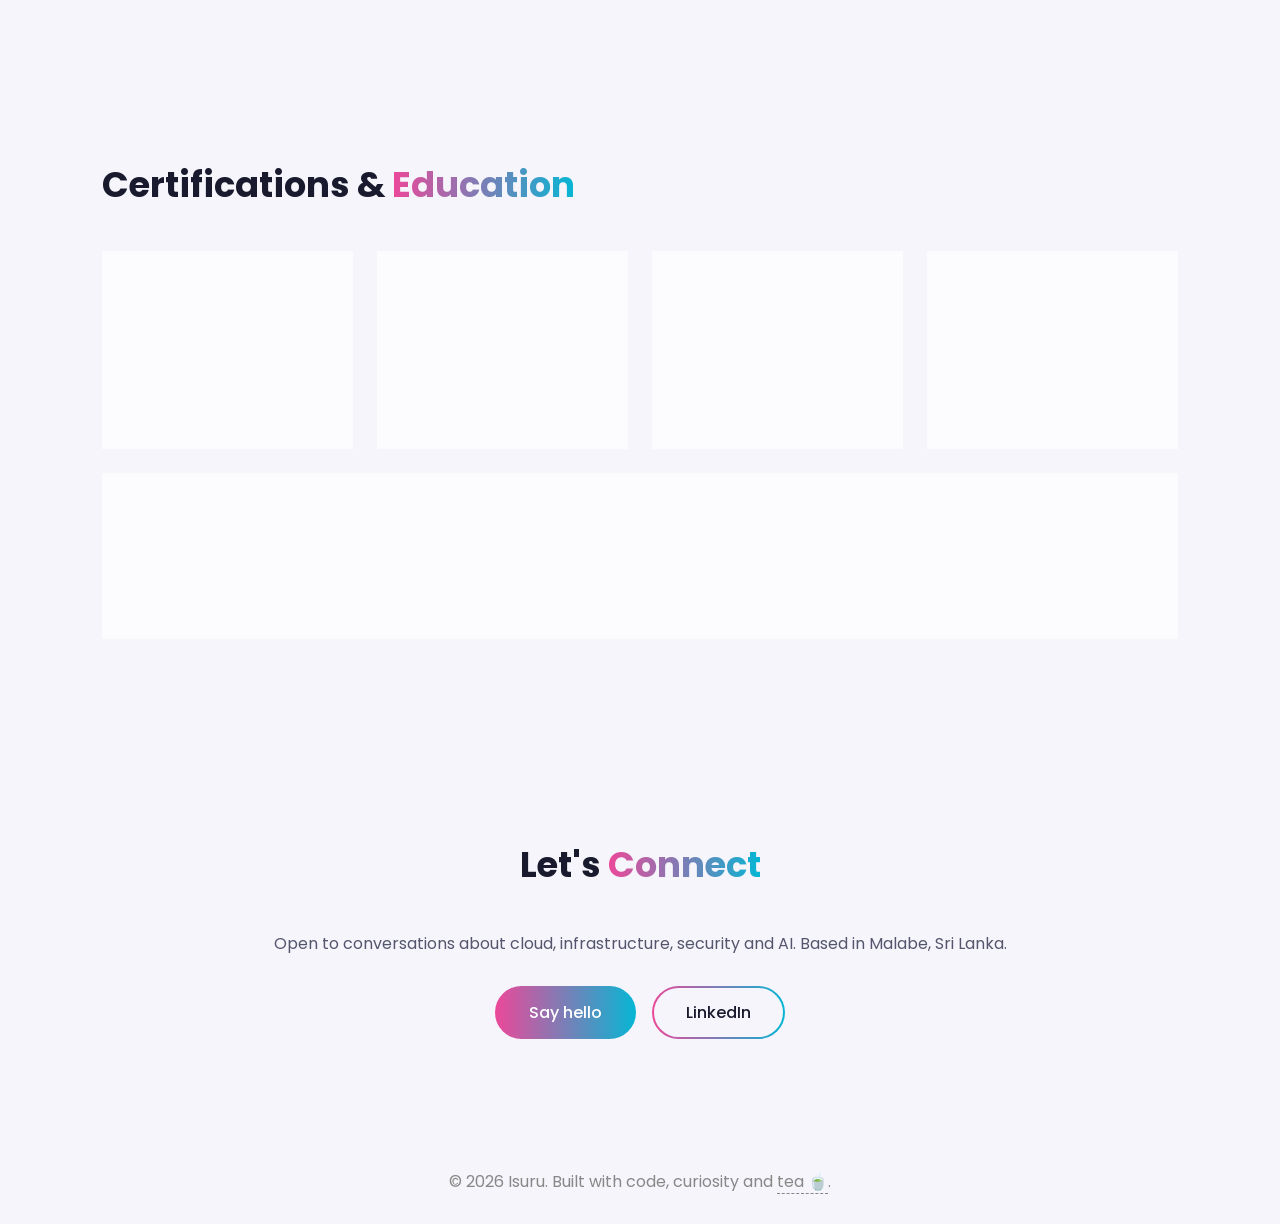
==== commit ae698cc6: "Add AI cartoon images to the trailer" ====
--- a/index.html
+++ b/index.html
@@ -264,7 +264,7 @@
         </div>
     </section>
 
-    <footer>© 2026 Isuru. Built with code and curiosity.</footer>
+    <footer>© 2026 Isuru. Built with code, curiosity and <a href="trailer.html" class="tea-egg" title="Watch the trailer 🎬">tea 🍵</a>.</footer>
     <!-- Back-to-top button (appears after scrolling down - see script.js) -->
     <button class="back-to-top" aria-label="Back to top">
         <svg viewBox="0 0 24 24" fill="none" stroke="currentColor" stroke-width="2.5" stroke-linecap="round" stroke-linejoin="round" aria-hidden="true">
--- a/style.css
+++ b/style.css
@@ -690,3 +690,38 @@
         mask-composite: intersect;
     }
 }
+
+/* ---------- 3D tilt cards (script.js adds the "tilt" class + the --rx/--ry values) ---------- */
+.card.tilt {
+    position: relative;
+    overflow: hidden;
+    /* perspective = how "deep" the 3D looks (smaller number = stronger 3D effect) */
+    transform: perspective(900px) rotateX(var(--rx, 0deg)) rotateY(var(--ry, 0deg));
+}
+.card.tilt:hover {
+    transform: perspective(900px) rotateX(var(--rx, 0deg)) rotateY(var(--ry, 0deg)) translateY(-8px);
+}
+/* Faster transform transition so the tilt follows the mouse closely
+   (same 4-item list as .reveal, so the scroll-in delays still line up) */
+.card.tilt.reveal {
+    transition: opacity 0.8s ease, translate 0.8s ease, transform 0.15s ease-out, border-color 0.3s;
+}
+
+/* Shine that follows the mouse */
+.card.tilt::after {
+    content: '';
+    position: absolute; inset: 0;
+    border-radius: inherit;
+    background: radial-gradient(circle at var(--mx, 50%) var(--my, 50%), rgba(255, 255, 255, 0.12), transparent 55%);
+    opacity: 0;
+    transition: opacity 0.3s;
+    pointer-events: none;
+}
+.card.tilt:hover::after { opacity: 1; }
+[data-theme="light"] .card.tilt::after {
+    background: radial-gradient(circle at var(--mx, 50%) var(--my, 50%), rgba(6, 182, 212, 0.12), transparent 55%);
+}
+
+/* ---------- Footer easter egg: link to the movie trailer ---------- */
+.tea-egg { color: inherit; text-decoration: none; border-bottom: 1px dashed currentColor; transition: color 0.3s; }
+.tea-egg:hover { color: #ec4899; }
